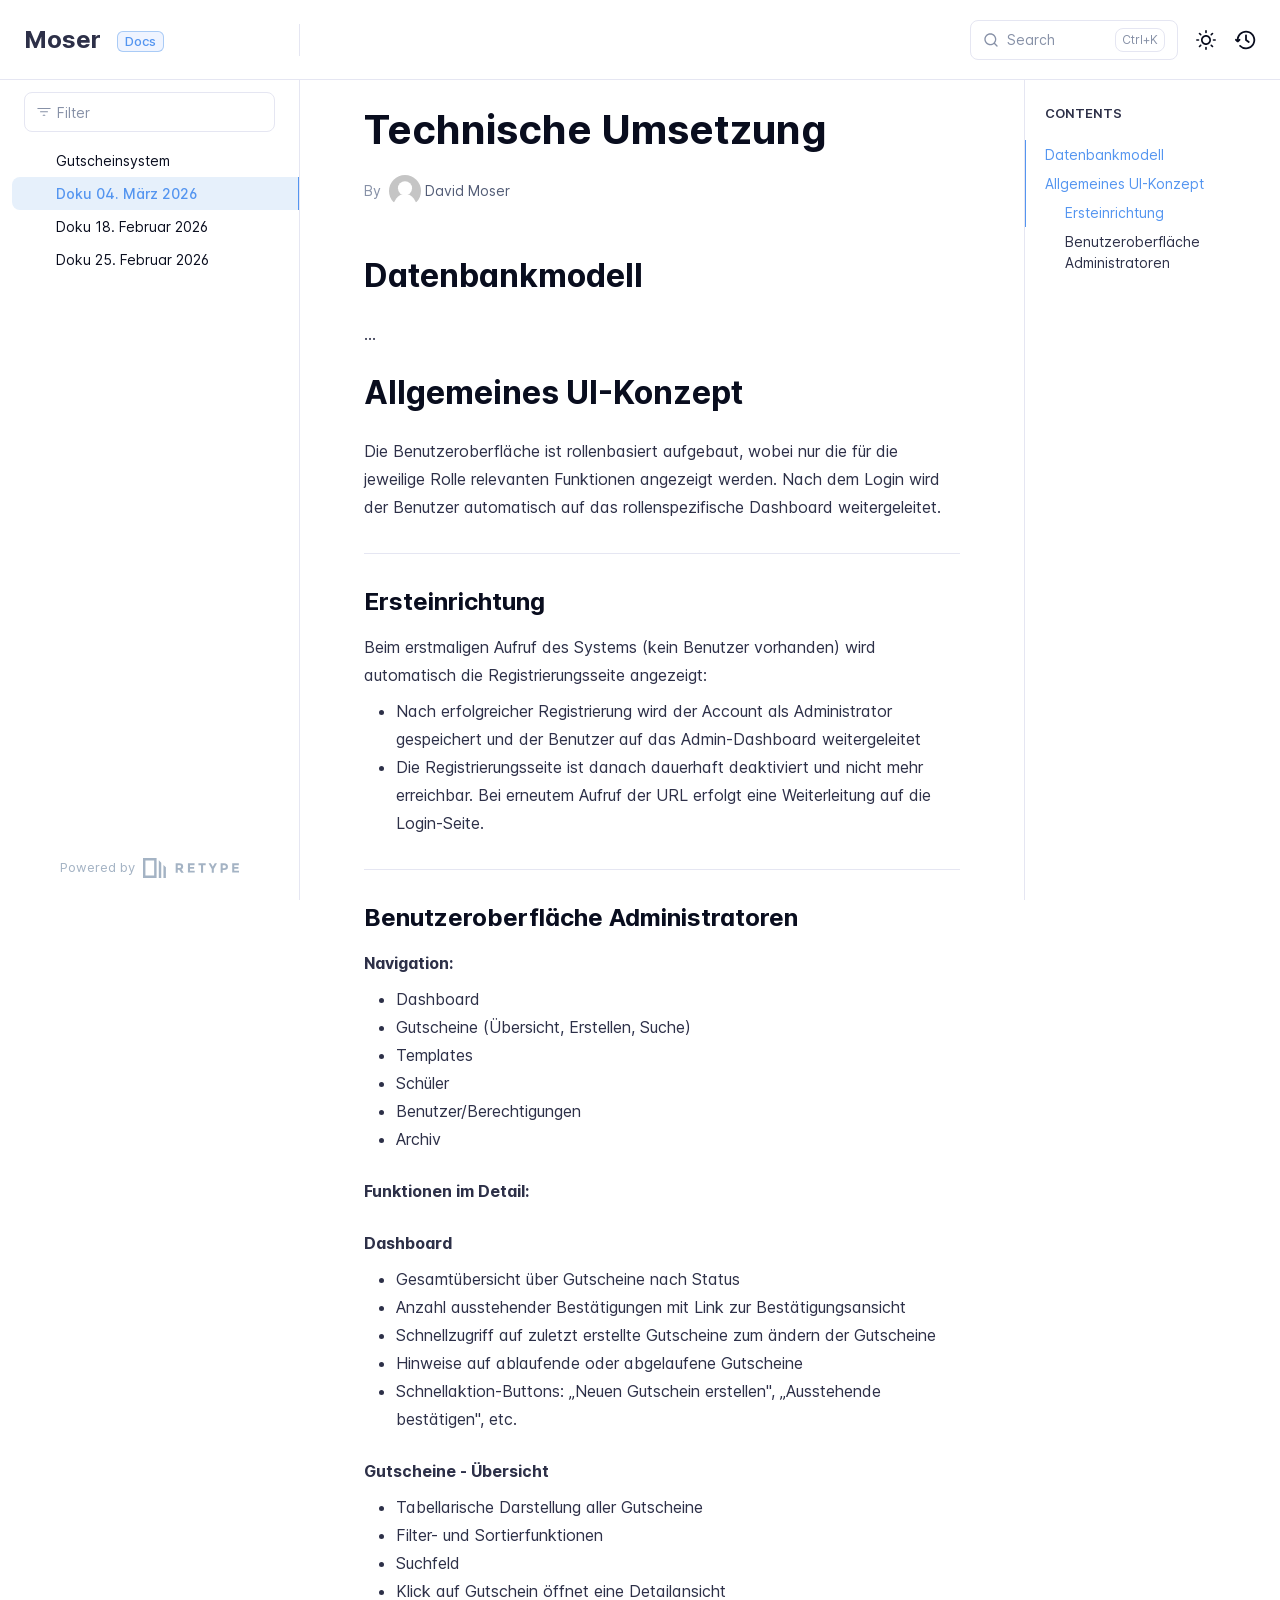
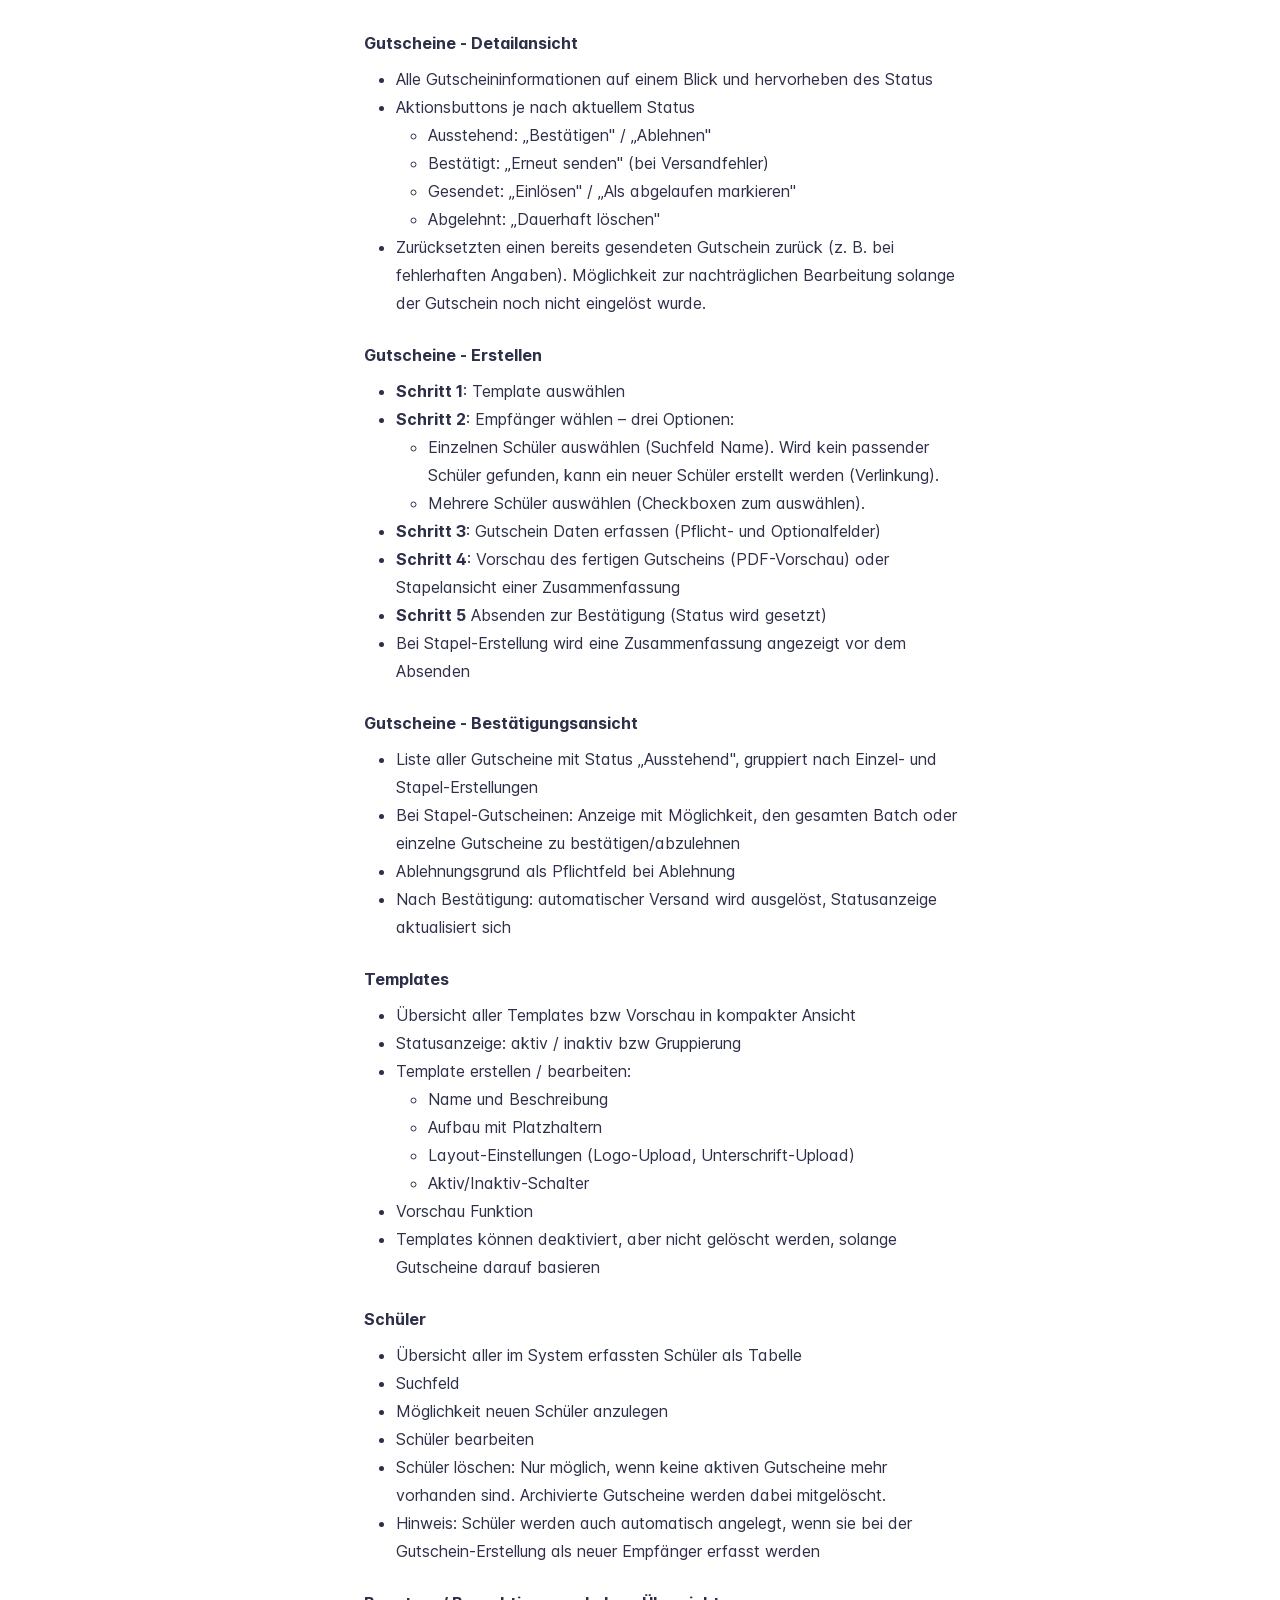
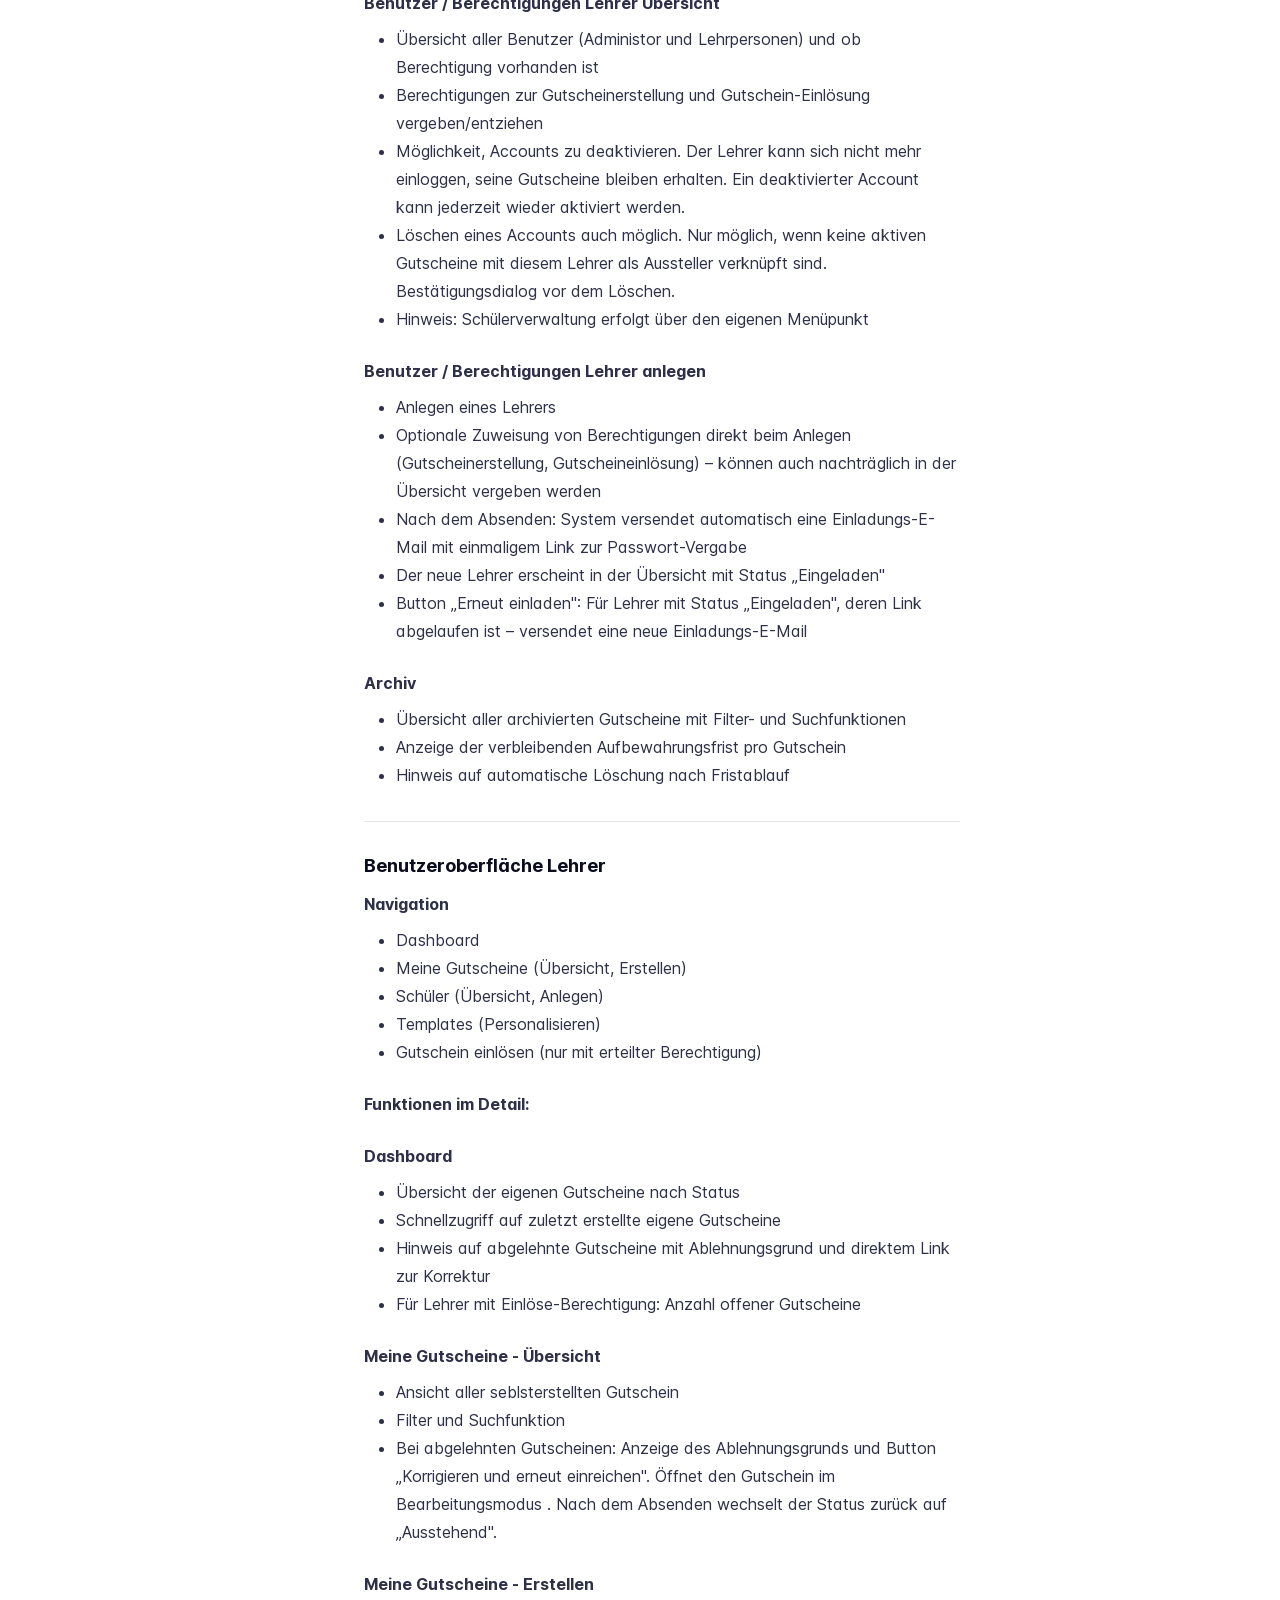
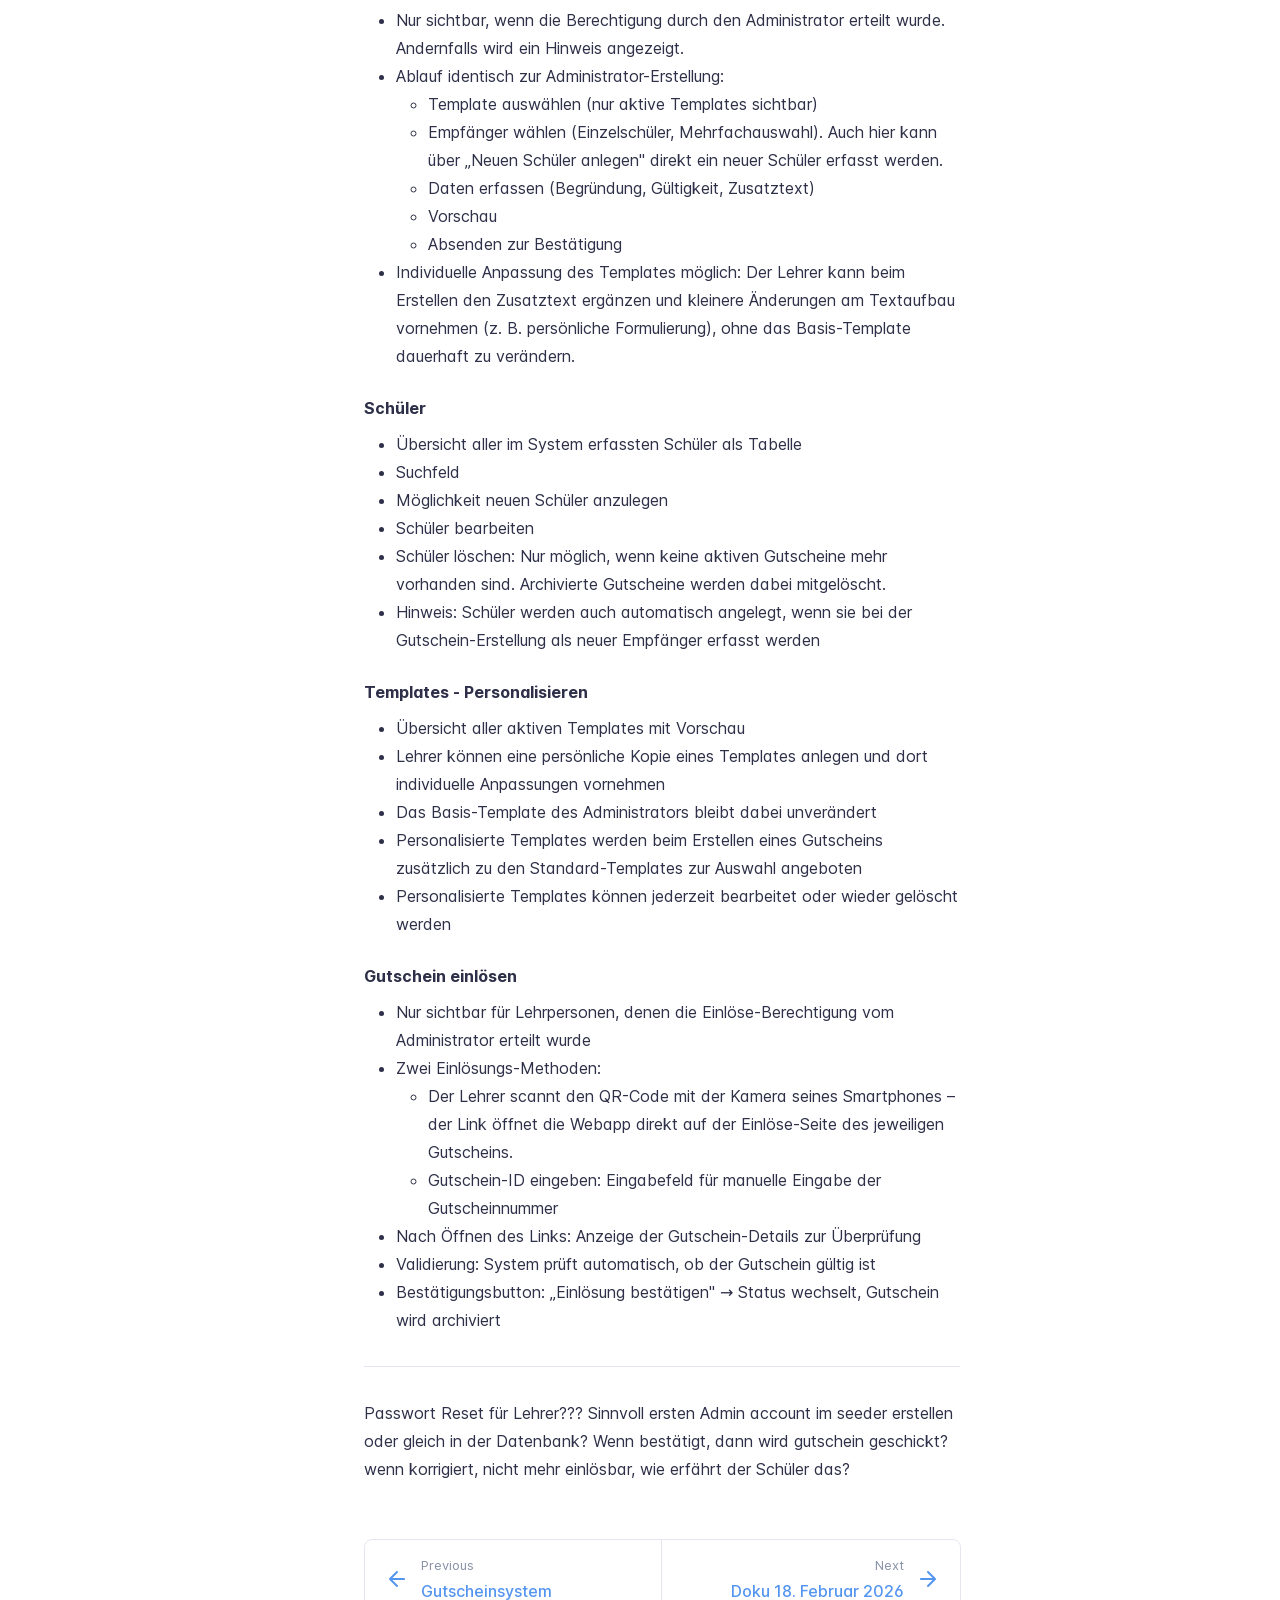
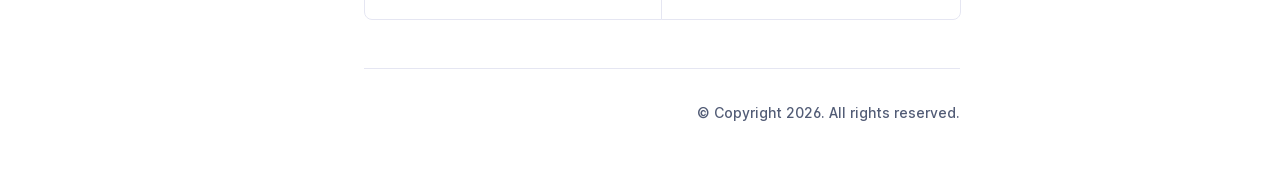
==== 2026-04-03/index.html @ d01f5009 "Refreshes Retype-generated documentation. Process triggered by damoser1." ====
<!DOCTYPE html>
<html lang="en" class="h-full">
<head>
    <meta charset="UTF-8">
    <meta name="viewport" content="width=device-width,initial-scale=1">
    <meta name="color-scheme" content="light dark">
    <meta name="turbo-cache-control" content="no-cache" data-turbo-track="reload" data-track-token="4.1.0.825937751761">

    <!-- See retype.com -->
    <meta name="generator" content="Retype 4.1.0">

    <!-- Primary Meta Tags -->
    <title>Technische Umsetzung</title>
    <meta name="title" content="Technische Umsetzung">
    <meta name="description" content="...">

    <!-- Canonical -->
    <link rel="canonical" href="/2026-04-03/">

    <!-- Open Graph -->
    <meta property="og:type" content="website">
    <meta property="og:url" content="/2026-04-03/">
    <meta property="og:title" content="Technische Umsetzung">
    <meta property="og:description" content="...">
    <meta property="og:site_name" content="Moser">
    <meta property="og:locale" content="en_US">

    <script data-cfasync="false">(function(){var cl=document.documentElement.classList,ls=localStorage.getItem("retype_scheme"),hd=cl.contains("dark"),hl=cl.contains("light"),wm=window.matchMedia&&window.matchMedia("(prefers-color-scheme: dark)").matches;if(ls==="dark"||(!ls&&wm&&!hd&&!hl)){cl.remove("light");cl.add("dark")}else if(ls==="light"||(!ls&&!wm&&!hd&&!hl)){cl.remove("dark");cl.add("light")}})();</script>

    <link href="../resources/css/retype.css?v=4.1.0.825937751761" rel="stylesheet">

    <script data-cfasync="false" src="../resources/js/config.js?v=4.1.0.825937751761" data-turbo-eval="false" defer></script>
    <script data-cfasync="false" src="../resources/js/retype.js?v=4.1.0" data-turbo-eval="false" defer></script>
    <script id="lunr-js" data-cfasync="false" src="../resources/js/lunr.js?v=4.1.0.825937751761" data-turbo-eval="false" defer></script>
</head>
<body>
    <div id="retype-app" class="relative text-base antialiased text-base-text bg-base-bg font-body">
    <div class="absolute bottom-0 left-0" style="top: 5rem; right: 50%"></div>

    <header id="retype-header" class="sticky top-0 z-30 flex w-full h-16 bg-header-bg border-b border-header-border md:h-20">
        <div class="container relative flex items-center justify-between pr-6 grow md:justify-start">
            <!-- Mobile menu button skeleton -->
            <button v-cloak class="skeleton retype-mobile-menu-button flex items-center justify-center shrink-0 overflow-hidden dark:text-white focus:outline-hidden rounded-full w-10 h-10 ml-3.5 md:hidden"><svg xmlns="http://www.w3.org/2000/svg" class="mb-px shrink-0" width="24" height="24" viewBox="0 0 24 24" role="presentation" style="margin-bottom: 0px;"><g fill="currentColor"><path d="M2 4h20v2H2zM2 11h20v2H2zM2 18h20v2H2z"></path></g></svg></button>
            <div v-cloak id="retype-sidebar-left-toggle-button"></div>
    
            <!-- Logo -->
            <div class="flex items-center justify-between h-full py-2 md:w-75">
                <div class="flex items-center px-2 md:px-6">
                    <a id="retype-branding-logo" href="../" class="flex items-center leading-snug text-2xl">
                        <span class="dark:text-white font-bold line-clamp-1 md:line-clamp-2">Moser</span>
                    </a><span id="retype-branding-label" class="inline-flex mt-1 px-2 py-1 ml-4 text-xs font-medium leading-none items-center rounded-md bg-branding-label-bg text-branding-label-text ring-1 ring-branding-label-border ring-inset md:inline-block">Docs</span>
                </div>
    
                <span class="hidden h-8 border-r md:inline-block border-base-border"></span>
            </div>
    
            <div class="flex justify-between md:grow">
                <!-- Top Nav -->
                <nav id="retype-header-nav" class="hidden md:flex">
                    <ul class="flex flex-col mb-4 md:pl-16 md:mb-0 md:flex-row md:items-center">
                        
                    </ul>
                </nav>
    
                <div v-cloak class="flex justify-end grow">
                    <div id="retype-mobile-search-button"></div>
                    <doc-search-desktop></doc-search-desktop>
    
                    <doc-theme-switch class="lg:ml-2"></doc-theme-switch>
                    <doc-history></doc-history>
                </div>
            </div>
        </div>
    </header>


    <div id="retype-container" class="container relative flex bg-white">
        <!-- Sidebar Skeleton -->
        <div v-cloak class="fixed flex flex-col shrink-0 duration-300 ease-in-out bg-sidebar-left-bg border-sidebar-left-border sidebar top-20 w-75 border-r h-screen md:sticky transition-transform skeleton">
        
            <div class="flex items-center h-16 px-6">
                <input id="retype-filter-input-mock" class="w-full h-10 pl-8 px-3 py-2 transition-colors duration-200 ease-linear bg-filter-bg border border-filter-border rounded-lg shadow-none md:text-sm hover:border-filter-border-hover focus:outline-hidden focus:border-filter-border-focus placeholder-filter-placeholder" type="text">
            </div>
        
            <div class="pl-6 mt-1 mb-4">
                <div class="w-32 h-3 mb-4 bg-skeleton-bg rounded-full loading"></div>
                <div class="w-48 h-3 mb-4 bg-skeleton-bg rounded-full loading"></div>
                <div class="w-40 h-3 mb-4 bg-skeleton-bg rounded-full loading"></div>
                <div class="w-32 h-3 mb-4 bg-skeleton-bg rounded-full loading"></div>
                <div class="w-48 h-3 mb-4 bg-skeleton-bg rounded-full loading"></div>
                <div class="w-40 h-3 mb-4 bg-skeleton-bg rounded-full loading"></div>
            </div>
        
            <div class="shrink-0 mt-auto bg-transparent dark:border-base-border">
                <a class="flex items-center justify-center flex-nowrap h-16 text-gray-350 dark:text-dark-400 hover:text-gray-600 dark:hover:text-dark-300 transition-colors duration-150 ease-in docs-powered-by" target="_blank" href="https://retype.com/" rel="noopener">
                    <span class="text-xs whitespace-nowrap">Powered by</span>
                    <svg xmlns="http://www.w3.org/2000/svg" class="ml-2" fill="currentColor" width="96" height="20" overflow="visible"><path d="M0 0v20h13.59V0H0zm11.15 17.54H2.44V2.46h8.71v15.08zM15.8 20h2.44V4.67L15.8 2.22zM20.45 6.89V20h2.44V9.34z"/><g><path d="M40.16 8.44c0 1.49-.59 2.45-1.75 2.88l2.34 3.32h-2.53l-2.04-2.96h-1.43v2.96h-2.06V5.36h3.5c1.43 0 2.46.24 3.07.73s.9 1.27.9 2.35zm-2.48 1.1c.26-.23.38-.59.38-1.09 0-.5-.13-.84-.4-1.03s-.73-.28-1.39-.28h-1.54v2.75h1.5c.72 0 1.2-.12 1.45-.35zM51.56 5.36V7.2h-4.59v1.91h4.13v1.76h-4.13v1.92h4.74v1.83h-6.79V5.36h6.64zM60.09 7.15v7.48h-2.06V7.15h-2.61V5.36h7.28v1.79h-2.61zM70.81 14.64h-2.06v-3.66l-3.19-5.61h2.23l1.99 3.45 1.99-3.45H74l-3.19 5.61v3.66zM83.99 6.19c.65.55.97 1.4.97 2.55s-.33 1.98-1 2.51-1.68.8-3.04.8h-1.23v2.59h-2.06V5.36h3.26c1.42 0 2.45.28 3.1.83zm-1.51 3.65c.25-.28.37-.69.37-1.22s-.16-.92-.48-1.14c-.32-.23-.82-.34-1.5-.34H79.7v3.12h1.38c.68 0 1.15-.14 1.4-.42zM95.85 5.36V7.2h-4.59v1.91h4.13v1.76h-4.13v1.92H96v1.83h-6.79V5.36h6.64z"/></g></svg>
                </a>
            </div>
        </div>
        
        <!-- Sidebar component -->
        <doc-sidebar v-cloak>
            <template #sidebar-footer>
                <div class="shrink-0 mt-auto border-t md:bg-transparent md:border-none dark:border-base-border">
        
                    <a class="flex items-center justify-center flex-nowrap h-16 text-gray-350 dark:text-dark-400 hover:text-gray-600 dark:hover:text-dark-300 transition-colors duration-150 ease-in docs-powered-by" target="_blank" href="https://retype.com/" rel="noopener">
                        <span class="text-xs whitespace-nowrap">Powered by</span>
                        <svg xmlns="http://www.w3.org/2000/svg" class="ml-2" fill="currentColor" width="96" height="20" overflow="visible"><path d="M0 0v20h13.59V0H0zm11.15 17.54H2.44V2.46h8.71v15.08zM15.8 20h2.44V4.67L15.8 2.22zM20.45 6.89V20h2.44V9.34z"/><g><path d="M40.16 8.44c0 1.49-.59 2.45-1.75 2.88l2.34 3.32h-2.53l-2.04-2.96h-1.43v2.96h-2.06V5.36h3.5c1.43 0 2.46.24 3.07.73s.9 1.27.9 2.35zm-2.48 1.1c.26-.23.38-.59.38-1.09 0-.5-.13-.84-.4-1.03s-.73-.28-1.39-.28h-1.54v2.75h1.5c.72 0 1.2-.12 1.45-.35zM51.56 5.36V7.2h-4.59v1.91h4.13v1.76h-4.13v1.92h4.74v1.83h-6.79V5.36h6.64zM60.09 7.15v7.48h-2.06V7.15h-2.61V5.36h7.28v1.79h-2.61zM70.81 14.64h-2.06v-3.66l-3.19-5.61h2.23l1.99 3.45 1.99-3.45H74l-3.19 5.61v3.66zM83.99 6.19c.65.55.97 1.4.97 2.55s-.33 1.98-1 2.51-1.68.8-3.04.8h-1.23v2.59h-2.06V5.36h3.26c1.42 0 2.45.28 3.1.83zm-1.51 3.65c.25-.28.37-.69.37-1.22s-.16-.92-.48-1.14c-.32-.23-.82-.34-1.5-.34H79.7v3.12h1.38c.68 0 1.15-.14 1.4-.42zM95.85 5.36V7.2h-4.59v1.91h4.13v1.76h-4.13v1.92H96v1.83h-6.79V5.36h6.64z"/></g></svg>
                    </a>
                </div>
            </template>
        </doc-sidebar>

        <div class="grow min-w-0 bg-body-bg">
            <!-- Render "toolbar" template here on api pages --><!-- Render page content -->
<div class="flex">
    <div id="retype-main" class="min-w-0 p-4 grow md:px-16">
        <main class="relative pb-12 lg:pt-2">
            <div class="retype-markdown" id="retype-content">
                <!-- Rendered if sidebar right is enabled -->
                <div id="retype-sidebar-right-toggle"></div>
                <!-- Page content  -->
<doc-anchor-target id="technische-umsetzung" class="break-words">
    <h1>
        <doc-anchor-trigger class="header-anchor-trigger" to="#technische-umsetzung">#</doc-anchor-trigger>
        <span>Technische Umsetzung</span>
    </h1>
</doc-anchor-target>
<div class="-mt-3 mb-12 flex flex-wrap text-sm text-gray-400 dark:text-dark-350 items-center">
    <div class="flex items-center">
        <div>By</div>
        <div class="ml-2 flex items-center">
          <div class="shrink-0 w-8 h-8 overflow-hidden rounded-full">
            <svg width="2rem" height="2rem" xmlns="http://www.w3.org/2000/svg" fill="white"><g><rect width="2rem" height="1.7rem" fill="#c5c5c5"/><circle r="0.44rem" cy="0.83rem" cx="1rem"/><ellipse ry="0.96rem" rx="0.77rem" cy="2.15rem" cx="1rem"/></g></svg>
          </div>
          <div class="ml-1 whitespace-nowrap text-gray-500 dark:text-dark-350">David Moser</div>
        </div>
    </div>
</div>

<doc-anchor-target id="datenbankmodell">
    <h2>
        <doc-anchor-trigger class="header-anchor-trigger" to="#datenbankmodell">#</doc-anchor-trigger>
        <span>Datenbankmodell</span>
    </h2>
</doc-anchor-target>
<p>...</p>
<doc-anchor-target id="allgemeines-ui-konzept">
    <h2>
        <doc-anchor-trigger class="header-anchor-trigger" to="#allgemeines-ui-konzept">#</doc-anchor-trigger>
        <span>Allgemeines UI-Konzept</span>
    </h2>
</doc-anchor-target>
<p>Die Benutzeroberfläche ist rollenbasiert aufgebaut, wobei nur die für die jeweilige Rolle relevanten Funktionen angezeigt werden.
Nach dem Login wird der Benutzer automatisch auf das rollenspezifische Dashboard weitergeleitet.</p>
<hr>
<doc-anchor-target id="ersteinrichtung">
    <h3>
        <doc-anchor-trigger class="header-anchor-trigger" to="#ersteinrichtung">#</doc-anchor-trigger>
        <span>Ersteinrichtung</span>
    </h3>
</doc-anchor-target>
<p>Beim erstmaligen Aufruf des Systems (kein Benutzer vorhanden) wird automatisch die Registrierungsseite angezeigt:</p>
<ul>
<li>Nach erfolgreicher Registrierung wird der Account als Administrator gespeichert und der Benutzer auf das Admin-Dashboard weitergeleitet</li>
<li>Die Registrierungsseite ist danach dauerhaft deaktiviert und nicht mehr erreichbar. Bei erneutem Aufruf der URL erfolgt eine Weiterleitung auf die Login-Seite.</li>
</ul>
<hr>
<doc-anchor-target id="benutzeroberfläche-administratoren">
    <h3>
        <doc-anchor-trigger class="header-anchor-trigger" to="#benutzeroberfläche-administratoren">#</doc-anchor-trigger>
        <span>Benutzeroberfläche Administratoren</span>
    </h3>
</doc-anchor-target>
<p><strong>Navigation:</strong></p>
<ul>
<li>Dashboard</li>
<li>Gutscheine (Übersicht, Erstellen, Suche)</li>
<li>Templates</li>
<li>Schüler</li>
<li>Benutzer/Berechtigungen</li>
<li>Archiv</li>
</ul>
<p><strong>Funktionen im Detail:</strong></p>
<p><strong>Dashboard</strong></p>
<ul>
<li>Gesamtübersicht über Gutscheine nach Status</li>
<li>Anzahl ausstehender Bestätigungen mit Link zur Bestätigungsansicht</li>
<li>Schnellzugriff auf zuletzt erstellte Gutscheine zum ändern der Gutscheine</li>
<li>Hinweise auf ablaufende oder abgelaufene Gutscheine</li>
<li>Schnellaktion-Buttons: „Neuen Gutschein erstellen&quot;, „Ausstehende bestätigen&quot;, etc.</li>
</ul>
<p><strong>Gutscheine - Übersicht</strong></p>
<ul>
<li>Tabellarische Darstellung aller Gutscheine</li>
<li>Filter- und Sortierfunktionen</li>
<li>Suchfeld</li>
<li>Klick auf Gutschein öffnet eine Detailansicht</li>
</ul>
<p><strong>Gutscheine - Detailansicht</strong></p>
<ul>
<li>Alle Gutscheininformationen auf einem Blick und hervorheben des Status</li>
<li>Aktionsbuttons je nach aktuellem Status
<ul>
<li>Ausstehend: „Bestätigen&quot; / „Ablehnen&quot;</li>
<li>Bestätigt: „Erneut senden&quot; (bei Versandfehler)</li>
<li>Gesendet: „Einlösen&quot; / „Als abgelaufen markieren&quot;</li>
<li>Abgelehnt: „Dauerhaft löschen&quot;</li>
</ul>
</li>
<li>Zurücksetzten einen bereits gesendeten Gutschein zurück (z. B. bei fehlerhaften Angaben). Möglichkeit zur nachträglichen Bearbeitung solange der Gutschein noch nicht  eingelöst wurde.</li>
</ul>
<p><strong>Gutscheine - Erstellen</strong></p>
<ul>
<li><strong>Schritt 1</strong>: Template auswählen</li>
<li><strong>Schritt 2</strong>: Empfänger wählen – drei Optionen:
<ul>
<li>Einzelnen Schüler auswählen (Suchfeld Name). Wird kein passender Schüler gefunden, kann ein neuer Schüler erstellt werden (Verlinkung).</li>
<li>Mehrere Schüler auswählen (Checkboxen zum auswählen).</li>
</ul>
</li>
<li><strong>Schritt 3</strong>: Gutschein Daten erfassen (Pflicht- und Optionalfelder)</li>
<li><strong>Schritt 4</strong>: Vorschau des fertigen Gutscheins (PDF-Vorschau) oder Stapelansicht einer Zusammenfassung</li>
<li><strong>Schritt 5</strong> Absenden zur Bestätigung (Status wird gesetzt)</li>
<li>Bei Stapel-Erstellung wird eine Zusammenfassung angezeigt vor dem Absenden</li>
</ul>
<p><strong>Gutscheine - Bestätigungsansicht</strong></p>
<ul>
<li>Liste aller Gutscheine mit Status „Ausstehend&quot;, gruppiert nach Einzel- und Stapel-Erstellungen</li>
<li>Bei Stapel-Gutscheinen: Anzeige mit Möglichkeit, den gesamten Batch oder einzelne Gutscheine zu bestätigen/abzulehnen</li>
<li>Ablehnungsgrund als Pflichtfeld bei Ablehnung</li>
<li>Nach Bestätigung: automatischer Versand wird ausgelöst, Statusanzeige aktualisiert sich</li>
</ul>
<p><strong>Templates</strong></p>
<ul>
<li>Übersicht aller Templates bzw Vorschau in kompakter Ansicht</li>
<li>Statusanzeige: aktiv / inaktiv bzw Gruppierung</li>
<li>Template erstellen / bearbeiten:
<ul>
<li>Name und Beschreibung</li>
<li>Aufbau mit Platzhaltern</li>
<li>Layout-Einstellungen (Logo-Upload, Unterschrift-Upload)</li>
<li>Aktiv/Inaktiv-Schalter</li>
</ul>
</li>
<li>Vorschau Funktion</li>
<li>Templates können deaktiviert, aber nicht gelöscht werden, solange Gutscheine darauf basieren</li>
</ul>
<p><strong>Schüler</strong></p>
<ul>
<li>Übersicht aller im System erfassten Schüler als Tabelle</li>
<li>Suchfeld</li>
<li>Möglichkeit neuen Schüler anzulegen</li>
<li>Schüler bearbeiten</li>
<li>Schüler löschen: Nur möglich, wenn keine aktiven Gutscheine mehr vorhanden sind. Archivierte Gutscheine werden dabei mitgelöscht.</li>
<li>Hinweis: Schüler werden auch automatisch angelegt, wenn sie bei der Gutschein-Erstellung als neuer Empfänger erfasst werden</li>
</ul>
<p><strong>Benutzer / Berechtigungen Lehrer Übersicht</strong></p>
<ul>
<li>Übersicht aller Benutzer (Administor und Lehrpersonen) und ob Berechtigung vorhanden ist</li>
<li>Berechtigungen zur Gutscheinerstellung und Gutschein-Einlösung vergeben/entziehen</li>
<li>Möglichkeit, Accounts zu deaktivieren. Der Lehrer kann sich nicht mehr einloggen, seine Gutscheine bleiben erhalten. Ein deaktivierter Account kann jederzeit wieder aktiviert werden.</li>
<li>Löschen eines Accounts auch möglich. Nur möglich, wenn keine aktiven Gutscheine mit diesem Lehrer als Aussteller verknüpft sind. Bestätigungsdialog vor dem Löschen.</li>
<li>Hinweis: Schülerverwaltung erfolgt über den eigenen Menüpunkt</li>
</ul>
<p><strong>Benutzer / Berechtigungen Lehrer anlegen</strong></p>
<ul>
<li>Anlegen eines Lehrers</li>
<li>Optionale Zuweisung von Berechtigungen direkt beim Anlegen (Gutscheinerstellung, Gutscheineinlösung) – können auch nachträglich in der Übersicht vergeben werden</li>
<li>Nach dem Absenden: System versendet automatisch eine Einladungs-E-Mail mit einmaligem Link zur Passwort-Vergabe</li>
<li>Der neue Lehrer erscheint in der Übersicht mit Status „Eingeladen&quot;</li>
<li>Button „Erneut einladen&quot;: Für Lehrer mit Status „Eingeladen&quot;, deren Link abgelaufen ist – versendet eine neue Einladungs-E-Mail</li>
</ul>
<p><strong>Archiv</strong></p>
<ul>
<li>Übersicht aller archivierten Gutscheine mit Filter- und Suchfunktionen</li>
<li>Anzeige der verbleibenden Aufbewahrungsfrist pro Gutschein</li>
<li>Hinweis auf automatische Löschung nach Fristablauf</li>
</ul>
<hr>
<doc-anchor-target id="benutzeroberfläche-lehrer">
    <h4>
        <doc-anchor-trigger class="header-anchor-trigger" to="#benutzeroberfläche-lehrer">#</doc-anchor-trigger>
        <span>Benutzeroberfläche Lehrer</span>
    </h4>
</doc-anchor-target>
<p><strong>Navigation</strong></p>
<ul>
<li>Dashboard</li>
<li>Meine Gutscheine (Übersicht, Erstellen)</li>
<li>Schüler (Übersicht, Anlegen)</li>
<li>Templates (Personalisieren)</li>
<li>Gutschein einlösen (nur mit erteilter Berechtigung)</li>
</ul>
<p><strong>Funktionen im Detail:</strong></p>
<p><strong>Dashboard</strong></p>
<ul>
<li>Übersicht der eigenen Gutscheine nach Status</li>
<li>Schnellzugriff auf zuletzt erstellte eigene Gutscheine</li>
<li>Hinweis auf abgelehnte Gutscheine mit Ablehnungsgrund und direktem Link zur Korrektur</li>
<li>Für Lehrer mit Einlöse-Berechtigung: Anzahl offener Gutscheine</li>
</ul>
<p><strong>Meine Gutscheine - Übersicht</strong></p>
<ul>
<li>Ansicht aller seblsterstellten Gutschein</li>
<li>Filter und Suchfunktion</li>
<li>Bei abgelehnten Gutscheinen: Anzeige des Ablehnungsgrunds und Button „Korrigieren und erneut einreichen&quot;. Öffnet den Gutschein im Bearbeitungsmodus . Nach dem Absenden wechselt der Status zurück auf „Ausstehend&quot;.</li>
</ul>
<p><strong>Meine Gutscheine - Erstellen</strong></p>
<ul>
<li>Nur sichtbar, wenn die Berechtigung durch den Administrator erteilt wurde. Andernfalls wird ein Hinweis angezeigt.</li>
<li>Ablauf identisch zur Administrator-Erstellung:
<ul>
<li>Template auswählen (nur aktive Templates sichtbar)</li>
<li>Empfänger wählen (Einzelschüler, Mehrfachauswahl). Auch hier kann über „Neuen Schüler anlegen&quot; direkt ein neuer Schüler erfasst werden.</li>
<li>Daten erfassen (Begründung, Gültigkeit, Zusatztext)</li>
<li>Vorschau</li>
<li>Absenden zur Bestätigung</li>
</ul>
</li>
<li>Individuelle Anpassung des Templates möglich: Der Lehrer kann beim Erstellen den Zusatztext ergänzen und kleinere Änderungen am Textaufbau vornehmen (z. B. persönliche Formulierung), ohne das Basis-Template dauerhaft zu verändern.</li>
</ul>
<p><strong>Schüler</strong></p>
<ul>
<li>Übersicht aller im System erfassten Schüler als Tabelle</li>
<li>Suchfeld</li>
<li>Möglichkeit neuen Schüler anzulegen</li>
<li>Schüler bearbeiten</li>
<li>Schüler löschen: Nur möglich, wenn keine aktiven Gutscheine mehr vorhanden sind. Archivierte Gutscheine werden dabei mitgelöscht.</li>
<li>Hinweis: Schüler werden auch automatisch angelegt, wenn sie bei der Gutschein-Erstellung als neuer Empfänger erfasst werden</li>
</ul>
<p><strong>Templates - Personalisieren</strong></p>
<ul>
<li>Übersicht aller aktiven Templates mit Vorschau</li>
<li>Lehrer können eine persönliche Kopie eines Templates anlegen und dort individuelle Anpassungen vornehmen</li>
<li>Das Basis-Template des Administrators bleibt dabei unverändert</li>
<li>Personalisierte Templates werden beim Erstellen eines Gutscheins zusätzlich zu den Standard-Templates zur Auswahl angeboten</li>
<li>Personalisierte Templates können jederzeit bearbeitet oder wieder gelöscht werden</li>
</ul>
<p><strong>Gutschein einlösen</strong></p>
<ul>
<li>Nur sichtbar für Lehrpersonen, denen die Einlöse-Berechtigung vom Administrator erteilt wurde</li>
<li>Zwei Einlösungs-Methoden:
<ul>
<li>Der Lehrer scannt den QR-Code mit der Kamera seines Smartphones – der Link öffnet die Webapp direkt auf der Einlöse-Seite des jeweiligen Gutscheins.</li>
<li>Gutschein-ID eingeben: Eingabefeld für manuelle Eingabe der Gutscheinnummer</li>
</ul>
</li>
<li>Nach Öffnen des Links: Anzeige der Gutschein-Details zur Überprüfung</li>
<li>Validierung: System prüft automatisch, ob der Gutschein gültig ist</li>
<li>Bestätigungsbutton: „Einlösung bestätigen&quot; → Status wechselt, Gutschein wird archiviert</li>
</ul>
<hr>
<p>Passwort Reset für Lehrer???
Sinnvoll ersten Admin account im seeder erstellen oder gleich in der Datenbank?
Wenn bestätigt, dann wird gutschein geschickt? wenn korrigiert, nicht mehr einlösbar, wie erfährt der Schüler das?</p>

                
                <!-- Required only on API pages -->
                <doc-toolbar-member-filter-no-results></doc-toolbar-member-filter-no-results>
            </div>
            <footer id="retype-content-footer" class="clear-both">
            
                <nav id="retype-nextprev" class="print:hidden flex mt-14">
                    <div class="w-1/2">
                        <a class="px-5 py-4 h-full flex items-center break-normal font-medium text-body-link border border-base-border hover:border-base-border-hover rounded-l-lg transition-colors duration-150 relative hover:z-5" href="../">
                            <svg xmlns="http://www.w3.org/2000/svg" class="mr-3" width="24" height="24" viewBox="0 0 24 24" fill="currentColor" overflow="visible"><path d="M19 11H7.41l5.29-5.29a.996.996 0 10-1.41-1.41l-7 7a1 1 0 000 1.42l7 7a1.024 1.024 0 001.42-.01.996.996 0 000-1.41L7.41 13H19c.55 0 1-.45 1-1s-.45-1-1-1z" /><path fill="none" d="M0 0h24v24H0z" /></svg>
                            <span>
                                <span class="block text-xs font-normal text-base-text-muted">Previous</span>
                                <span class="block mt-1">Gutscheinsystem</span>
                            </span>
                        </a>
                    </div>
            
                    <div class="w-1/2">
                        <a class="px-5 py-4 -mx-px h-full flex items-center justify-end break-normal font-medium text-body-link border border-base-border hover:border-base-border-hover rounded-r-lg transition-colors duration-150 relative hover:z-5" href="../2026-18-02/">
                            <span>
                                <span class="block text-xs font-normal text-right text-base-text-muted">Next</span>
                                <span class="block mt-1">Doku 18. Februar 2026</span>
                            </span>
                            <svg xmlns="http://www.w3.org/2000/svg" class="ml-3" width="24" height="24" viewBox="0 0 24 24" fill="currentColor" overflow="visible"><path d="M19.92 12.38a1 1 0 00-.22-1.09l-7-7a.996.996 0 10-1.41 1.41l5.3 5.3H5c-.55 0-1 .45-1 1s.45 1 1 1h11.59l-5.29 5.29a.996.996 0 000 1.41c.19.2.44.3.7.3s.51-.1.71-.29l7-7c.09-.09.16-.21.21-.33z" /><path fill="none" d="M0 0h24v24H0z" /></svg>
                        </a>
                    </div>
                </nav>
            </footer>
        </main>

        <div id="retype-page-footer" class="print:border-none border-t border-base-border pt-6 mb-8">
            <footer class="flex flex-wrap items-center justify-between print:justify-center">
                <div id="retype-footer-links" class="print:hidden">
                    <ul class="flex flex-wrap items-center text-sm">
                    </ul>
                </div>
                <div id="retype-copyright" class="print:justify-center py-2 text-footer-text font-footer-link text-sm leading-relaxed"><p>© Copyright 2026. All rights reserved.</p></div>
            </footer>
        </div>
    </div>

    <!-- Rendered if sidebar right is enabled -->
    <!-- Sidebar right skeleton-->
    <div v-cloak class="fixed top-0 bottom-0 right-0 translate-x-full bg-sidebar-right-bg border-sidebar-right-border lg:sticky lg:border-l lg:shrink-0 lg:pt-6 lg:translate-x-0 sm:w-1/2 lg:w-64 lg:z-0 md:w-104 sidebar-right skeleton">
        <div class="pl-5">
            <div class="w-32 h-3 mb-4 bg-skeleton-bg rounded-full loading"></div>
            <div class="w-48 h-3 mb-4 bg-skeleton-bg rounded-full loading"></div>
            <div class="w-40 h-3 mb-4 bg-skeleton-bg rounded-full loading"></div>
        </div>
    </div>

    <!-- User should be able to hide sidebar right -->
    <doc-sidebar-right v-cloak></doc-sidebar-right>
</div>

        </div>
    </div>

    <doc-search-mobile></doc-search-mobile>
    <doc-back-to-top></doc-back-to-top>
</div>


    <div id="retype-overlay-target"></div>

    <script data-cfasync="false">window.__DOCS__ = { "title": "Doku 04. März 2026", level: 1, icon: "file", hasPrism: false, hasMermaid: false, hasMath: false, tocDepth: 23 }</script>
</body>
</html>
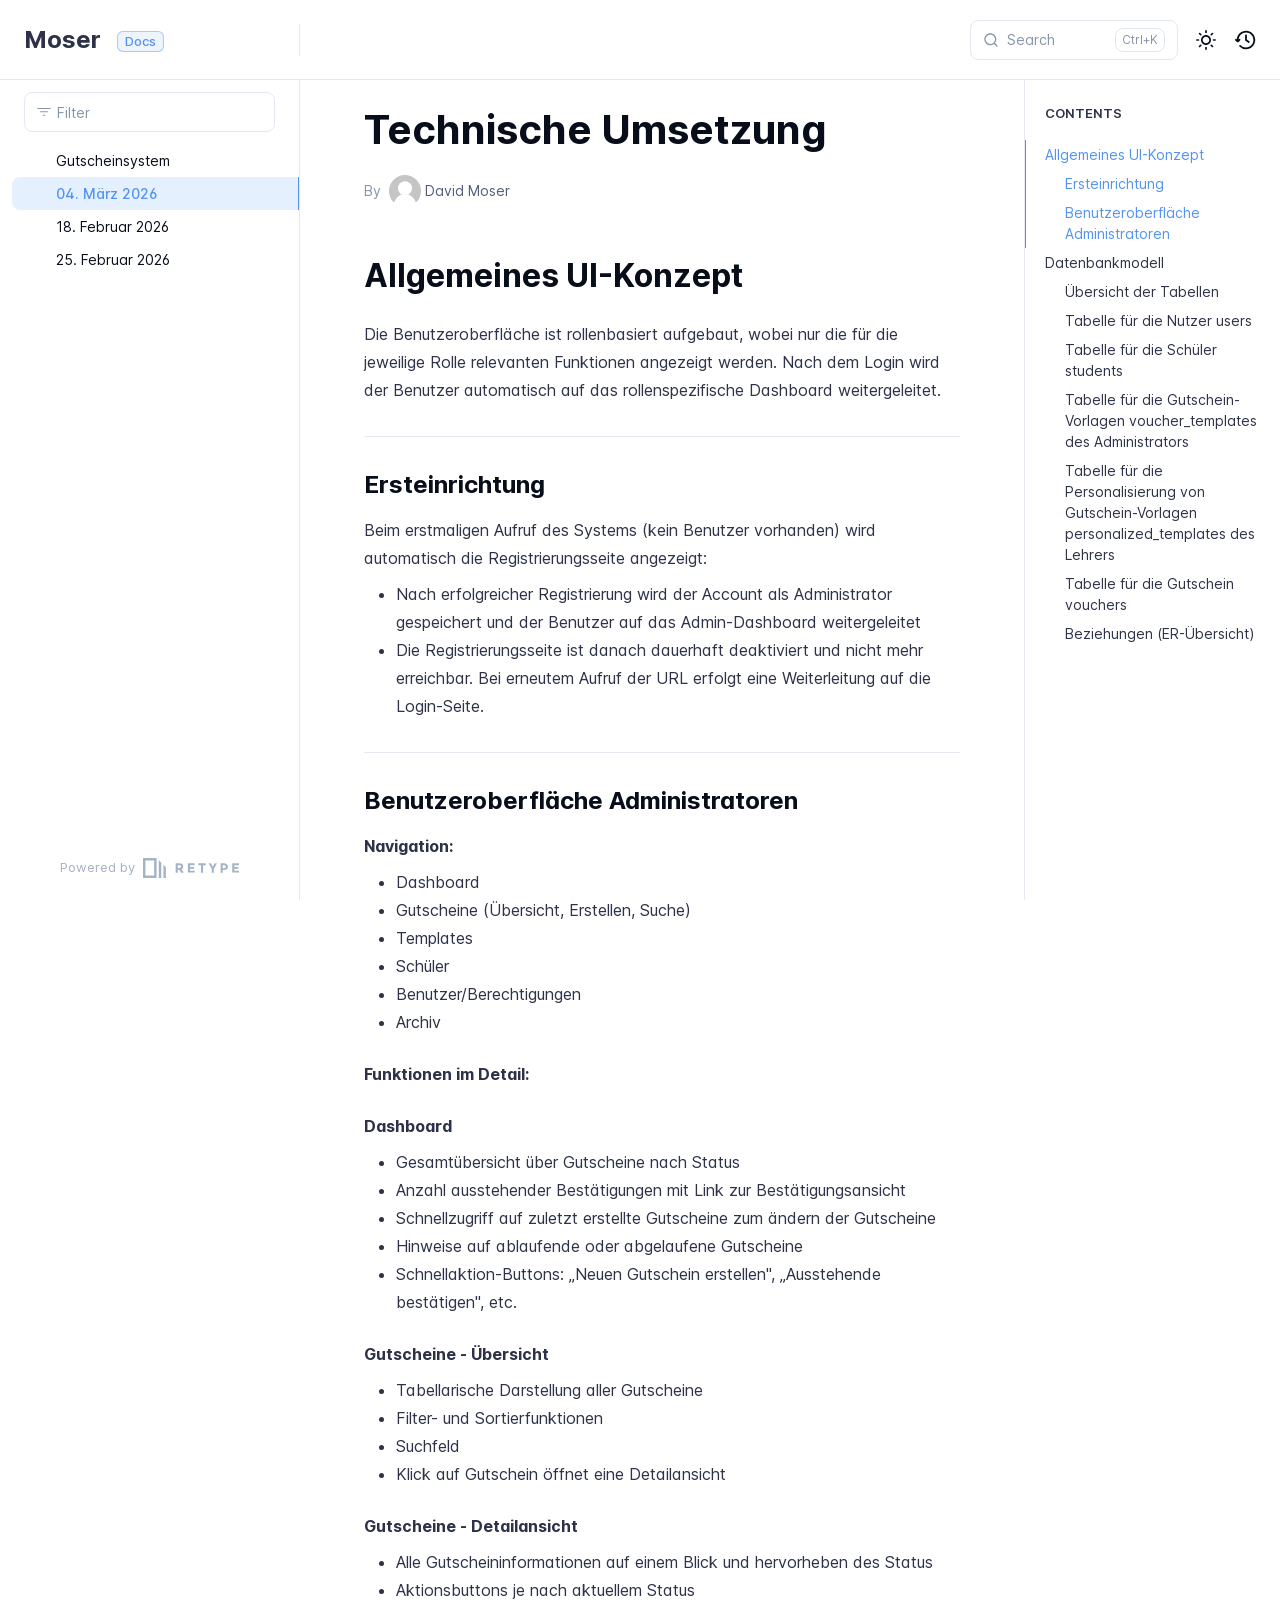
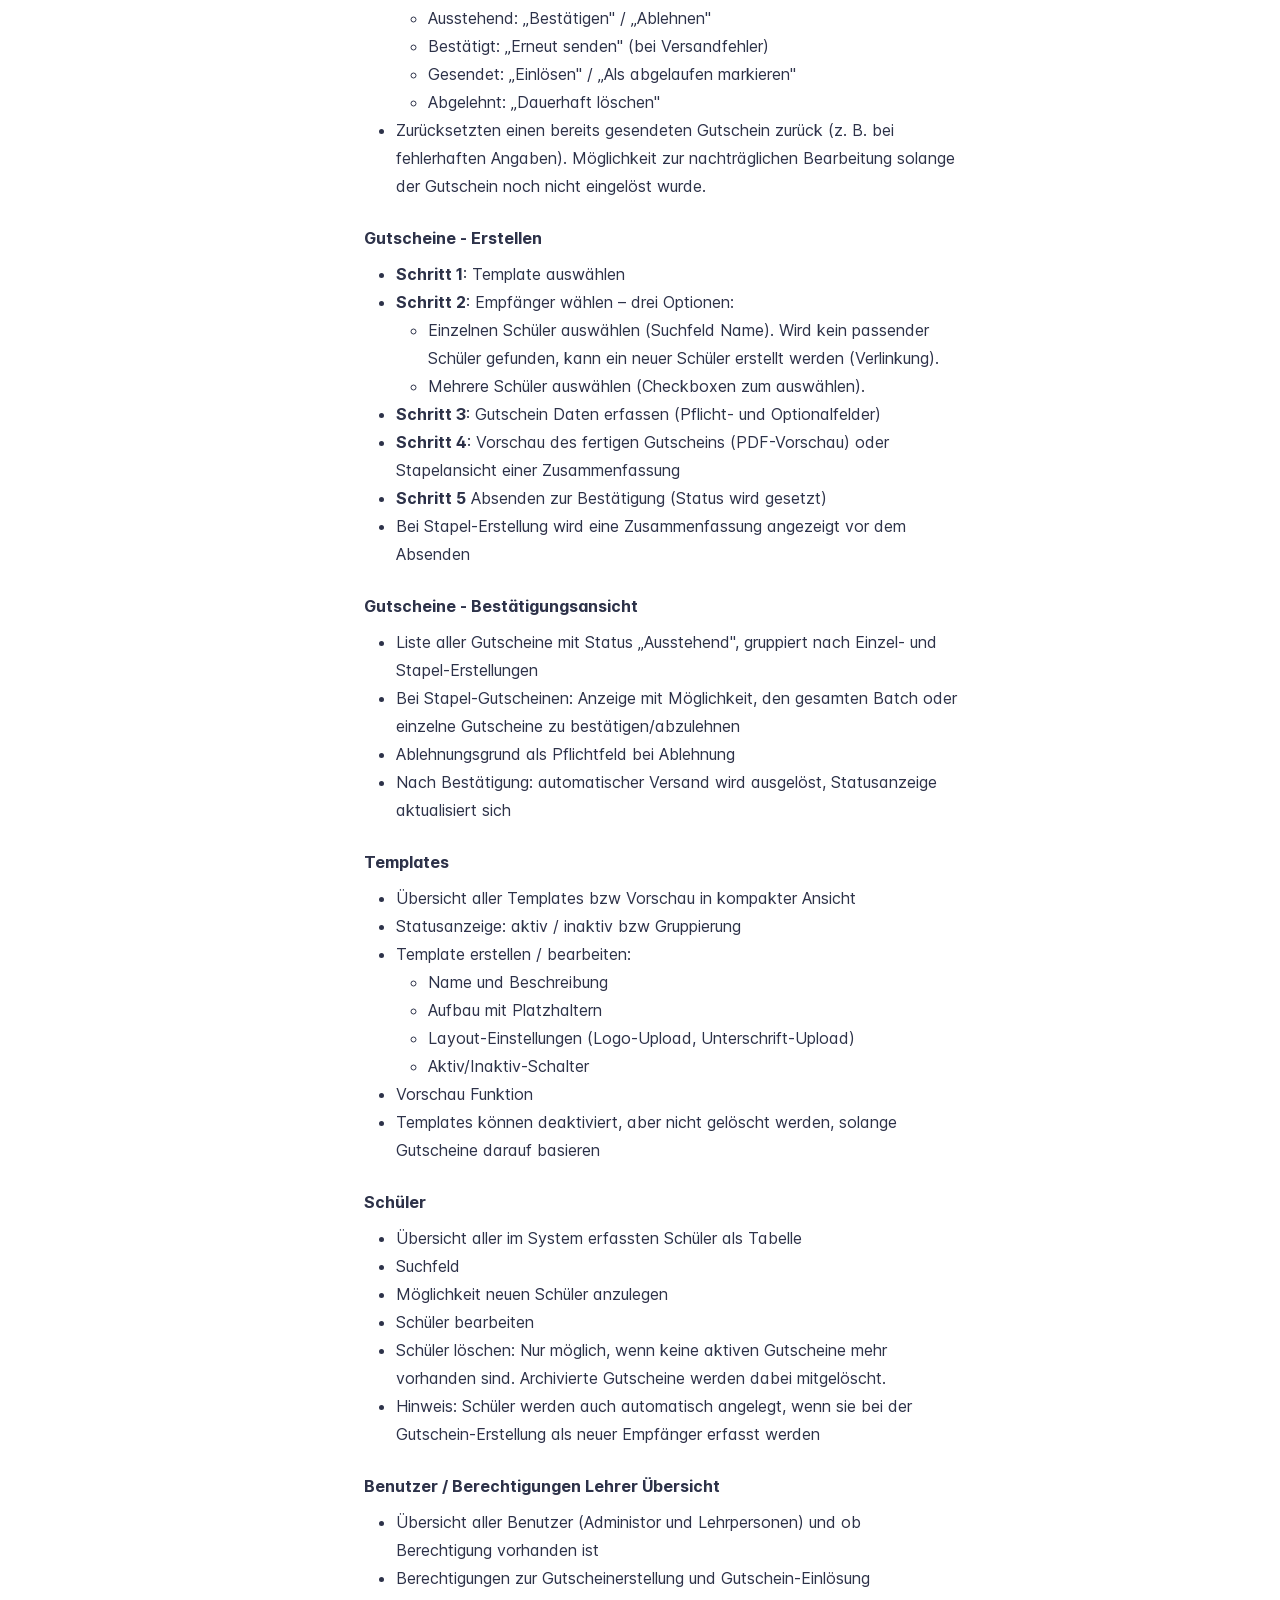
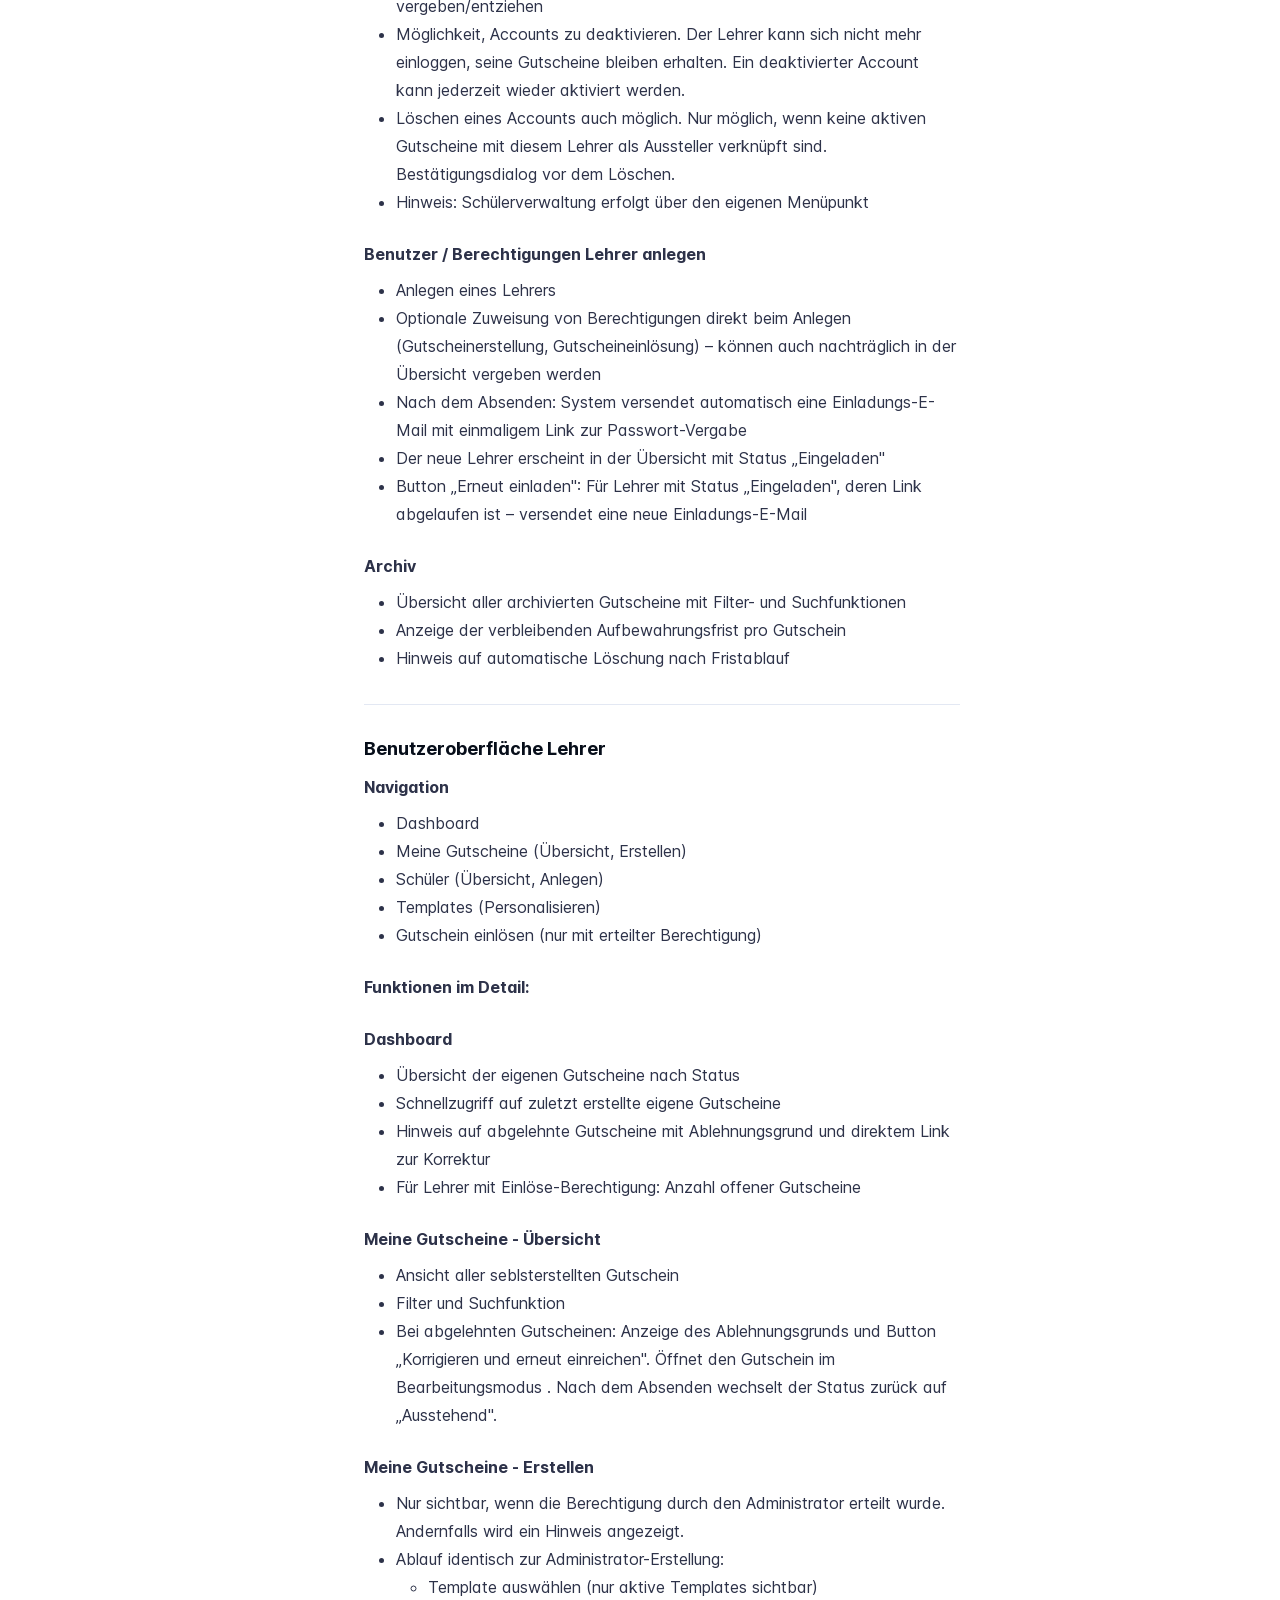
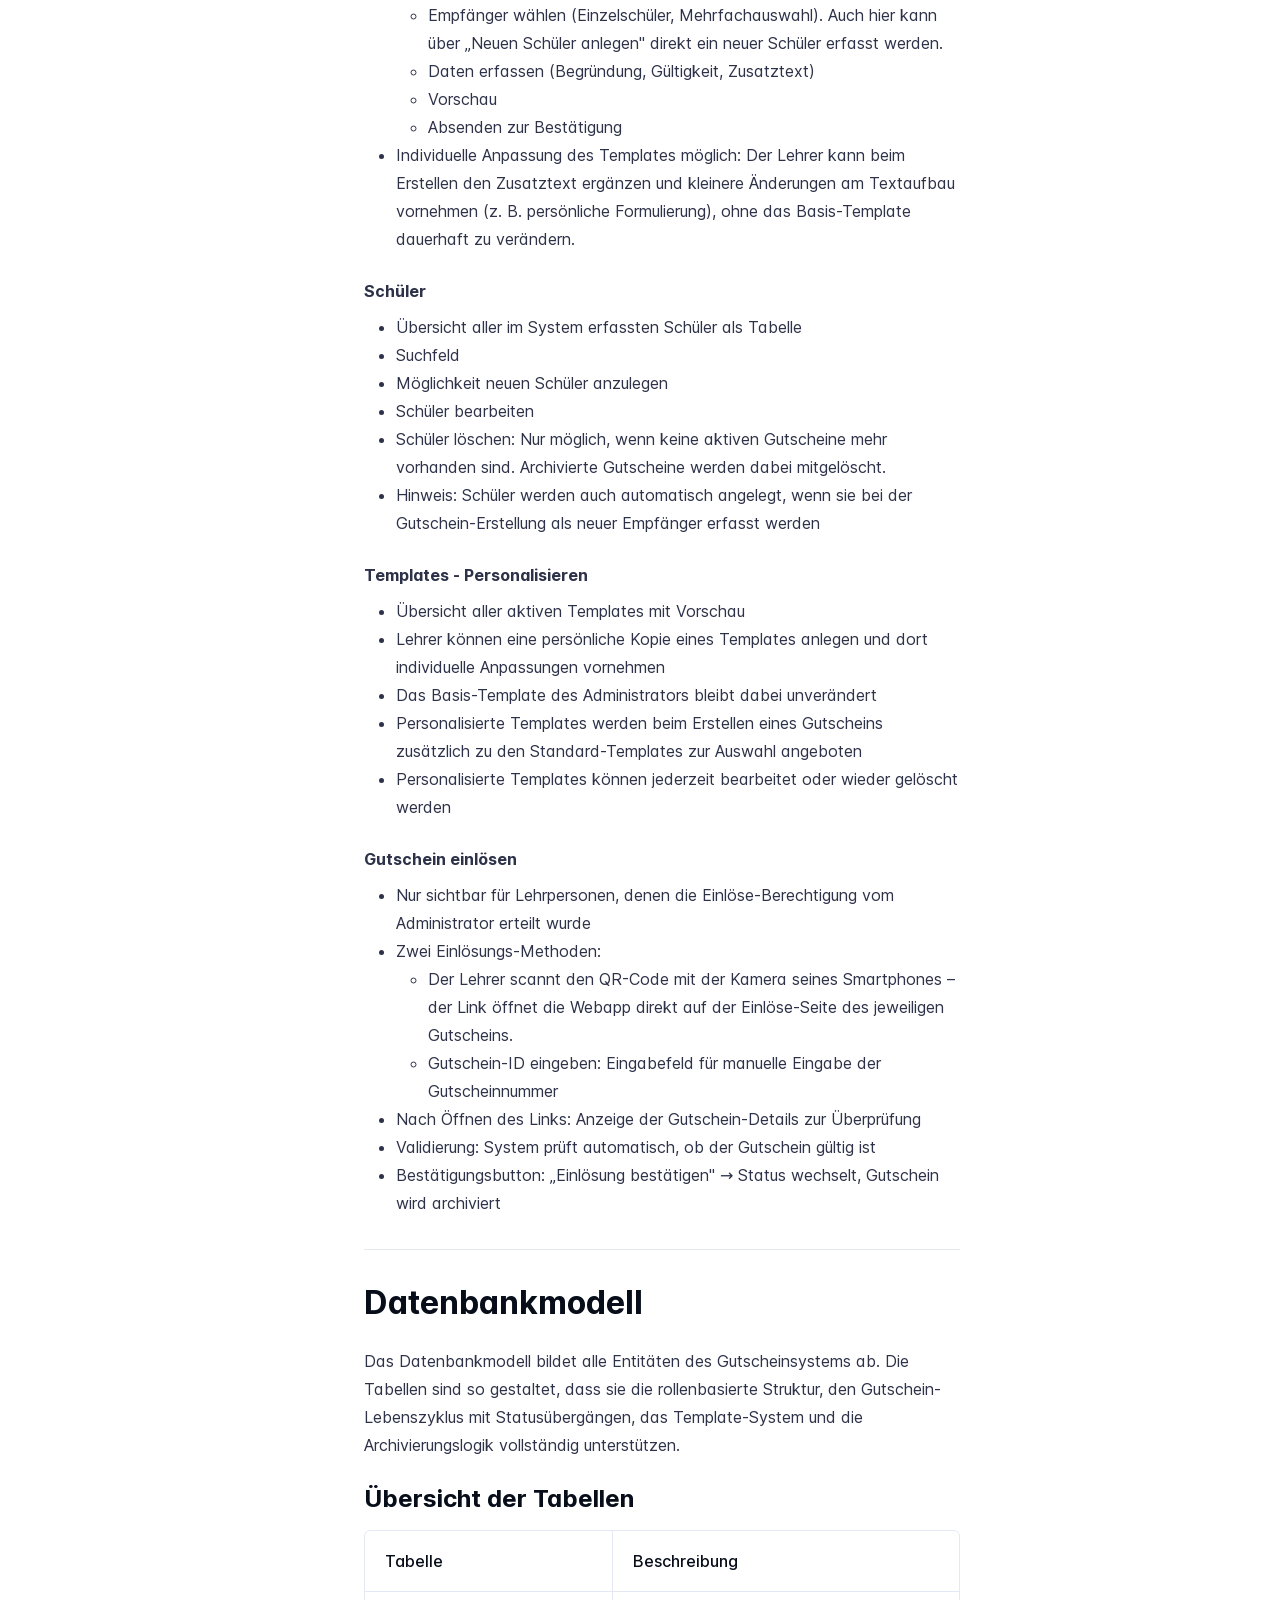
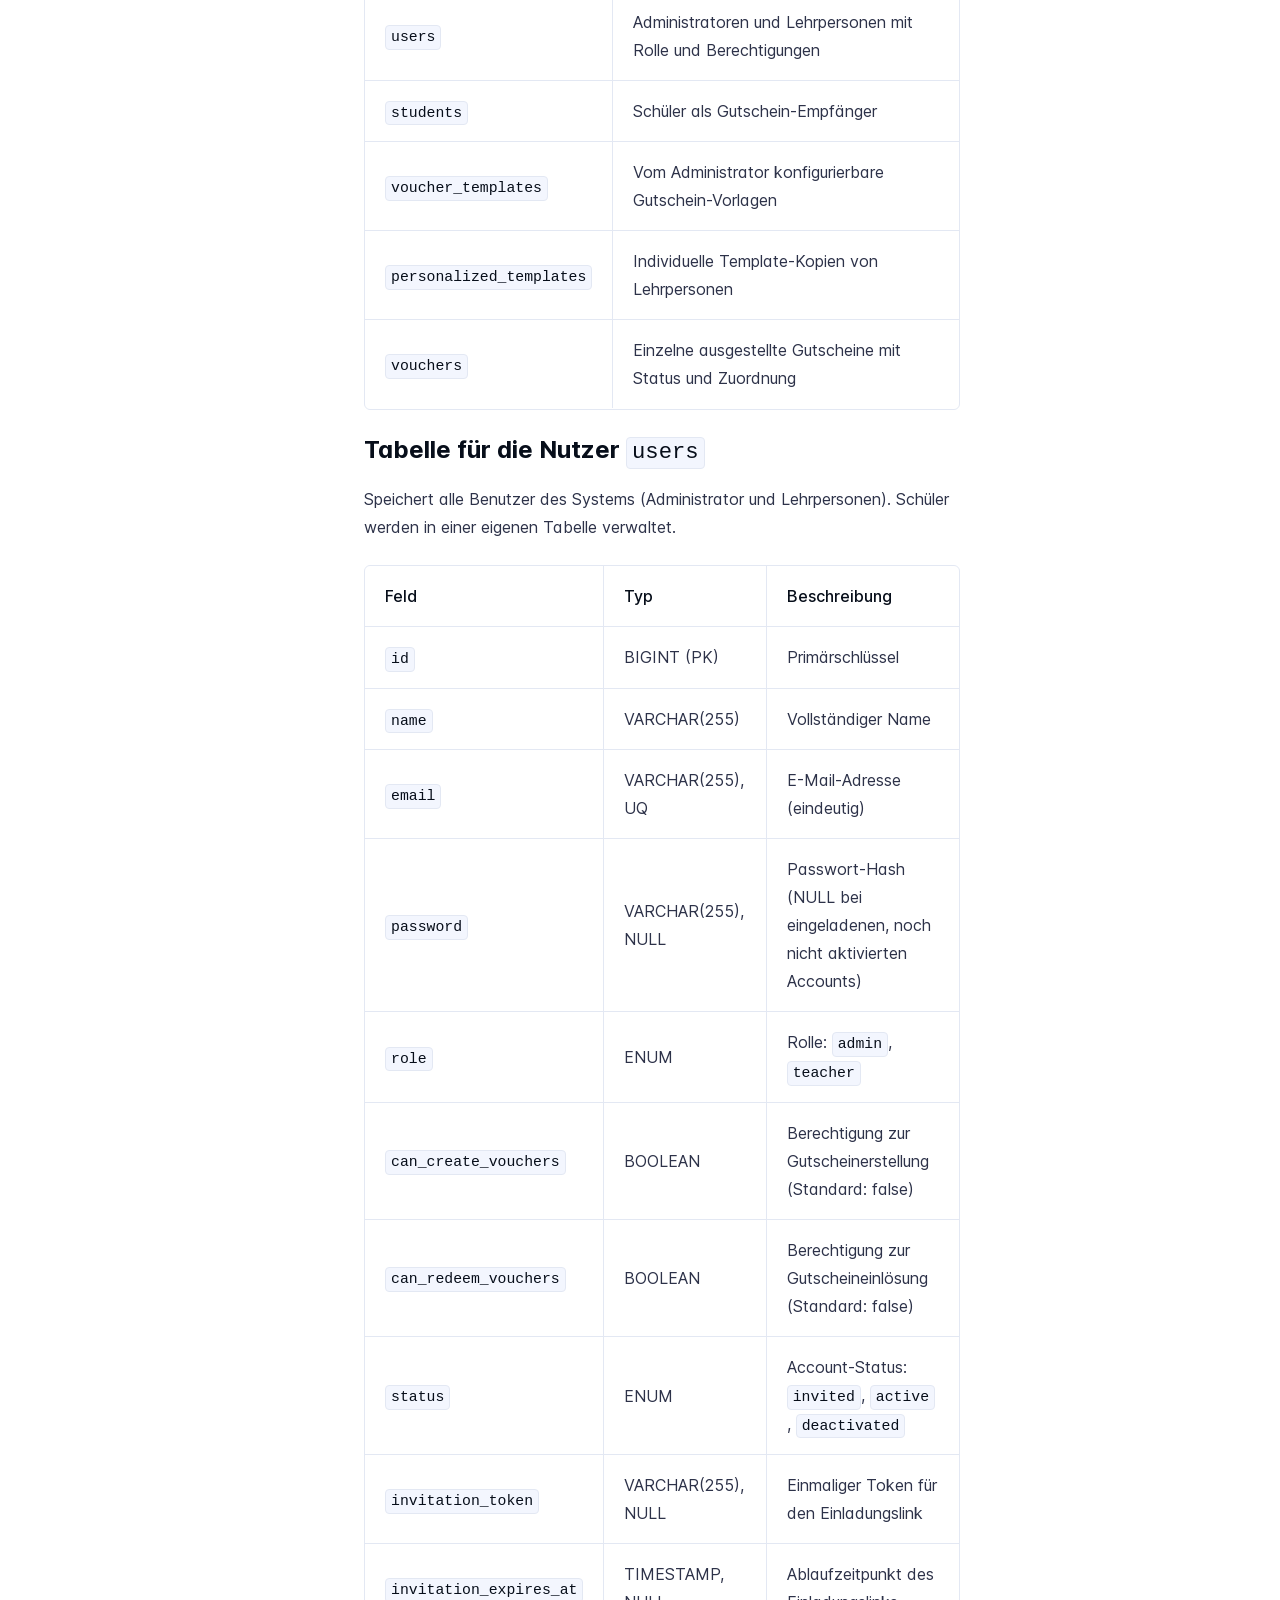
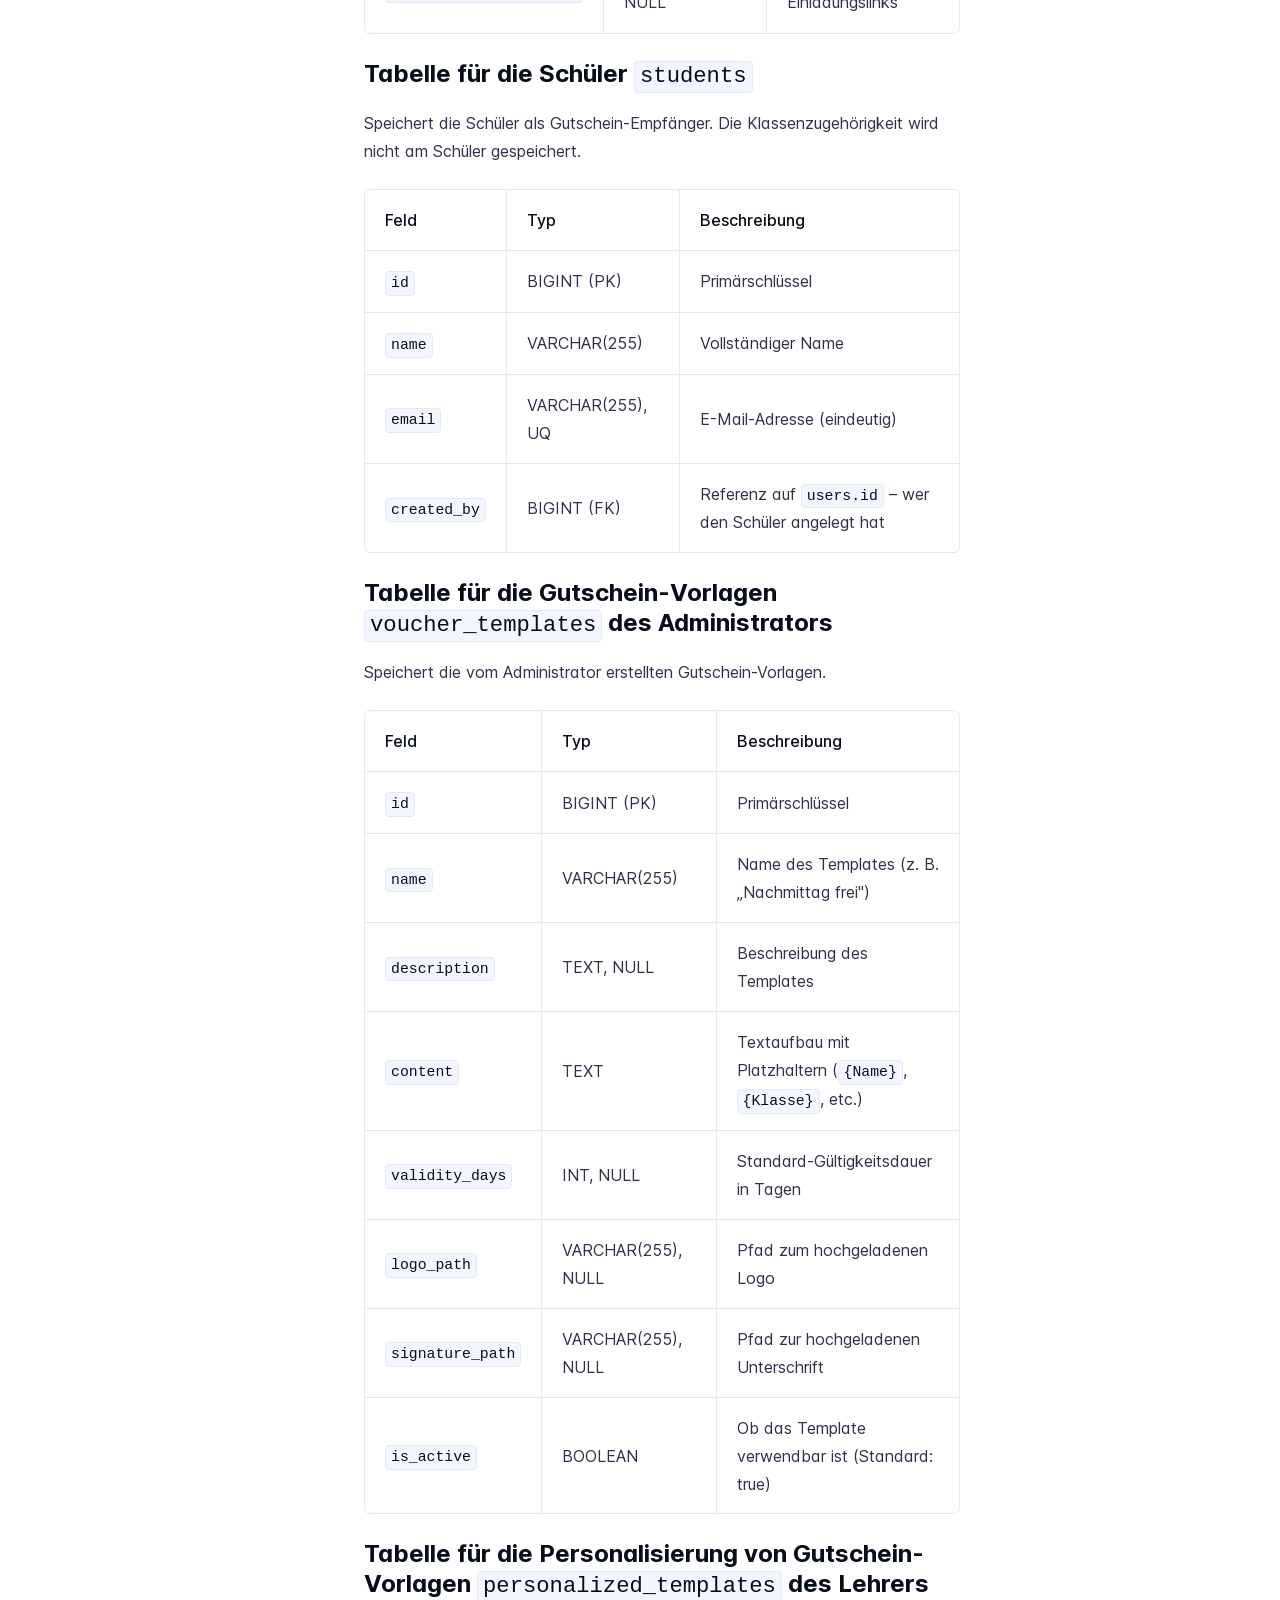
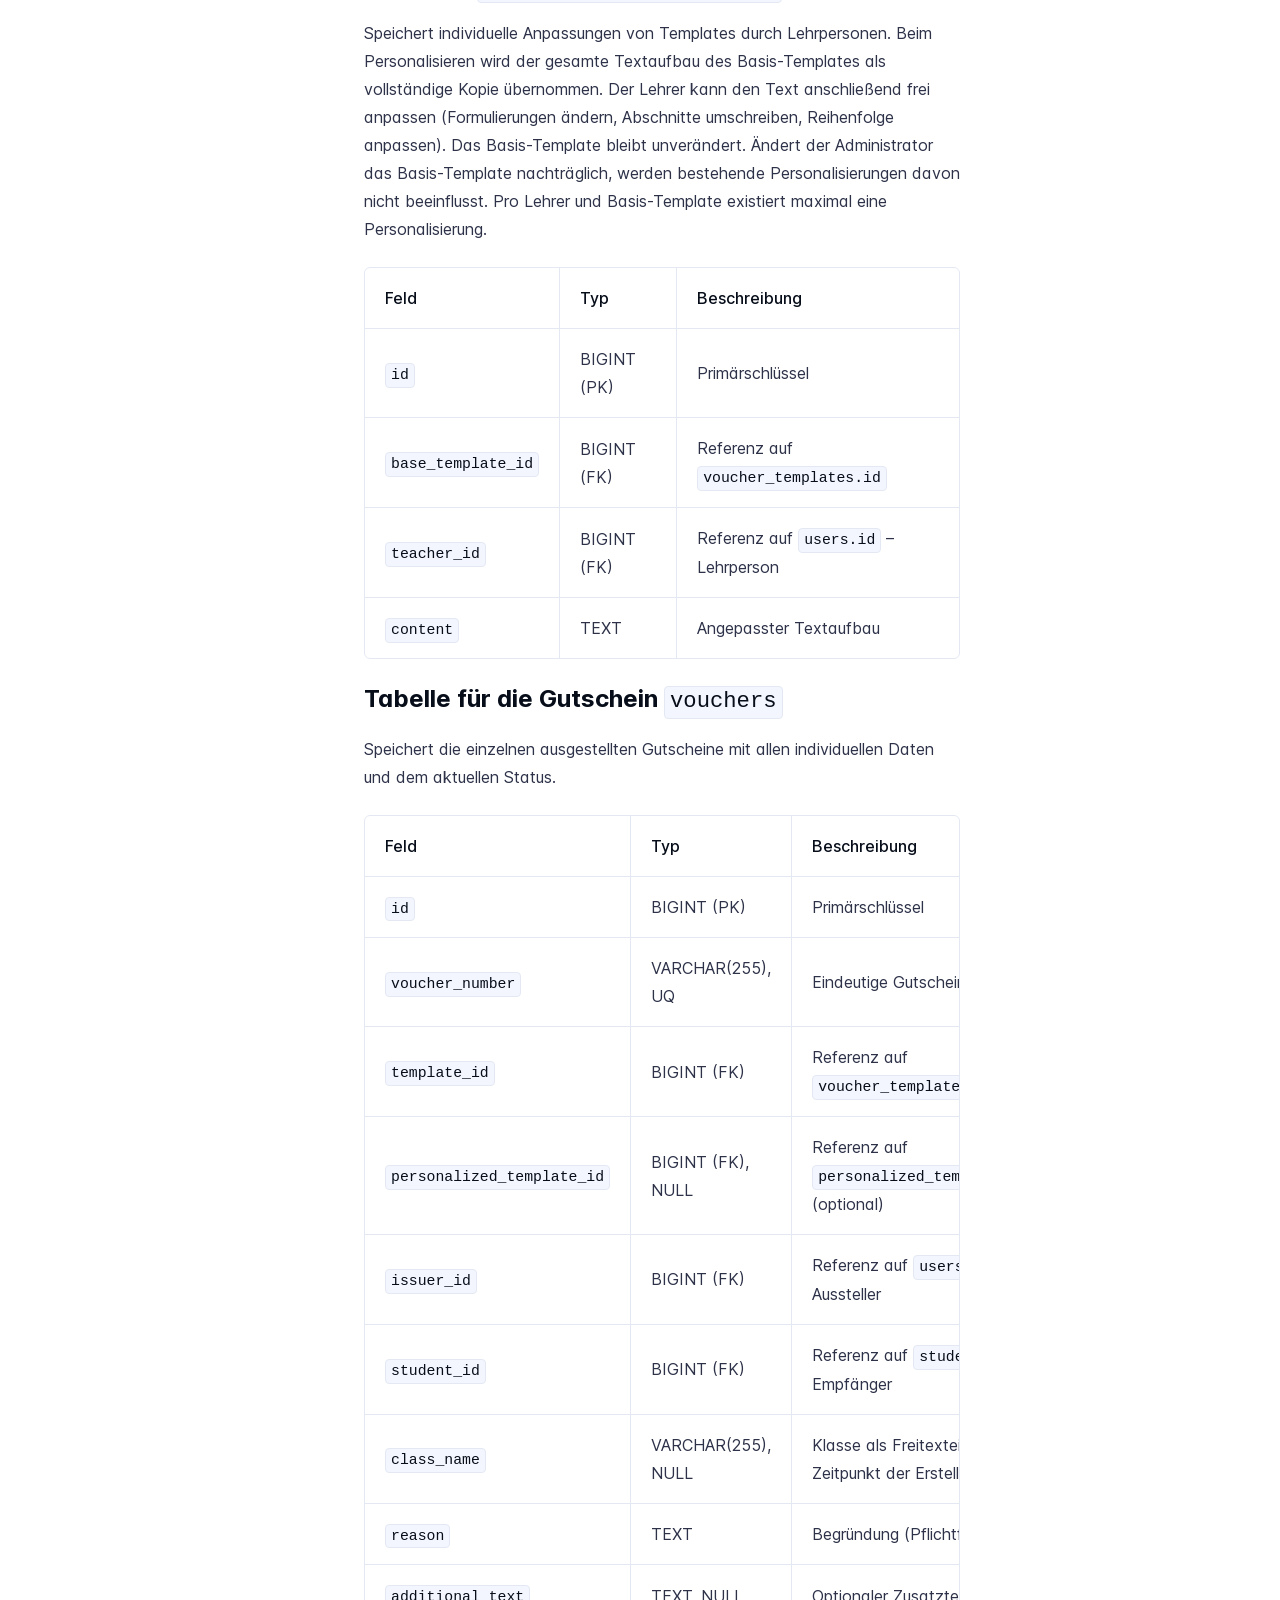
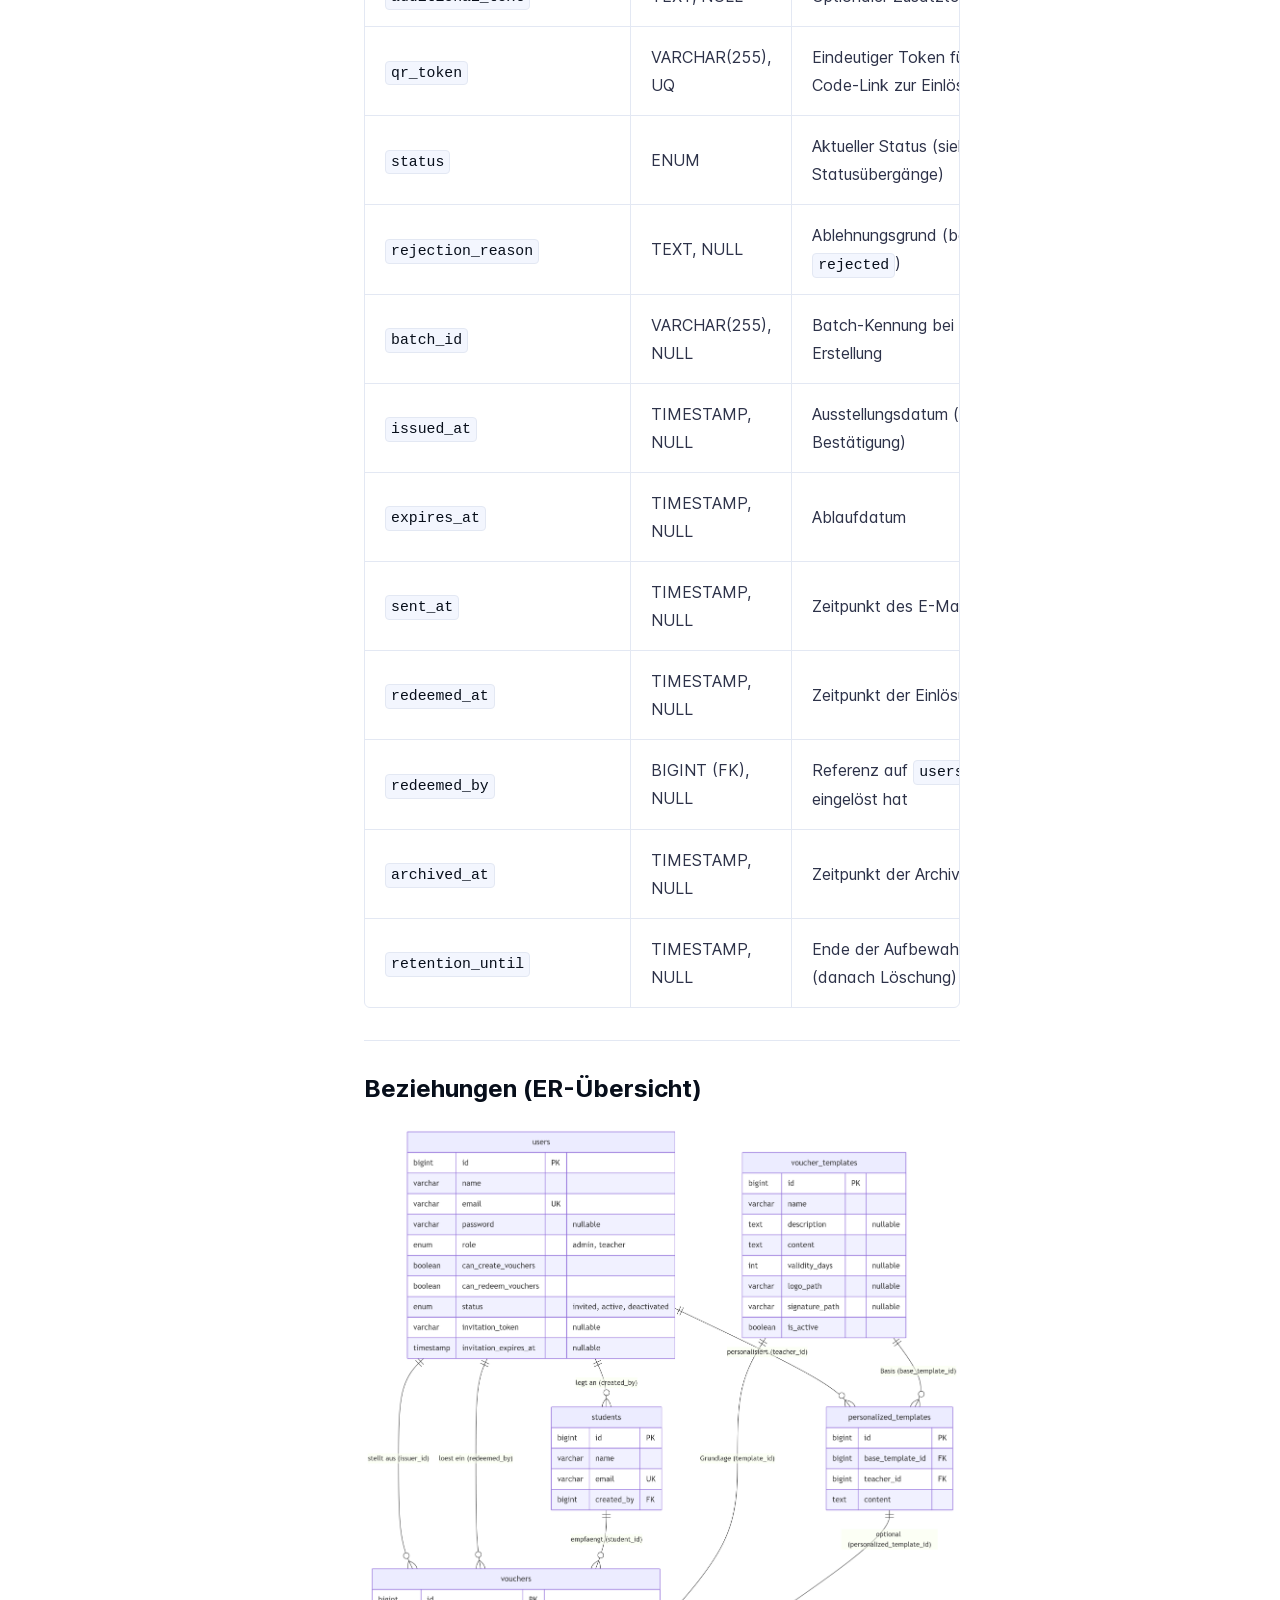
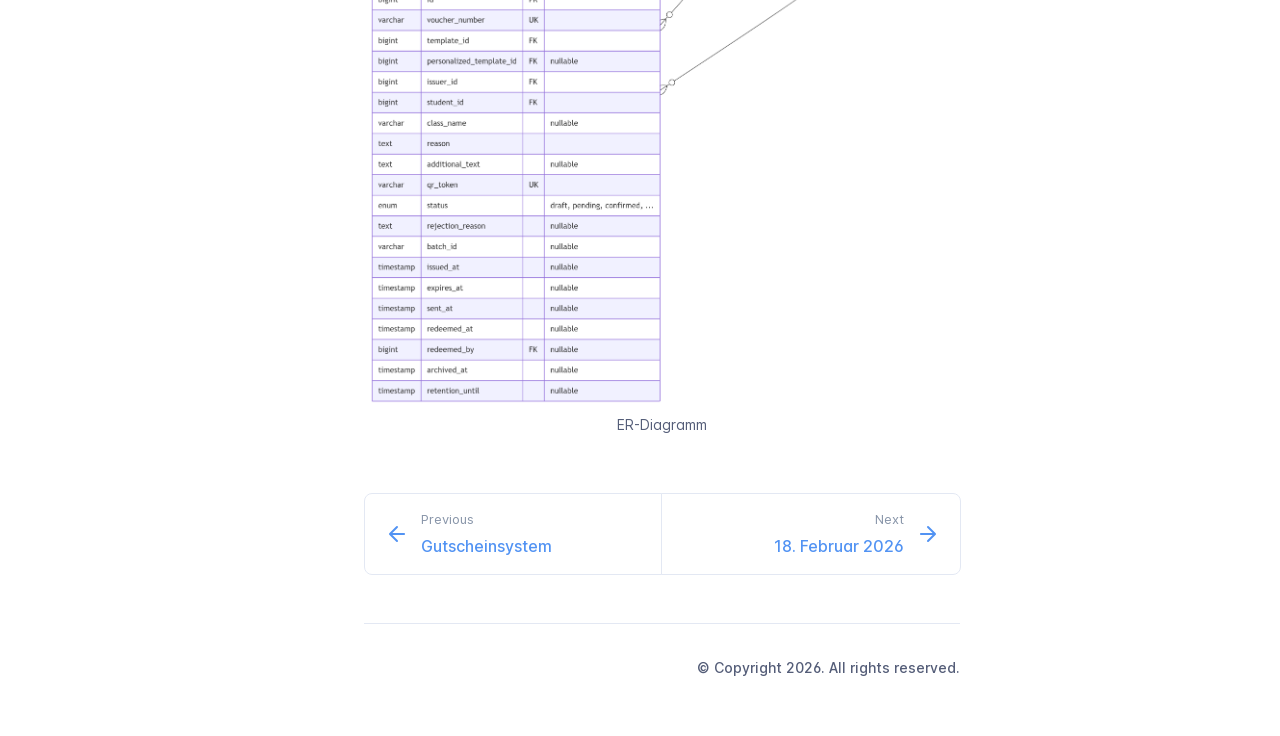
==== commit c77825d6: "Refreshes Retype-generated documentation. Process triggered by damoser1." ====
--- a/2026-04-03/index.html
+++ b/2026-04-03/index.html
@@ -4,7 +4,7 @@
     <meta charset="UTF-8">
     <meta name="viewport" content="width=device-width,initial-scale=1">
     <meta name="color-scheme" content="light dark">
-    <meta name="turbo-cache-control" content="no-cache" data-turbo-track="reload" data-track-token="4.1.0.825937751761">
+    <meta name="turbo-cache-control" content="no-cache" data-turbo-track="reload" data-track-token="4.1.0.825940249966">
 
     <!-- See retype.com -->
     <meta name="generator" content="Retype 4.1.0">
@@ -12,7 +12,7 @@
     <!-- Primary Meta Tags -->
     <title>Technische Umsetzung</title>
     <meta name="title" content="Technische Umsetzung">
-    <meta name="description" content="...">
+    <meta name="description" content="Die Benutzeroberfläche ist rollenbasiert aufgebaut, wobei nur die für die jeweilige Rolle relevanten Funktionen angezeigt werden. Nach dem Login wird der">
 
     <!-- Canonical -->
     <link rel="canonical" href="/2026-04-03/">
@@ -21,17 +21,21 @@
     <meta property="og:type" content="website">
     <meta property="og:url" content="/2026-04-03/">
     <meta property="og:title" content="Technische Umsetzung">
-    <meta property="og:description" content="...">
+    <meta property="og:description" content="Die Benutzeroberfläche ist rollenbasiert aufgebaut, wobei nur die für die jeweilige Rolle relevanten Funktionen angezeigt werden. Nach dem Login wird der">
+    <meta property="og:image" content="/assets/mermiad_gutscheinverwaltung.png">
+    <meta property="og:image:width" content="1200">
+    <meta property="og:image:height" content="630">
+    <meta property="og:image:alt" content="Technische Umsetzung">
     <meta property="og:site_name" content="Moser">
     <meta property="og:locale" content="en_US">
 
     <script data-cfasync="false">(function(){var cl=document.documentElement.classList,ls=localStorage.getItem("retype_scheme"),hd=cl.contains("dark"),hl=cl.contains("light"),wm=window.matchMedia&&window.matchMedia("(prefers-color-scheme: dark)").matches;if(ls==="dark"||(!ls&&wm&&!hd&&!hl)){cl.remove("light");cl.add("dark")}else if(ls==="light"||(!ls&&!wm&&!hd&&!hl)){cl.remove("dark");cl.add("light")}})();</script>
 
-    <link href="../resources/css/retype.css?v=4.1.0.825937751761" rel="stylesheet">
-
-    <script data-cfasync="false" src="../resources/js/config.js?v=4.1.0.825937751761" data-turbo-eval="false" defer></script>
+    <link href="../resources/css/retype.css?v=4.1.0.825940249966" rel="stylesheet">
+
+    <script data-cfasync="false" src="../resources/js/config.js?v=4.1.0.825940249966" data-turbo-eval="false" defer></script>
     <script data-cfasync="false" src="../resources/js/retype.js?v=4.1.0" data-turbo-eval="false" defer></script>
-    <script id="lunr-js" data-cfasync="false" src="../resources/js/lunr.js?v=4.1.0.825937751761" data-turbo-eval="false" defer></script>
+    <script id="lunr-js" data-cfasync="false" src="../resources/js/lunr.js?v=4.1.0.825940249966" data-turbo-eval="false" defer></script>
 </head>
 <body>
     <div id="retype-app" class="relative text-base antialiased text-base-text bg-base-bg font-body">
@@ -139,13 +143,6 @@
     </div>
 </div>
 
-<doc-anchor-target id="datenbankmodell">
-    <h2>
-        <doc-anchor-trigger class="header-anchor-trigger" to="#datenbankmodell">#</doc-anchor-trigger>
-        <span>Datenbankmodell</span>
-    </h2>
-</doc-anchor-target>
-<p>...</p>
 <doc-anchor-target id="allgemeines-ui-konzept">
     <h2>
         <doc-anchor-trigger class="header-anchor-trigger" to="#allgemeines-ui-konzept">#</doc-anchor-trigger>
@@ -352,9 +349,393 @@
 <li>Bestätigungsbutton: „Einlösung bestätigen&quot; → Status wechselt, Gutschein wird archiviert</li>
 </ul>
 <hr>
-<p>Passwort Reset für Lehrer???
-Sinnvoll ersten Admin account im seeder erstellen oder gleich in der Datenbank?
-Wenn bestätigt, dann wird gutschein geschickt? wenn korrigiert, nicht mehr einlösbar, wie erfährt der Schüler das?</p>
+<doc-anchor-target id="datenbankmodell">
+    <h2>
+        <doc-anchor-trigger class="header-anchor-trigger" to="#datenbankmodell">#</doc-anchor-trigger>
+        <span>Datenbankmodell</span>
+    </h2>
+</doc-anchor-target>
+<p>Das Datenbankmodell bildet alle Entitäten des Gutscheinsystems ab. Die Tabellen sind so gestaltet, dass sie die rollenbasierte Struktur, den Gutschein-Lebenszyklus mit Statusübergängen, das Template-System und die Archivierungslogik vollständig unterstützen.</p>
+<doc-anchor-target id="übersicht-der-tabellen">
+    <h3>
+        <doc-anchor-trigger class="header-anchor-trigger" to="#übersicht-der-tabellen">#</doc-anchor-trigger>
+        <span>Übersicht der Tabellen</span>
+    </h3>
+</doc-anchor-target>
+<div class="table-wrapper scrollbar overflow-hidden">
+<table class="comfortable">
+<thead>
+<tr>
+<th>Tabelle</th>
+<th>Beschreibung</th>
+</tr>
+</thead>
+<tbody>
+<tr>
+<td><code translate="no" v-pre>users</code></td>
+<td>Administratoren und Lehrpersonen mit Rolle und Berechtigungen</td>
+</tr>
+<tr>
+<td><code translate="no" v-pre>students</code></td>
+<td>Schüler als Gutschein-Empfänger</td>
+</tr>
+<tr>
+<td><code translate="no" v-pre>voucher_templates</code></td>
+<td>Vom Administrator konfigurierbare Gutschein-Vorlagen</td>
+</tr>
+<tr>
+<td><code translate="no" v-pre>personalized_templates</code></td>
+<td>Individuelle Template-Kopien von Lehrpersonen</td>
+</tr>
+<tr>
+<td><code translate="no" v-pre>vouchers</code></td>
+<td>Einzelne ausgestellte Gutscheine mit Status und Zuordnung</td>
+</tr>
+</tbody>
+</table>
+</div>
+<doc-anchor-target id="tabelle-für-die-nutzer-users">
+    <h3>
+        <doc-anchor-trigger class="header-anchor-trigger" to="#tabelle-für-die-nutzer-users">#</doc-anchor-trigger>
+        <span>Tabelle für die Nutzer <code translate="no" v-pre>users</code></span>
+    </h3>
+</doc-anchor-target>
+<p>Speichert alle Benutzer des Systems (Administrator und Lehrpersonen). Schüler werden in einer eigenen Tabelle verwaltet.</p>
+<div class="table-wrapper scrollbar overflow-hidden">
+<table class="comfortable">
+<thead>
+<tr>
+<th>Feld</th>
+<th>Typ</th>
+<th>Beschreibung</th>
+</tr>
+</thead>
+<tbody>
+<tr>
+<td><code translate="no" v-pre>id</code></td>
+<td>BIGINT (PK)</td>
+<td>Primärschlüssel</td>
+</tr>
+<tr>
+<td><code translate="no" v-pre>name</code></td>
+<td>VARCHAR(255)</td>
+<td>Vollständiger Name</td>
+</tr>
+<tr>
+<td><code translate="no" v-pre>email</code></td>
+<td>VARCHAR(255), UQ</td>
+<td>E-Mail-Adresse (eindeutig)</td>
+</tr>
+<tr>
+<td><code translate="no" v-pre>password</code></td>
+<td>VARCHAR(255), NULL</td>
+<td>Passwort-Hash (NULL bei eingeladenen, noch nicht aktivierten Accounts)</td>
+</tr>
+<tr>
+<td><code translate="no" v-pre>role</code></td>
+<td>ENUM</td>
+<td>Rolle: <code translate="no" v-pre>admin</code>, <code translate="no" v-pre>teacher</code></td>
+</tr>
+<tr>
+<td><code translate="no" v-pre>can_create_vouchers</code></td>
+<td>BOOLEAN</td>
+<td>Berechtigung zur Gutscheinerstellung (Standard: false)</td>
+</tr>
+<tr>
+<td><code translate="no" v-pre>can_redeem_vouchers</code></td>
+<td>BOOLEAN</td>
+<td>Berechtigung zur Gutscheineinlösung (Standard: false)</td>
+</tr>
+<tr>
+<td><code translate="no" v-pre>status</code></td>
+<td>ENUM</td>
+<td>Account-Status: <code translate="no" v-pre>invited</code>, <code translate="no" v-pre>active</code>, <code translate="no" v-pre>deactivated</code></td>
+</tr>
+<tr>
+<td><code translate="no" v-pre>invitation_token</code></td>
+<td>VARCHAR(255), NULL</td>
+<td>Einmaliger Token für den Einladungslink</td>
+</tr>
+<tr>
+<td><code translate="no" v-pre>invitation_expires_at</code></td>
+<td>TIMESTAMP, NULL</td>
+<td>Ablaufzeitpunkt des Einladungslinks</td>
+</tr>
+</tbody>
+</table>
+</div>
+<doc-anchor-target id="tabelle-für-die-schüler-students">
+    <h3>
+        <doc-anchor-trigger class="header-anchor-trigger" to="#tabelle-für-die-schüler-students">#</doc-anchor-trigger>
+        <span>Tabelle für die Schüler <code translate="no" v-pre>students</code></span>
+    </h3>
+</doc-anchor-target>
+<p>Speichert die Schüler als Gutschein-Empfänger. Die Klassenzugehörigkeit wird nicht am Schüler gespeichert.</p>
+<div class="table-wrapper scrollbar overflow-hidden">
+<table class="comfortable">
+<thead>
+<tr>
+<th>Feld</th>
+<th>Typ</th>
+<th>Beschreibung</th>
+</tr>
+</thead>
+<tbody>
+<tr>
+<td><code translate="no" v-pre>id</code></td>
+<td>BIGINT (PK)</td>
+<td>Primärschlüssel</td>
+</tr>
+<tr>
+<td><code translate="no" v-pre>name</code></td>
+<td>VARCHAR(255)</td>
+<td>Vollständiger Name</td>
+</tr>
+<tr>
+<td><code translate="no" v-pre>email</code></td>
+<td>VARCHAR(255), UQ</td>
+<td>E-Mail-Adresse (eindeutig)</td>
+</tr>
+<tr>
+<td><code translate="no" v-pre>created_by</code></td>
+<td>BIGINT (FK)</td>
+<td>Referenz auf <code translate="no" v-pre>users.id</code> – wer den Schüler angelegt hat</td>
+</tr>
+</tbody>
+</table>
+</div>
+<doc-anchor-target id="tabelle-für-die-gutschein-vorlagen-voucher_templates-des-administrators">
+    <h3>
+        <doc-anchor-trigger class="header-anchor-trigger" to="#tabelle-für-die-gutschein-vorlagen-voucher_templates-des-administrators">#</doc-anchor-trigger>
+        <span>Tabelle für die Gutschein-Vorlagen <code translate="no" v-pre>voucher_templates</code> des Administrators</span>
+    </h3>
+</doc-anchor-target>
+<p>Speichert die vom Administrator erstellten Gutschein-Vorlagen.</p>
+<div class="table-wrapper scrollbar overflow-hidden">
+<table class="comfortable">
+<thead>
+<tr>
+<th>Feld</th>
+<th>Typ</th>
+<th>Beschreibung</th>
+</tr>
+</thead>
+<tbody>
+<tr>
+<td><code translate="no" v-pre>id</code></td>
+<td>BIGINT (PK)</td>
+<td>Primärschlüssel</td>
+</tr>
+<tr>
+<td><code translate="no" v-pre>name</code></td>
+<td>VARCHAR(255)</td>
+<td>Name des Templates (z. B. „Nachmittag frei&quot;)</td>
+</tr>
+<tr>
+<td><code translate="no" v-pre>description</code></td>
+<td>TEXT, NULL</td>
+<td>Beschreibung des Templates</td>
+</tr>
+<tr>
+<td><code translate="no" v-pre>content</code></td>
+<td>TEXT</td>
+<td>Textaufbau mit Platzhaltern (<code translate="no" v-pre>{Name}</code>, <code translate="no" v-pre>{Klasse}</code>, etc.)</td>
+</tr>
+<tr>
+<td><code translate="no" v-pre>validity_days</code></td>
+<td>INT, NULL</td>
+<td>Standard-Gültigkeitsdauer in Tagen</td>
+</tr>
+<tr>
+<td><code translate="no" v-pre>logo_path</code></td>
+<td>VARCHAR(255), NULL</td>
+<td>Pfad zum hochgeladenen Logo</td>
+</tr>
+<tr>
+<td><code translate="no" v-pre>signature_path</code></td>
+<td>VARCHAR(255), NULL</td>
+<td>Pfad zur hochgeladenen Unterschrift</td>
+</tr>
+<tr>
+<td><code translate="no" v-pre>is_active</code></td>
+<td>BOOLEAN</td>
+<td>Ob das Template verwendbar ist (Standard: true)</td>
+</tr>
+</tbody>
+</table>
+</div>
+<doc-anchor-target id="tabelle-für-die-personalisierung-von-gutschein-vorlagen-personalized_templates-des-lehrers">
+    <h3>
+        <doc-anchor-trigger class="header-anchor-trigger" to="#tabelle-für-die-personalisierung-von-gutschein-vorlagen-personalized_templates-des-lehrers">#</doc-anchor-trigger>
+        <span>Tabelle für die Personalisierung von Gutschein-Vorlagen <code translate="no" v-pre>personalized_templates</code> des Lehrers</span>
+    </h3>
+</doc-anchor-target>
+<p>Speichert individuelle Anpassungen von Templates durch Lehrpersonen. Beim Personalisieren wird der gesamte Textaufbau des Basis-Templates als vollständige Kopie übernommen. Der Lehrer kann den Text anschließend frei anpassen (Formulierungen ändern, Abschnitte umschreiben, Reihenfolge anpassen). Das Basis-Template bleibt unverändert. Ändert der Administrator das Basis-Template nachträglich, werden bestehende Personalisierungen davon nicht beeinflusst. Pro Lehrer und Basis-Template existiert maximal eine Personalisierung.</p>
+<div class="table-wrapper scrollbar overflow-hidden">
+<table class="comfortable">
+<thead>
+<tr>
+<th>Feld</th>
+<th>Typ</th>
+<th>Beschreibung</th>
+</tr>
+</thead>
+<tbody>
+<tr>
+<td><code translate="no" v-pre>id</code></td>
+<td>BIGINT (PK)</td>
+<td>Primärschlüssel</td>
+</tr>
+<tr>
+<td><code translate="no" v-pre>base_template_id</code></td>
+<td>BIGINT (FK)</td>
+<td>Referenz auf <code translate="no" v-pre>voucher_templates.id</code></td>
+</tr>
+<tr>
+<td><code translate="no" v-pre>teacher_id</code></td>
+<td>BIGINT (FK)</td>
+<td>Referenz auf <code translate="no" v-pre>users.id</code> – Lehrperson</td>
+</tr>
+<tr>
+<td><code translate="no" v-pre>content</code></td>
+<td>TEXT</td>
+<td>Angepasster Textaufbau</td>
+</tr>
+</tbody>
+</table>
+</div>
+<doc-anchor-target id="tabelle-für-die-gutschein-vouchers">
+    <h3>
+        <doc-anchor-trigger class="header-anchor-trigger" to="#tabelle-für-die-gutschein-vouchers">#</doc-anchor-trigger>
+        <span>Tabelle für die Gutschein <code translate="no" v-pre>vouchers</code></span>
+    </h3>
+</doc-anchor-target>
+<p>Speichert die einzelnen ausgestellten Gutscheine mit allen individuellen Daten und dem aktuellen Status.</p>
+<div class="table-wrapper scrollbar overflow-hidden">
+<table class="comfortable">
+<thead>
+<tr>
+<th>Feld</th>
+<th>Typ</th>
+<th>Beschreibung</th>
+</tr>
+</thead>
+<tbody>
+<tr>
+<td><code translate="no" v-pre>id</code></td>
+<td>BIGINT (PK)</td>
+<td>Primärschlüssel</td>
+</tr>
+<tr>
+<td><code translate="no" v-pre>voucher_number</code></td>
+<td>VARCHAR(255), UQ</td>
+<td>Eindeutige Gutscheinnummer</td>
+</tr>
+<tr>
+<td><code translate="no" v-pre>template_id</code></td>
+<td>BIGINT (FK)</td>
+<td>Referenz auf <code translate="no" v-pre>voucher_templates.id</code></td>
+</tr>
+<tr>
+<td><code translate="no" v-pre>personalized_template_id</code></td>
+<td>BIGINT (FK), NULL</td>
+<td>Referenz auf <code translate="no" v-pre>personalized_templates.id</code> (optional)</td>
+</tr>
+<tr>
+<td><code translate="no" v-pre>issuer_id</code></td>
+<td>BIGINT (FK)</td>
+<td>Referenz auf <code translate="no" v-pre>users.id</code> – Aussteller</td>
+</tr>
+<tr>
+<td><code translate="no" v-pre>student_id</code></td>
+<td>BIGINT (FK)</td>
+<td>Referenz auf <code translate="no" v-pre>students.id</code> – Empfänger</td>
+</tr>
+<tr>
+<td><code translate="no" v-pre>class_name</code></td>
+<td>VARCHAR(255), NULL</td>
+<td>Klasse als Freitexteingabe zum Zeitpunkt der Erstellung</td>
+</tr>
+<tr>
+<td><code translate="no" v-pre>reason</code></td>
+<td>TEXT</td>
+<td>Begründung (Pflichtfeld)</td>
+</tr>
+<tr>
+<td><code translate="no" v-pre>additional_text</code></td>
+<td>TEXT, NULL</td>
+<td>Optionaler Zusatztext</td>
+</tr>
+<tr>
+<td><code translate="no" v-pre>qr_token</code></td>
+<td>VARCHAR(255), UQ</td>
+<td>Eindeutiger Token für den QR-Code-Link zur Einlösung</td>
+</tr>
+<tr>
+<td><code translate="no" v-pre>status</code></td>
+<td>ENUM</td>
+<td>Aktueller Status (siehe Statusübergänge)</td>
+</tr>
+<tr>
+<td><code translate="no" v-pre>rejection_reason</code></td>
+<td>TEXT, NULL</td>
+<td>Ablehnungsgrund (bei Status <code translate="no" v-pre>rejected</code>)</td>
+</tr>
+<tr>
+<td><code translate="no" v-pre>batch_id</code></td>
+<td>VARCHAR(255), NULL</td>
+<td>Batch-Kennung bei Stapel-Erstellung</td>
+</tr>
+<tr>
+<td><code translate="no" v-pre>issued_at</code></td>
+<td>TIMESTAMP, NULL</td>
+<td>Ausstellungsdatum (nach Bestätigung)</td>
+</tr>
+<tr>
+<td><code translate="no" v-pre>expires_at</code></td>
+<td>TIMESTAMP, NULL</td>
+<td>Ablaufdatum</td>
+</tr>
+<tr>
+<td><code translate="no" v-pre>sent_at</code></td>
+<td>TIMESTAMP, NULL</td>
+<td>Zeitpunkt des E-Mail-Versands</td>
+</tr>
+<tr>
+<td><code translate="no" v-pre>redeemed_at</code></td>
+<td>TIMESTAMP, NULL</td>
+<td>Zeitpunkt der Einlösung</td>
+</tr>
+<tr>
+<td><code translate="no" v-pre>redeemed_by</code></td>
+<td>BIGINT (FK), NULL</td>
+<td>Referenz auf <code translate="no" v-pre>users.id</code> – wer eingelöst hat</td>
+</tr>
+<tr>
+<td><code translate="no" v-pre>archived_at</code></td>
+<td>TIMESTAMP, NULL</td>
+<td>Zeitpunkt der Archivierung</td>
+</tr>
+<tr>
+<td><code translate="no" v-pre>retention_until</code></td>
+<td>TIMESTAMP, NULL</td>
+<td>Ende der Aufbewahrungsfrist (danach Löschung)</td>
+</tr>
+</tbody>
+</table>
+</div>
+<hr>
+<doc-anchor-target id="beziehungen-er-übersicht">
+    <h3>
+        <doc-anchor-trigger class="header-anchor-trigger" to="#beziehungen-er-übersicht">#</doc-anchor-trigger>
+        <span>Beziehungen (ER-Übersicht)</span>
+    </h3>
+</doc-anchor-target>
+<p><figure class="content-center">
+    <img src="../assets/mermiad_gutscheinverwaltung.png" alt="ER-Diagramm" class="rounded-image-rounded border-image-border border-image-border-width" />
+    <figcaption class="caption">ER-Diagramm</figcaption>
+</figure>
+</p>
 
                 
                 <!-- Required only on API pages -->
@@ -377,7 +758,7 @@
                         <a class="px-5 py-4 -mx-px h-full flex items-center justify-end break-normal font-medium text-body-link border border-base-border hover:border-base-border-hover rounded-r-lg transition-colors duration-150 relative hover:z-5" href="../2026-18-02/">
                             <span>
                                 <span class="block text-xs font-normal text-right text-base-text-muted">Next</span>
-                                <span class="block mt-1">Doku 18. Februar 2026</span>
+                                <span class="block mt-1">18. Februar 2026</span>
                             </span>
                             <svg xmlns="http://www.w3.org/2000/svg" class="ml-3" width="24" height="24" viewBox="0 0 24 24" fill="currentColor" overflow="visible"><path d="M19.92 12.38a1 1 0 00-.22-1.09l-7-7a.996.996 0 10-1.41 1.41l5.3 5.3H5c-.55 0-1 .45-1 1s.45 1 1 1h11.59l-5.29 5.29a.996.996 0 000 1.41c.19.2.44.3.7.3s.51-.1.71-.29l7-7c.09-.09.16-.21.21-.33z" /><path fill="none" d="M0 0h24v24H0z" /></svg>
                         </a>
@@ -421,6 +802,6 @@
 
     <div id="retype-overlay-target"></div>
 
-    <script data-cfasync="false">window.__DOCS__ = { "title": "Doku 04. März 2026", level: 1, icon: "file", hasPrism: false, hasMermaid: false, hasMath: false, tocDepth: 23 }</script>
+    <script data-cfasync="false">window.__DOCS__ = { "title": "04. März 2026", level: 1, icon: "file", hasPrism: false, hasMermaid: false, hasMath: false, tocDepth: 23 }</script>
 </body>
 </html>
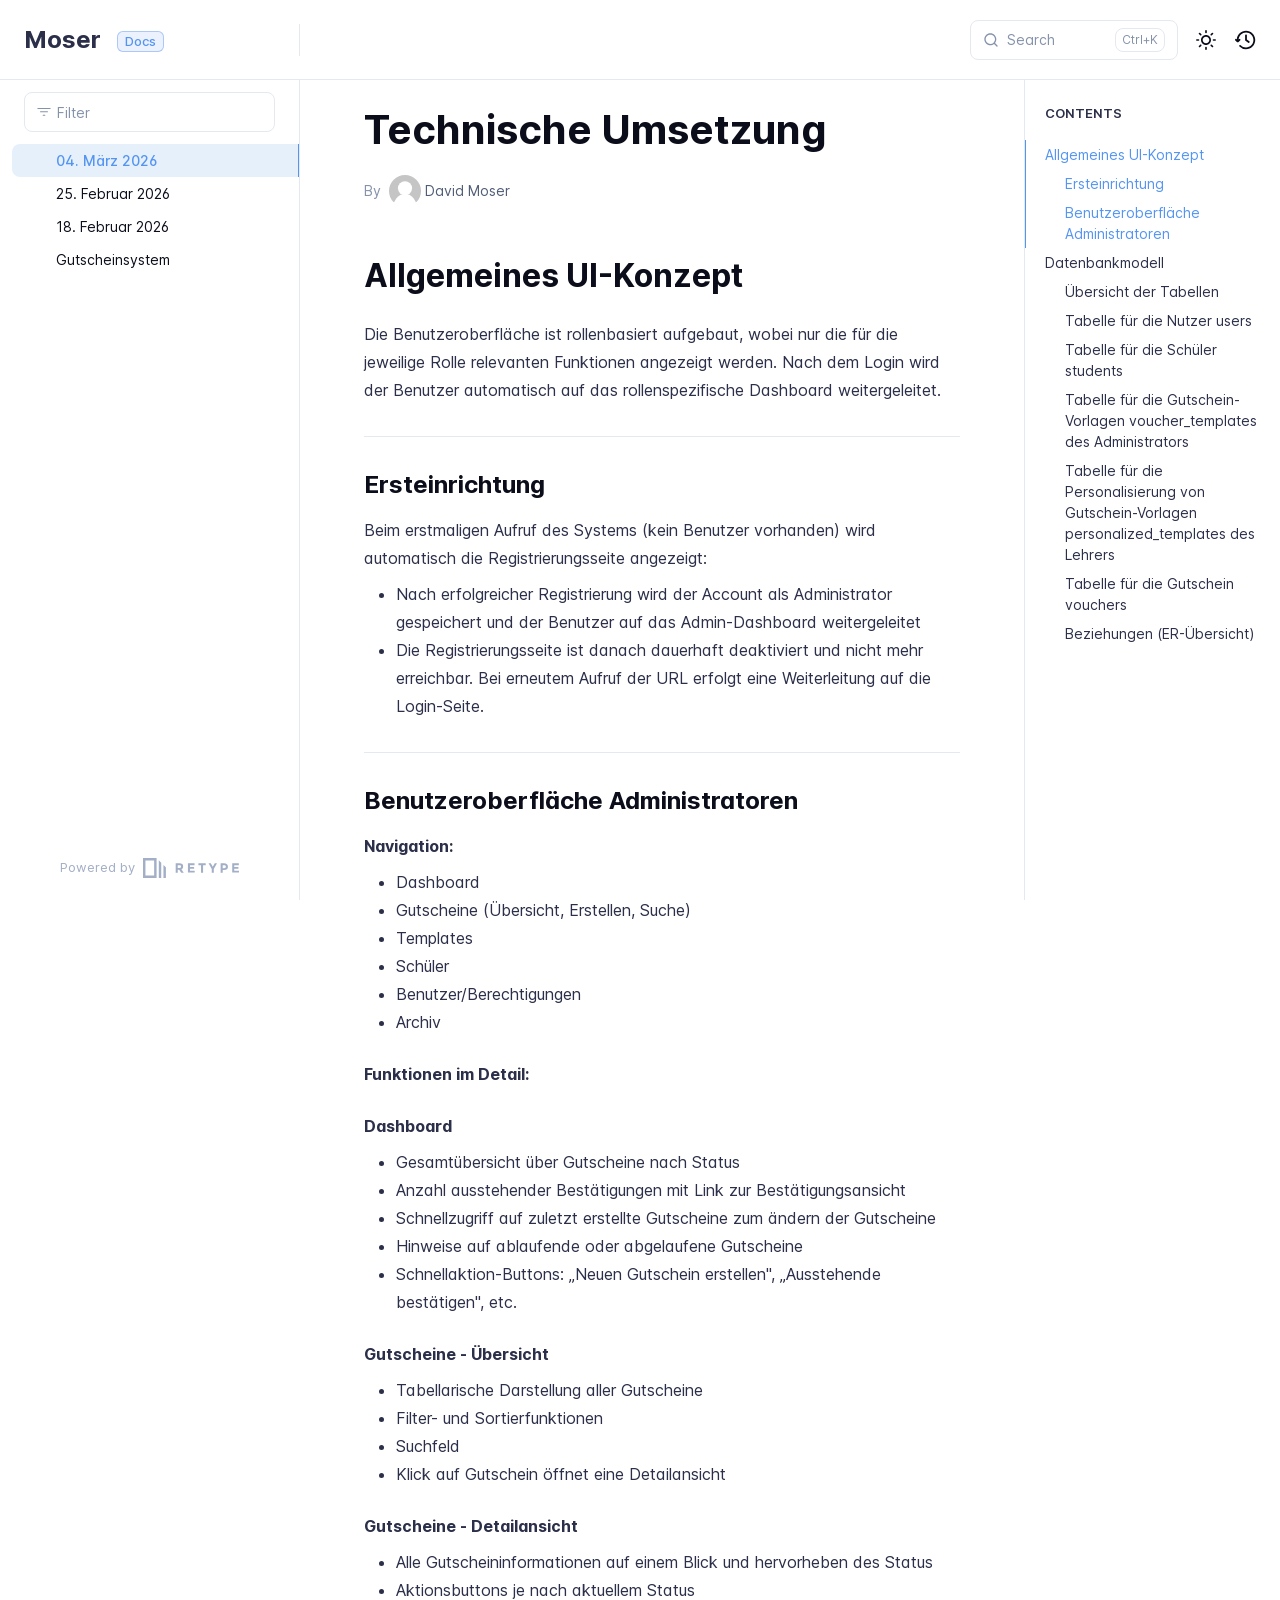
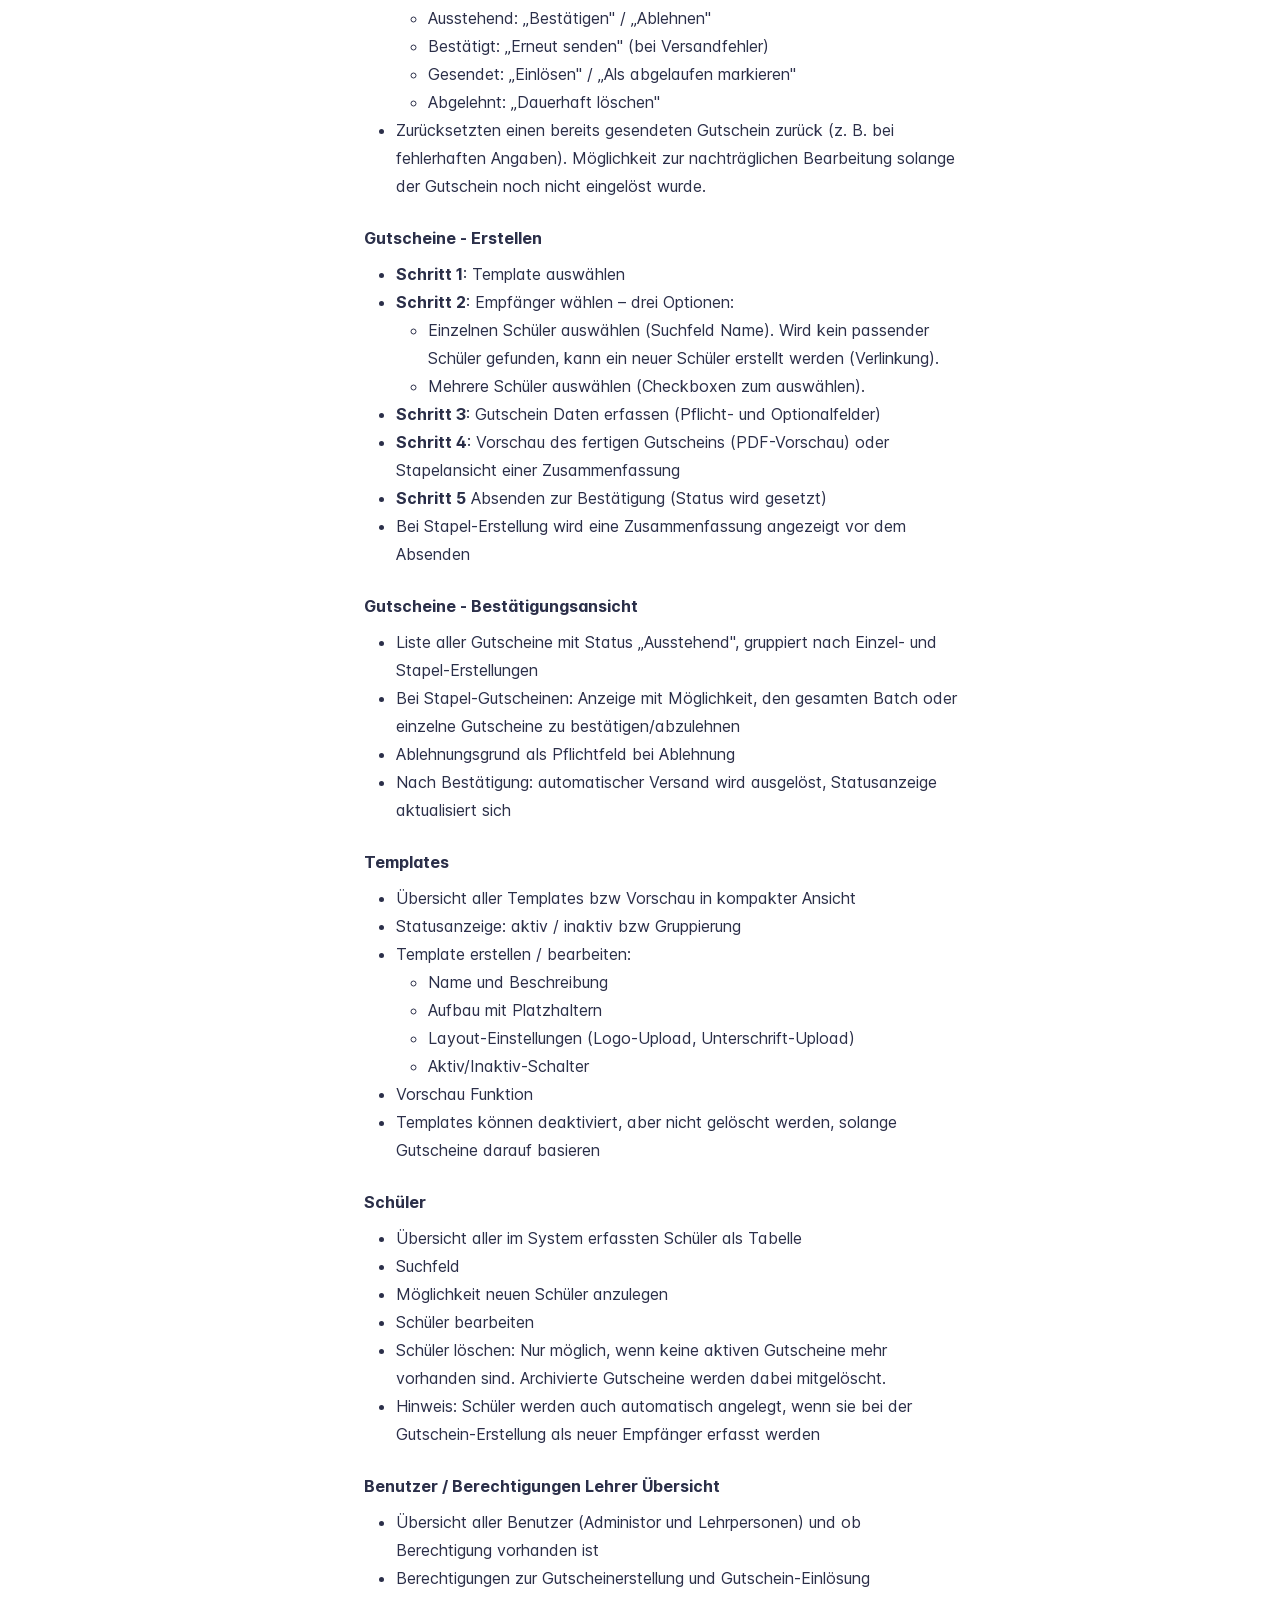
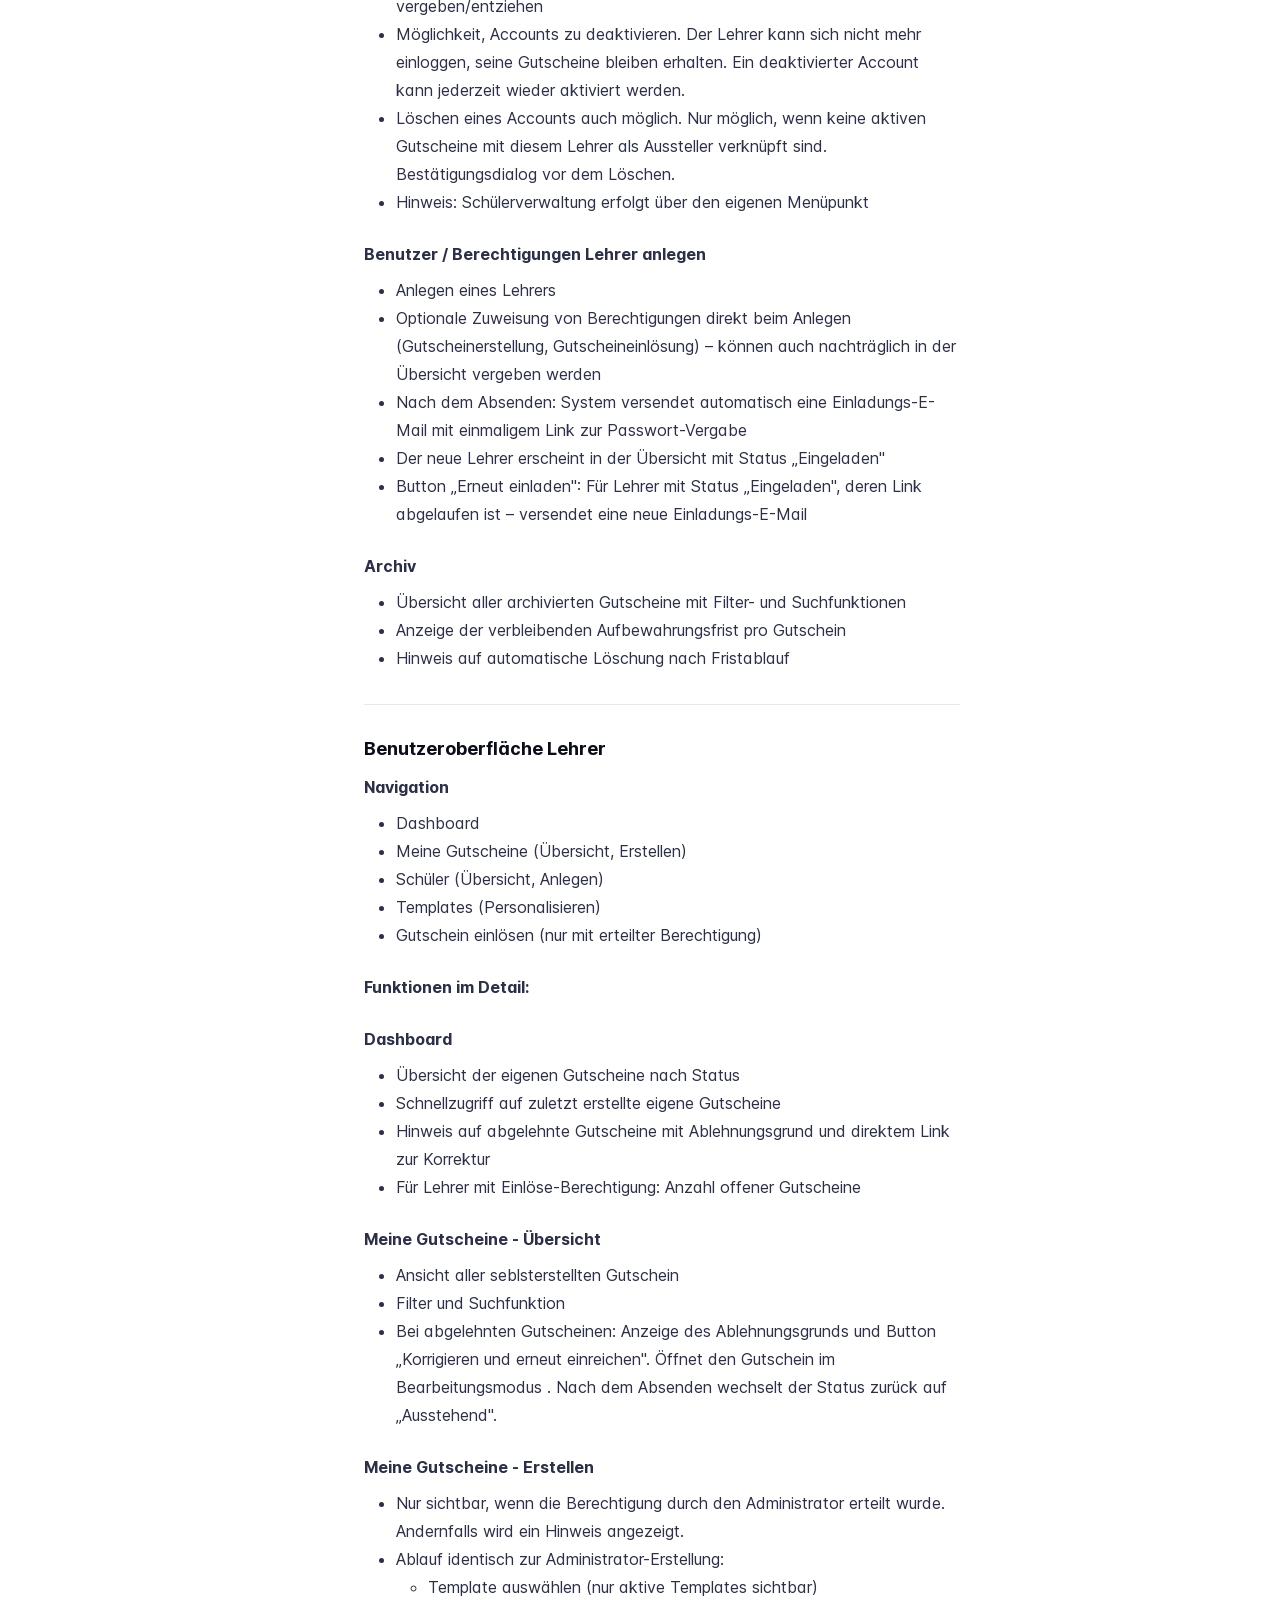
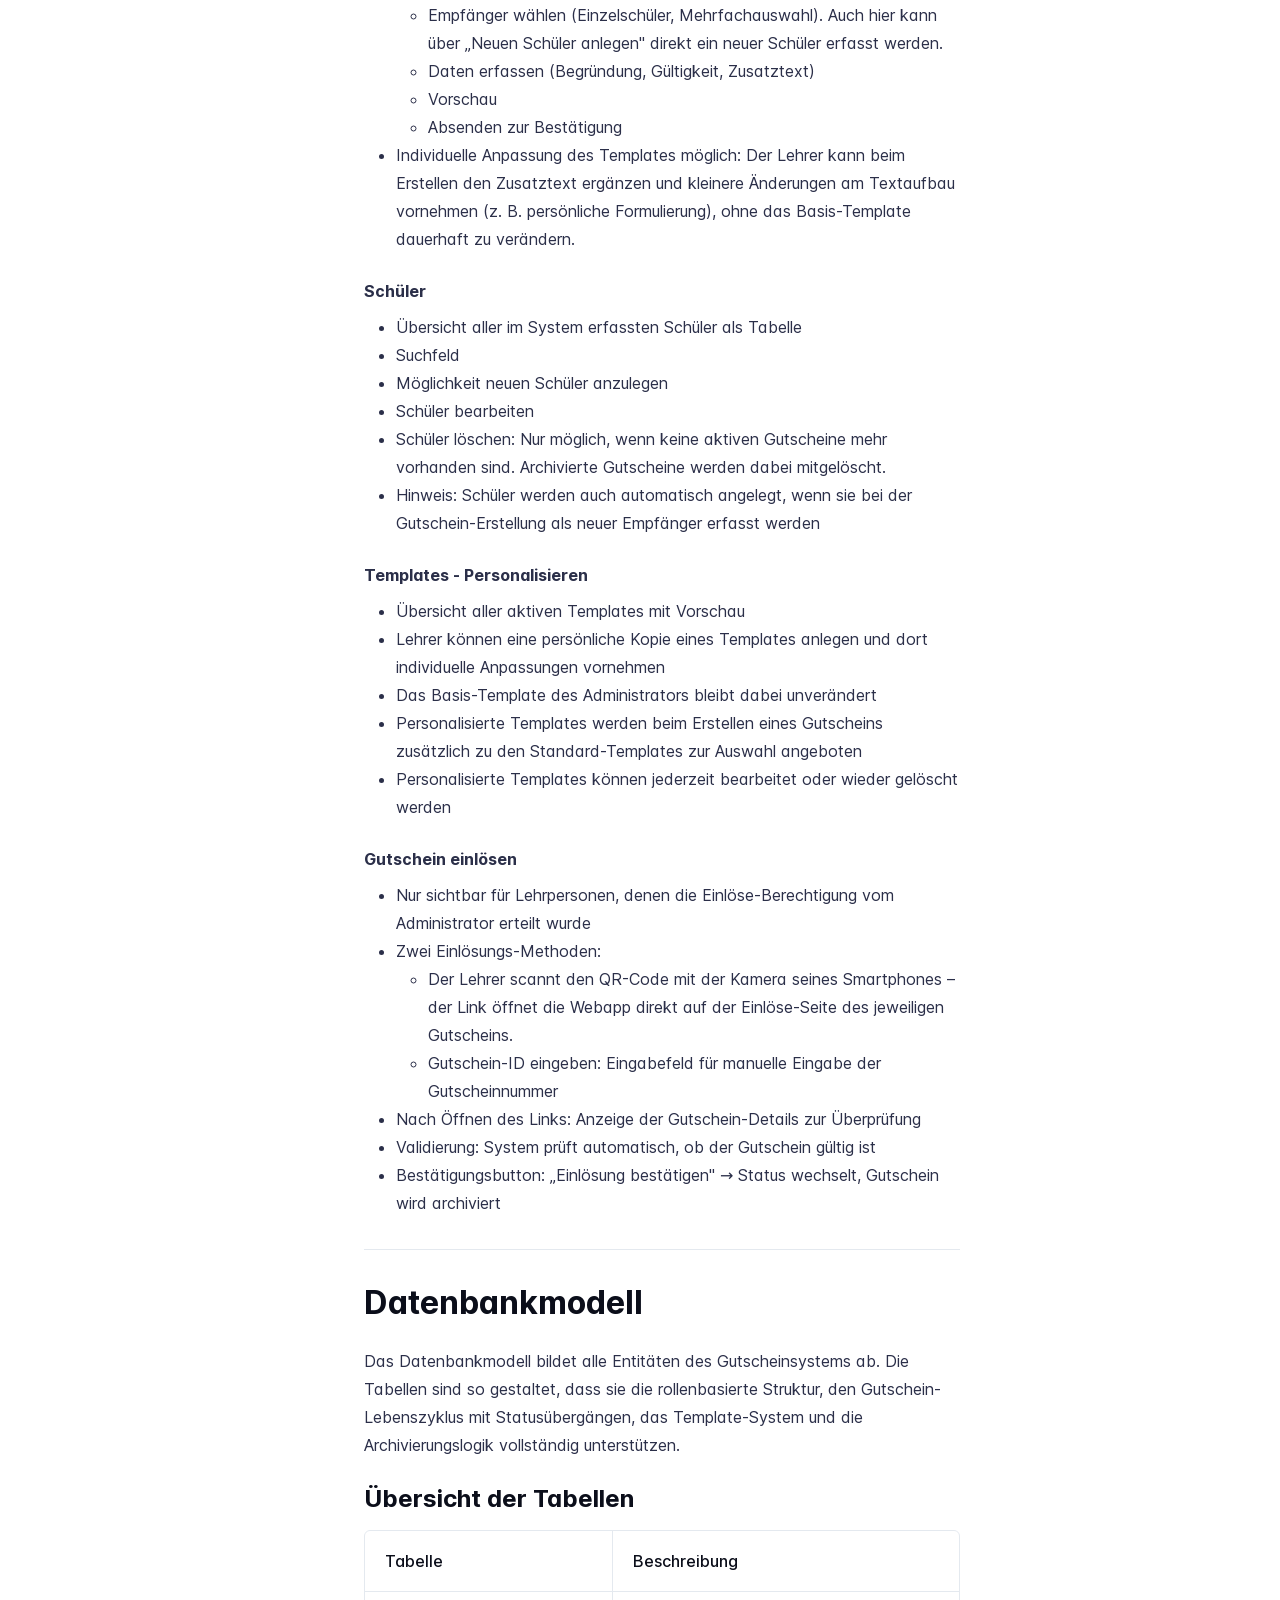
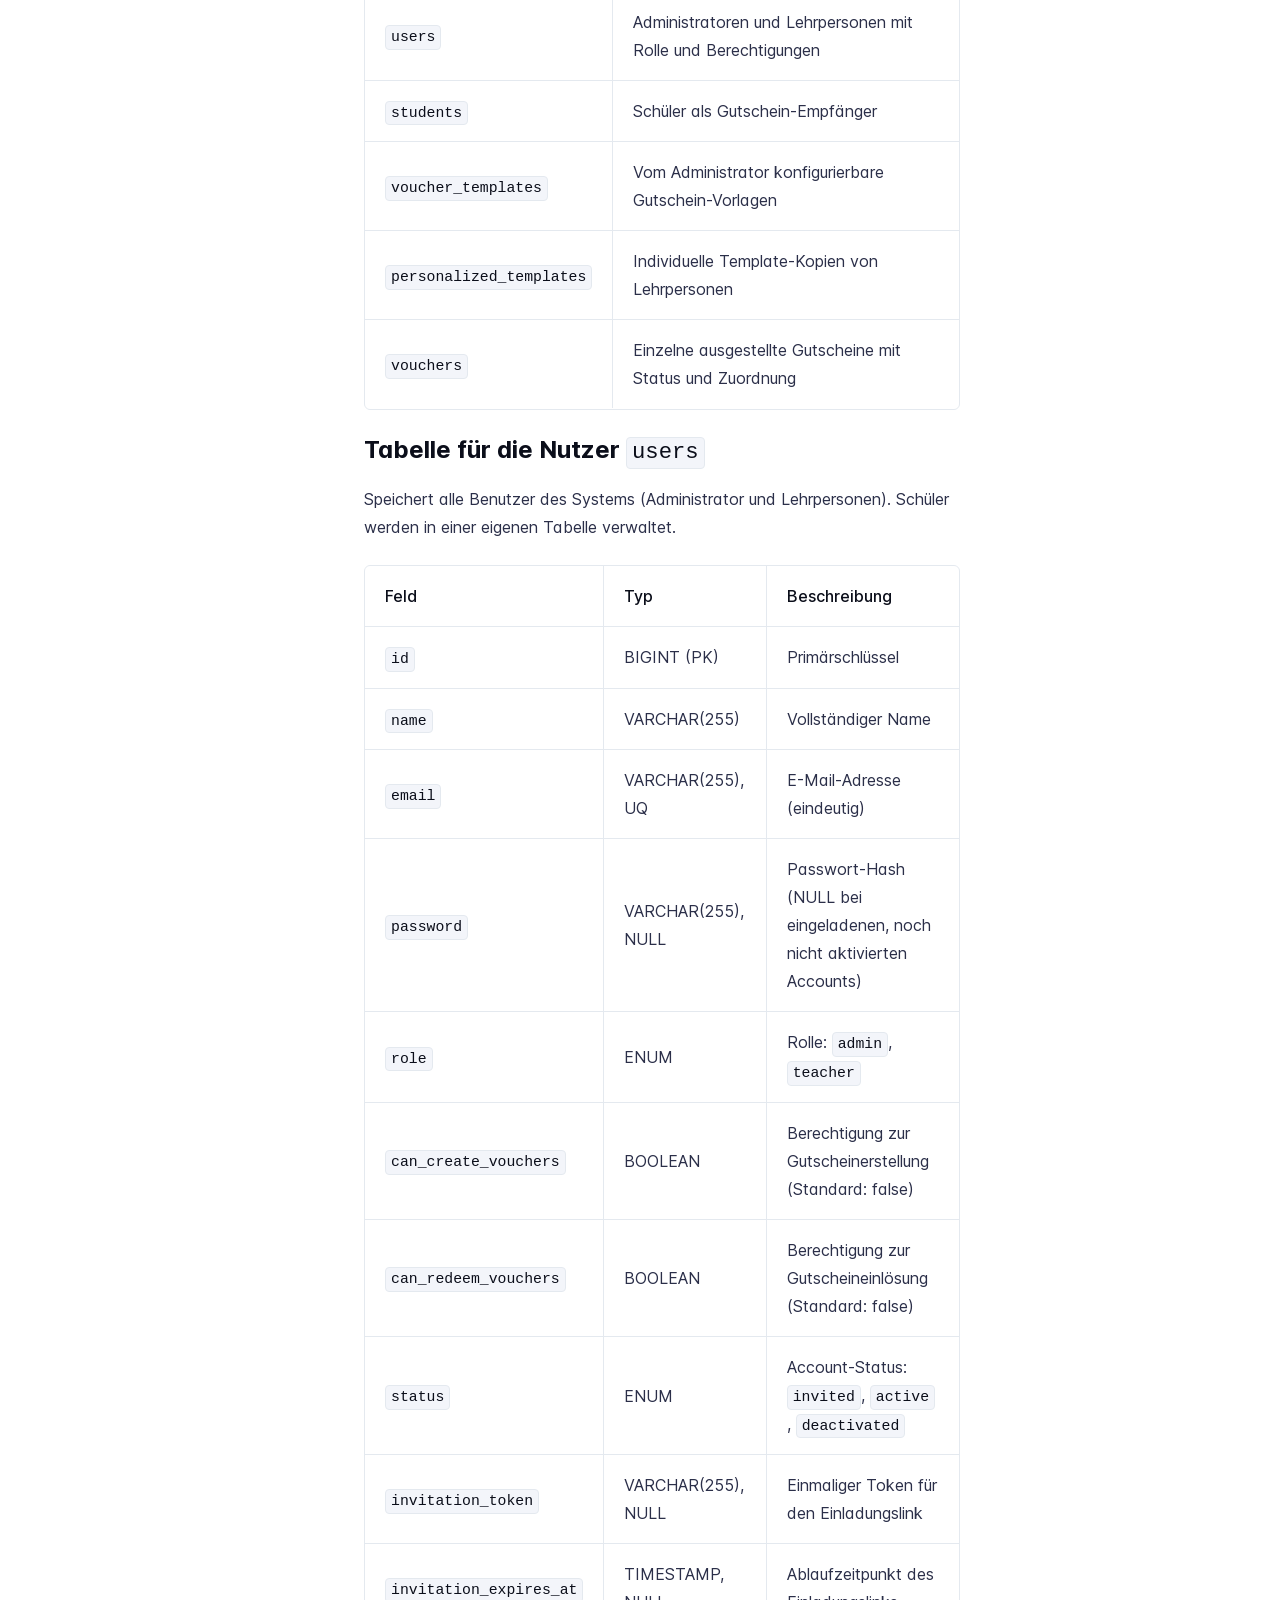
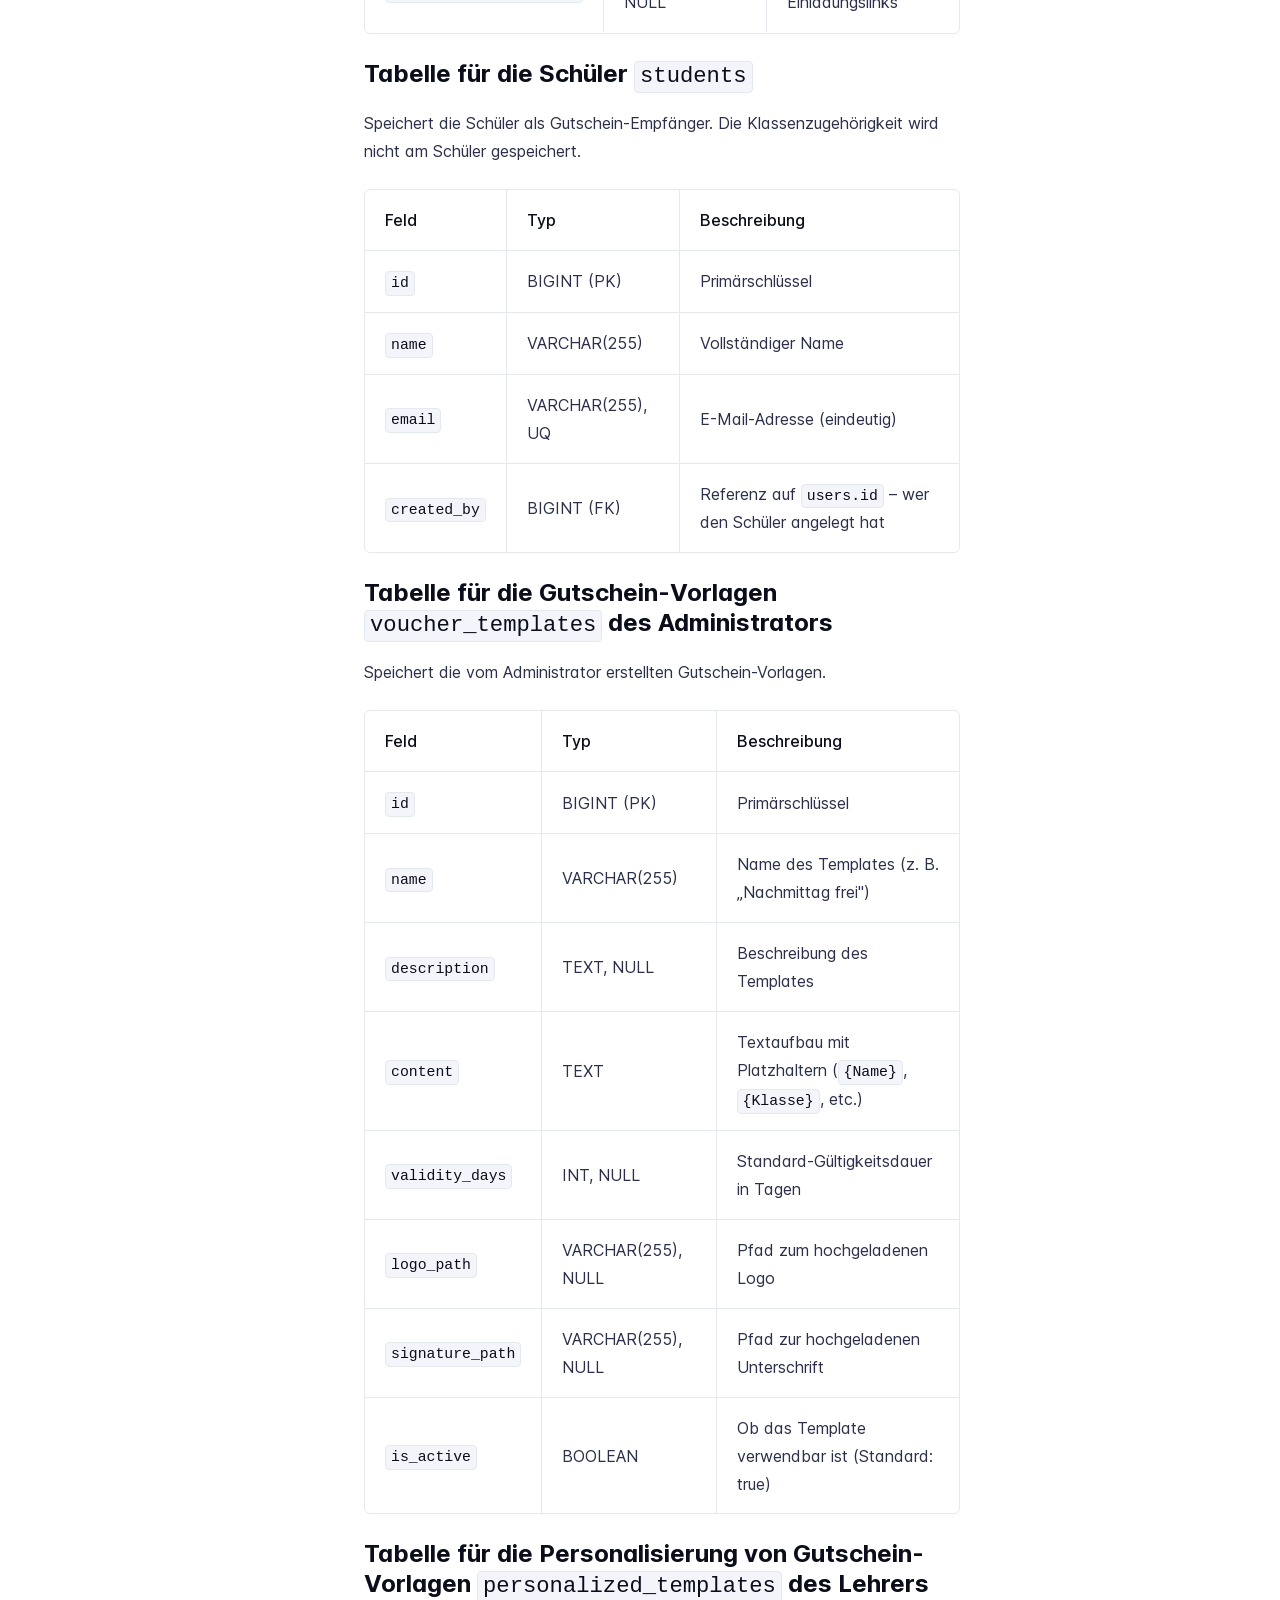
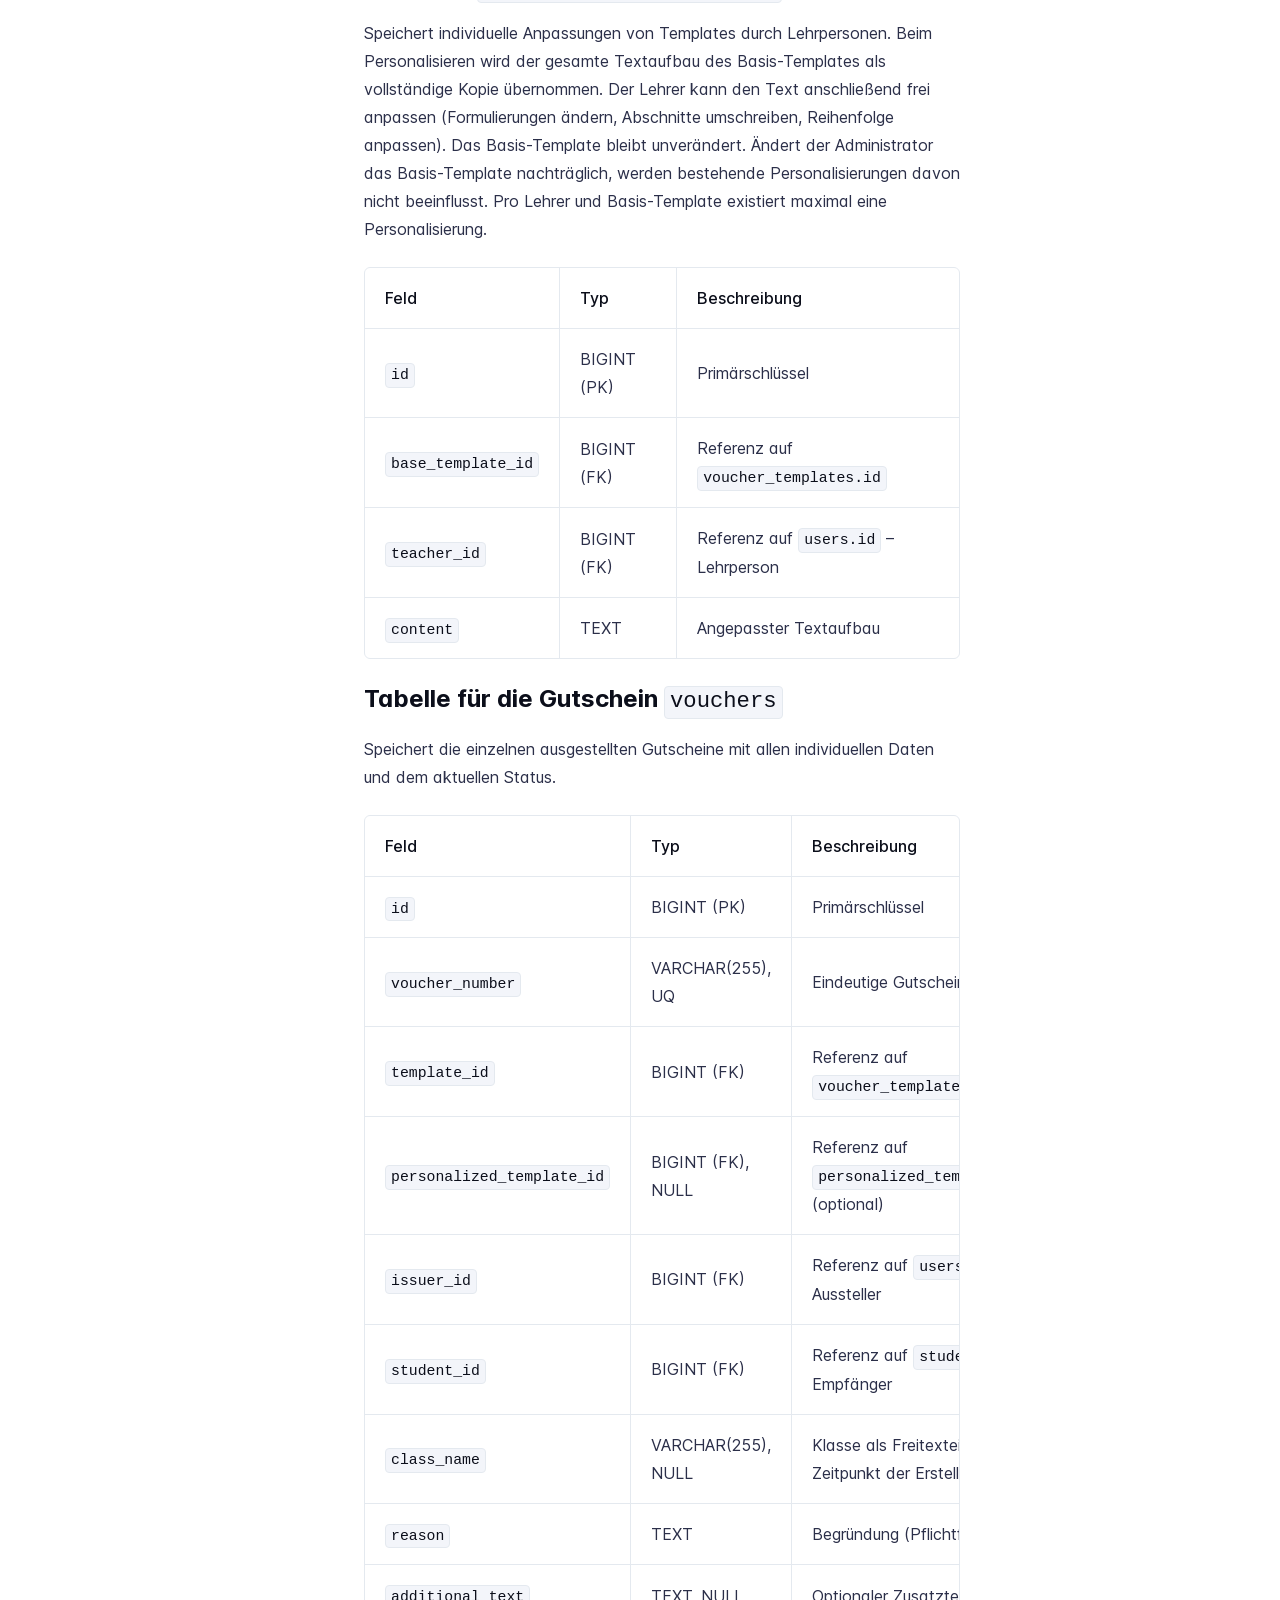
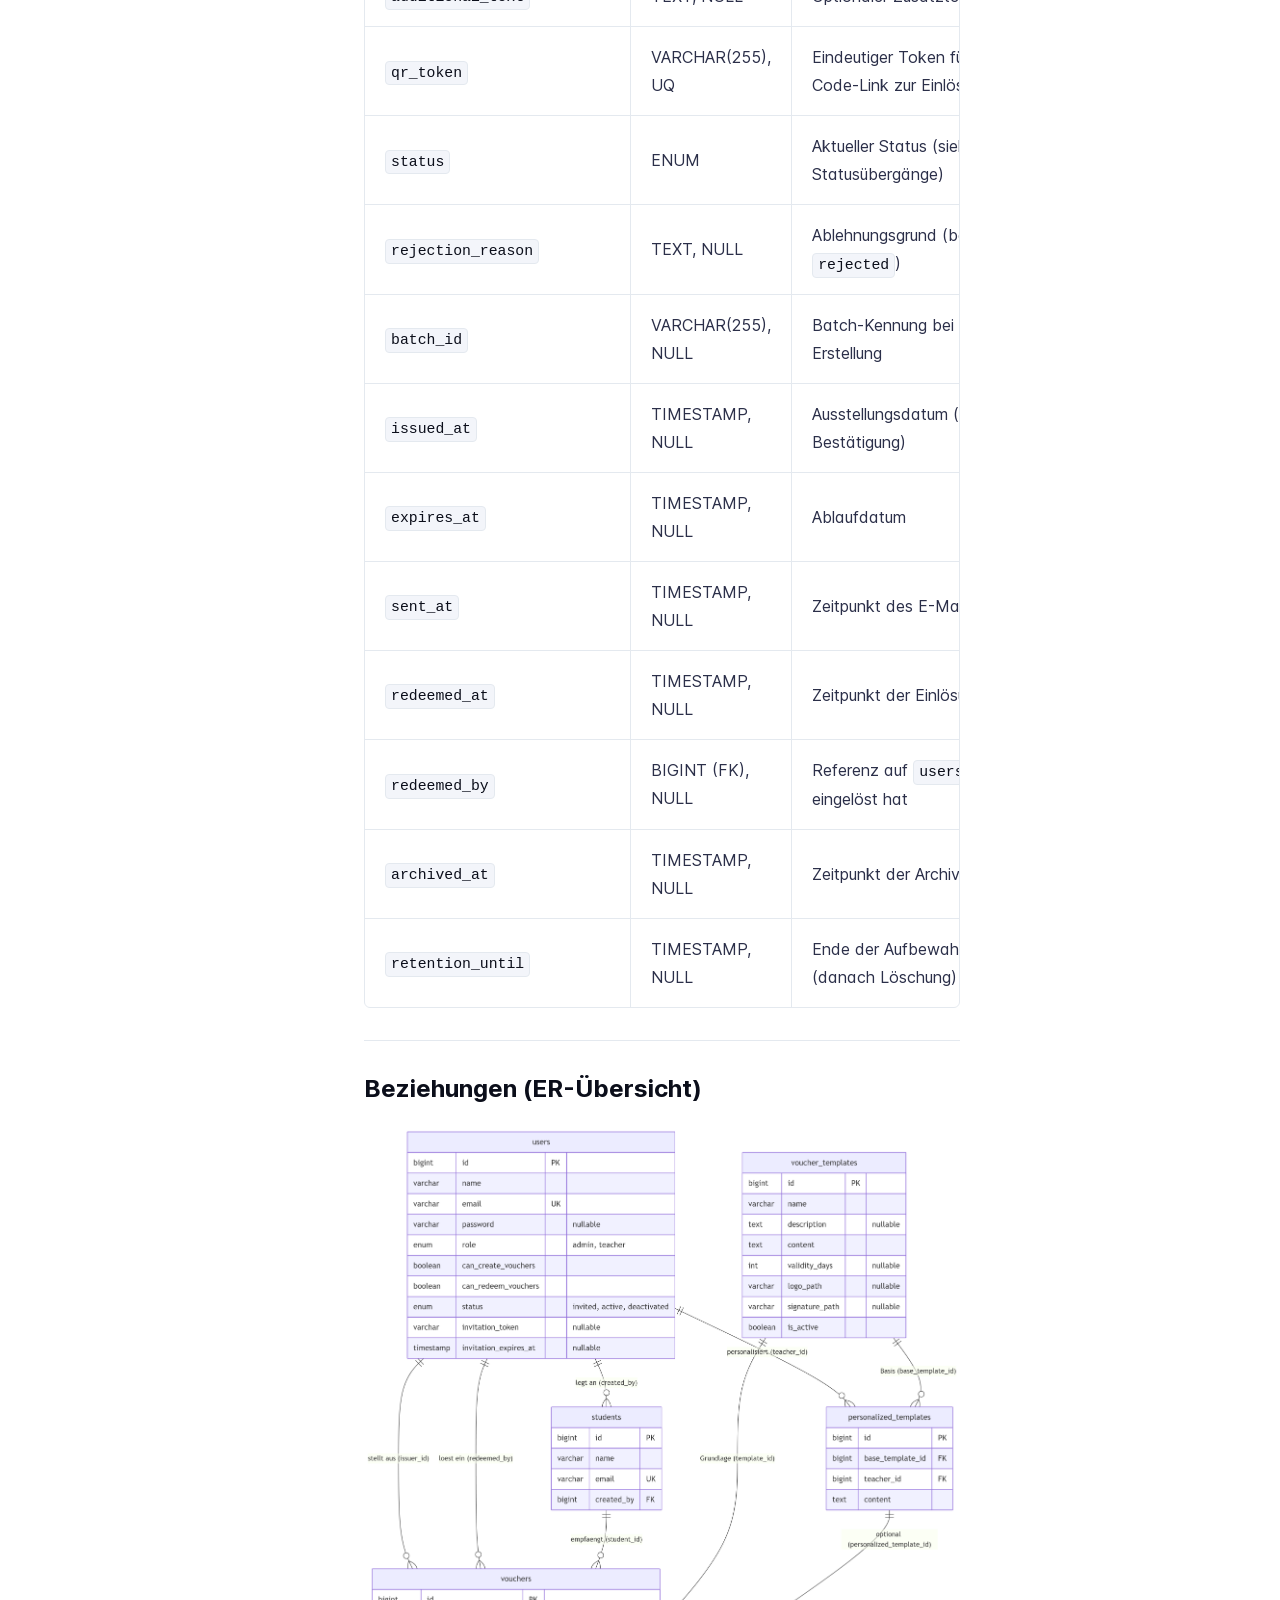
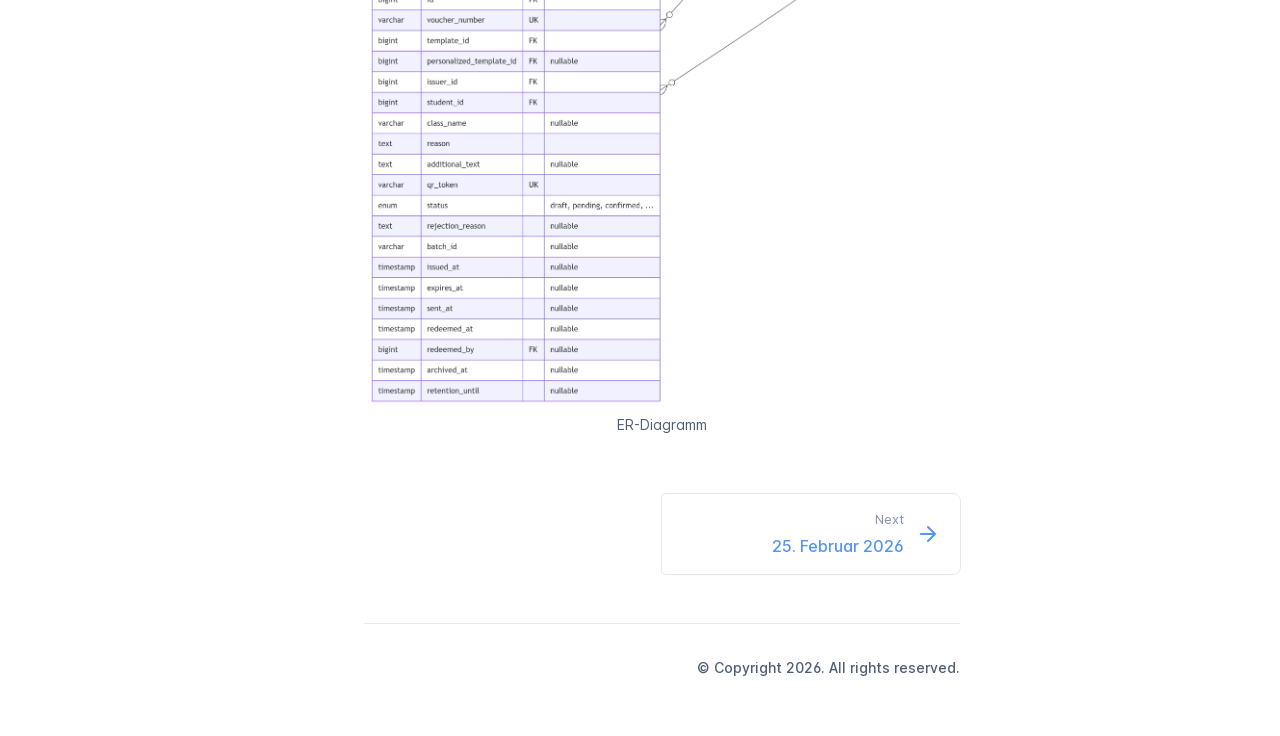
==== commit 49d56ed0: "Refreshes Retype-generated documentation. Process triggered by damoser1." ====
--- a/2026-04-03/index.html
+++ b/2026-04-03/index.html
@@ -4,7 +4,7 @@
     <meta charset="UTF-8">
     <meta name="viewport" content="width=device-width,initial-scale=1">
     <meta name="color-scheme" content="light dark">
-    <meta name="turbo-cache-control" content="no-cache" data-turbo-track="reload" data-track-token="4.1.0.825940249966">
+    <meta name="turbo-cache-control" content="no-cache" data-turbo-track="reload" data-track-token="4.1.0.825940559959">
 
     <!-- See retype.com -->
     <meta name="generator" content="Retype 4.1.0">
@@ -31,11 +31,11 @@
 
     <script data-cfasync="false">(function(){var cl=document.documentElement.classList,ls=localStorage.getItem("retype_scheme"),hd=cl.contains("dark"),hl=cl.contains("light"),wm=window.matchMedia&&window.matchMedia("(prefers-color-scheme: dark)").matches;if(ls==="dark"||(!ls&&wm&&!hd&&!hl)){cl.remove("light");cl.add("dark")}else if(ls==="light"||(!ls&&!wm&&!hd&&!hl)){cl.remove("dark");cl.add("light")}})();</script>
 
-    <link href="../resources/css/retype.css?v=4.1.0.825940249966" rel="stylesheet">
-
-    <script data-cfasync="false" src="../resources/js/config.js?v=4.1.0.825940249966" data-turbo-eval="false" defer></script>
+    <link href="../resources/css/retype.css?v=4.1.0.825940559959" rel="stylesheet">
+
+    <script data-cfasync="false" src="../resources/js/config.js?v=4.1.0.825940559959" data-turbo-eval="false" defer></script>
     <script data-cfasync="false" src="../resources/js/retype.js?v=4.1.0" data-turbo-eval="false" defer></script>
-    <script id="lunr-js" data-cfasync="false" src="../resources/js/lunr.js?v=4.1.0.825940249966" data-turbo-eval="false" defer></script>
+    <script id="lunr-js" data-cfasync="false" src="../resources/js/lunr.js?v=4.1.0.825940559959" data-turbo-eval="false" defer></script>
 </head>
 <body>
     <div id="retype-app" class="relative text-base antialiased text-base-text bg-base-bg font-body">
@@ -745,20 +745,13 @@
             
                 <nav id="retype-nextprev" class="print:hidden flex mt-14">
                     <div class="w-1/2">
-                        <a class="px-5 py-4 h-full flex items-center break-normal font-medium text-body-link border border-base-border hover:border-base-border-hover rounded-l-lg transition-colors duration-150 relative hover:z-5" href="../">
-                            <svg xmlns="http://www.w3.org/2000/svg" class="mr-3" width="24" height="24" viewBox="0 0 24 24" fill="currentColor" overflow="visible"><path d="M19 11H7.41l5.29-5.29a.996.996 0 10-1.41-1.41l-7 7a1 1 0 000 1.42l7 7a1.024 1.024 0 001.42-.01.996.996 0 000-1.41L7.41 13H19c.55 0 1-.45 1-1s-.45-1-1-1z" /><path fill="none" d="M0 0h24v24H0z" /></svg>
-                            <span>
-                                <span class="block text-xs font-normal text-base-text-muted">Previous</span>
-                                <span class="block mt-1">Gutscheinsystem</span>
-                            </span>
-                        </a>
                     </div>
             
                     <div class="w-1/2">
-                        <a class="px-5 py-4 -mx-px h-full flex items-center justify-end break-normal font-medium text-body-link border border-base-border hover:border-base-border-hover rounded-r-lg transition-colors duration-150 relative hover:z-5" href="../2026-18-02/">
+                        <a class="px-5 py-4 -mx-px h-full flex items-center justify-end break-normal font-medium text-body-link border border-base-border hover:border-base-border-hover rounded-l rounded-r-lg transition-colors duration-150 relative hover:z-5" href="../2026-25-02/">
                             <span>
                                 <span class="block text-xs font-normal text-right text-base-text-muted">Next</span>
-                                <span class="block mt-1">18. Februar 2026</span>
+                                <span class="block mt-1">25. Februar 2026</span>
                             </span>
                             <svg xmlns="http://www.w3.org/2000/svg" class="ml-3" width="24" height="24" viewBox="0 0 24 24" fill="currentColor" overflow="visible"><path d="M19.92 12.38a1 1 0 00-.22-1.09l-7-7a.996.996 0 10-1.41 1.41l5.3 5.3H5c-.55 0-1 .45-1 1s.45 1 1 1h11.59l-5.29 5.29a.996.996 0 000 1.41c.19.2.44.3.7.3s.51-.1.71-.29l7-7c.09-.09.16-.21.21-.33z" /><path fill="none" d="M0 0h24v24H0z" /></svg>
                         </a>
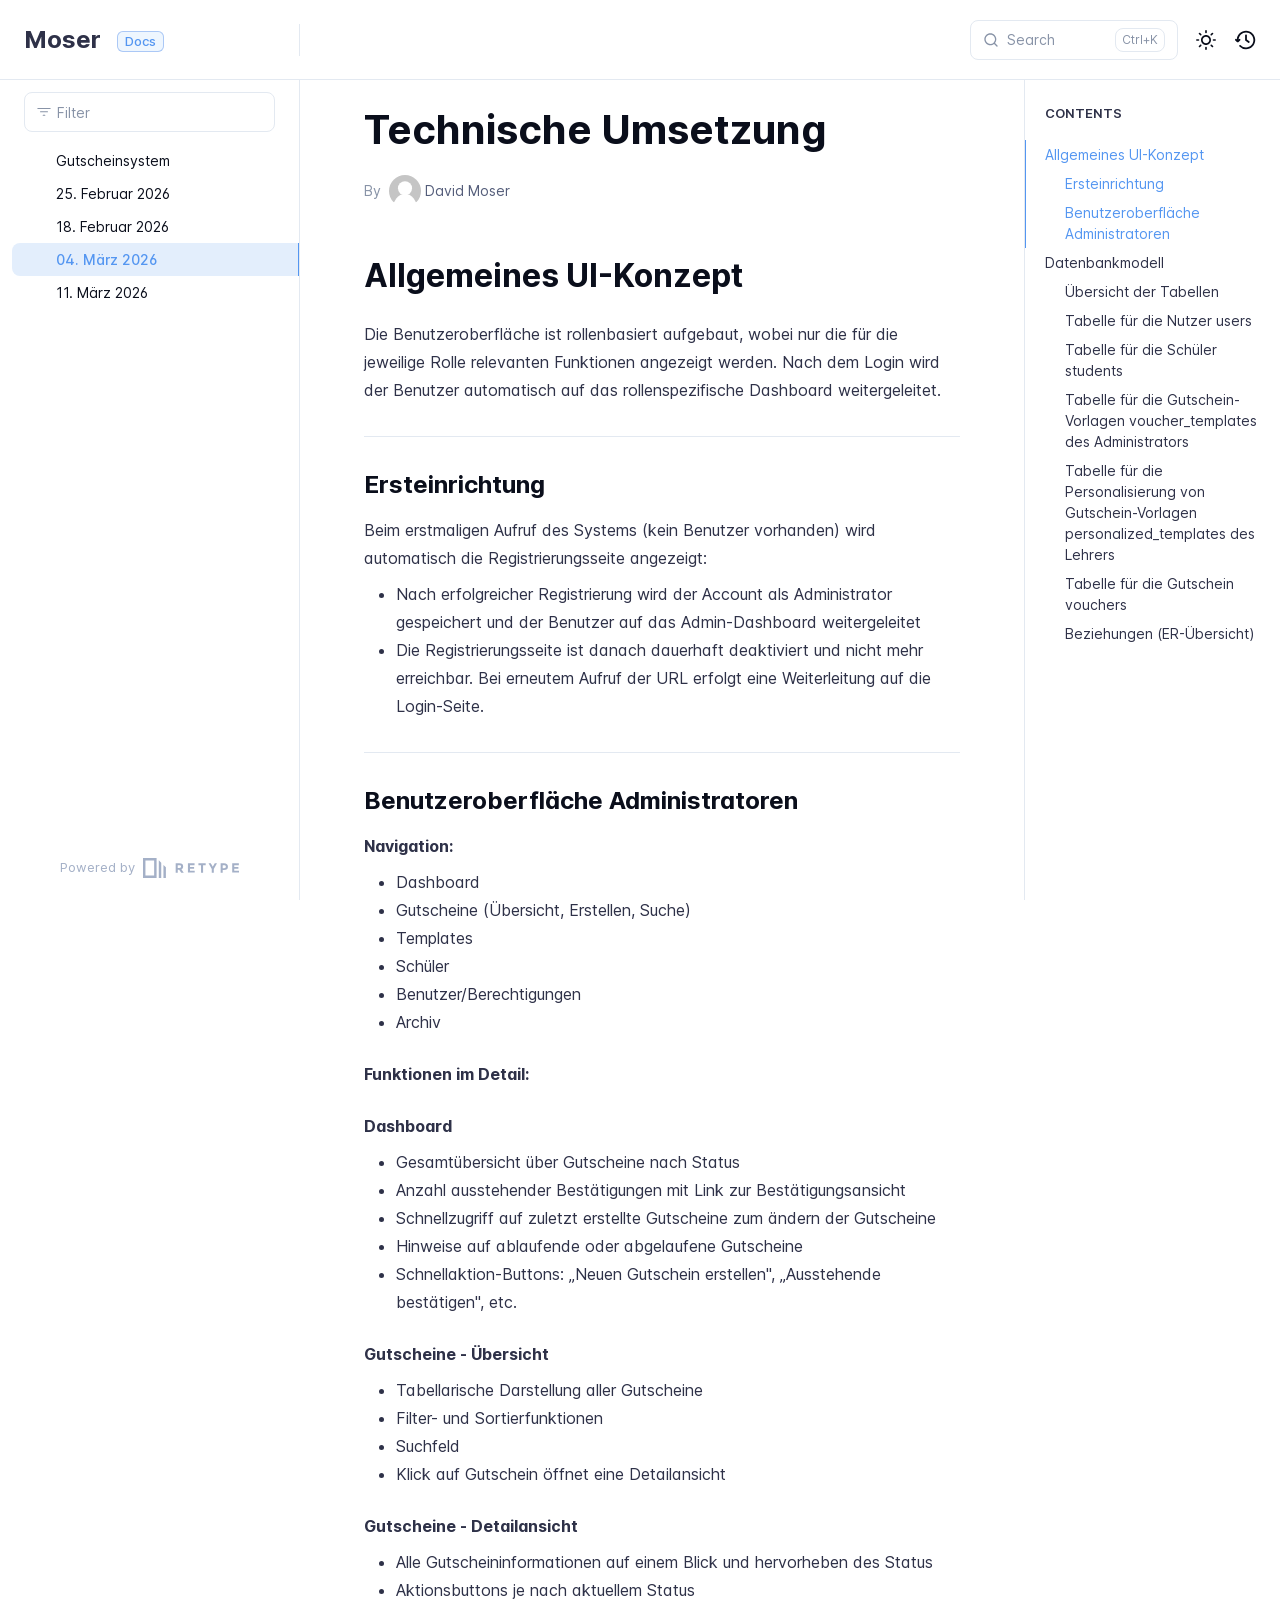
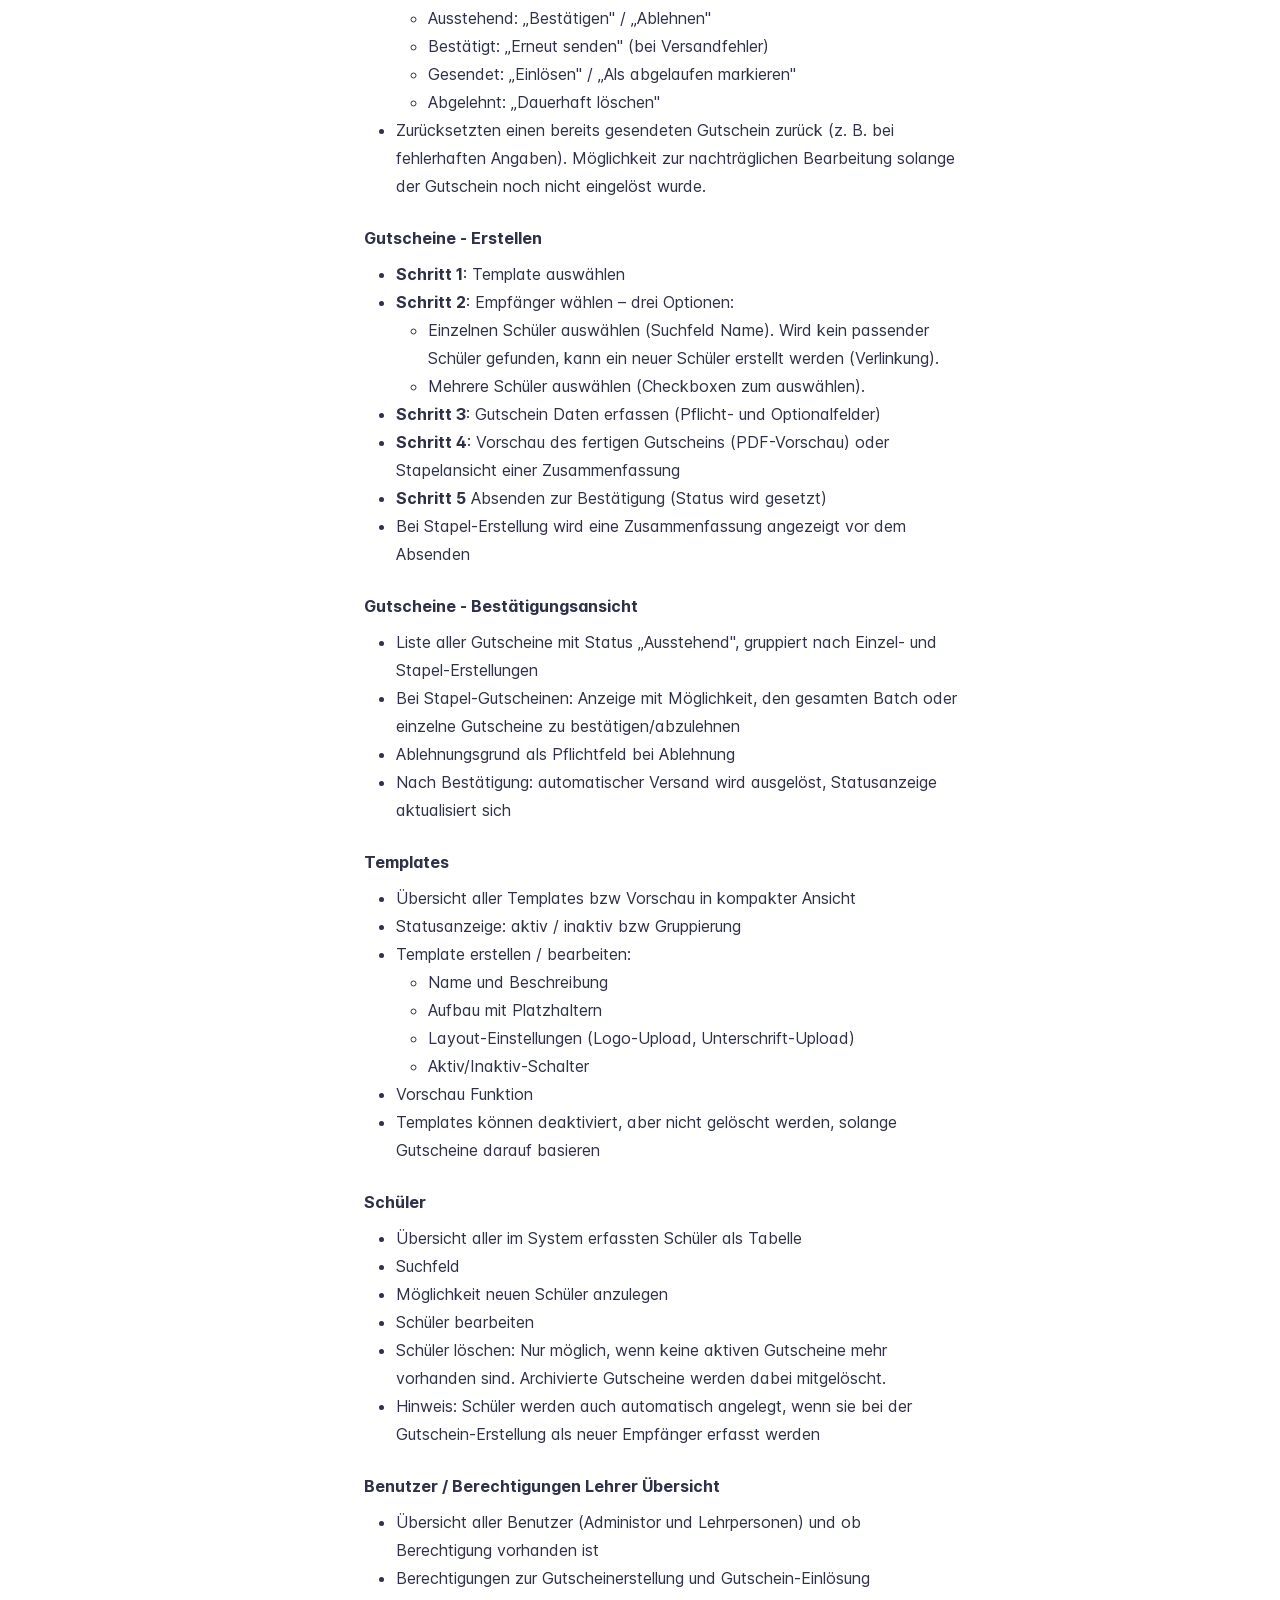
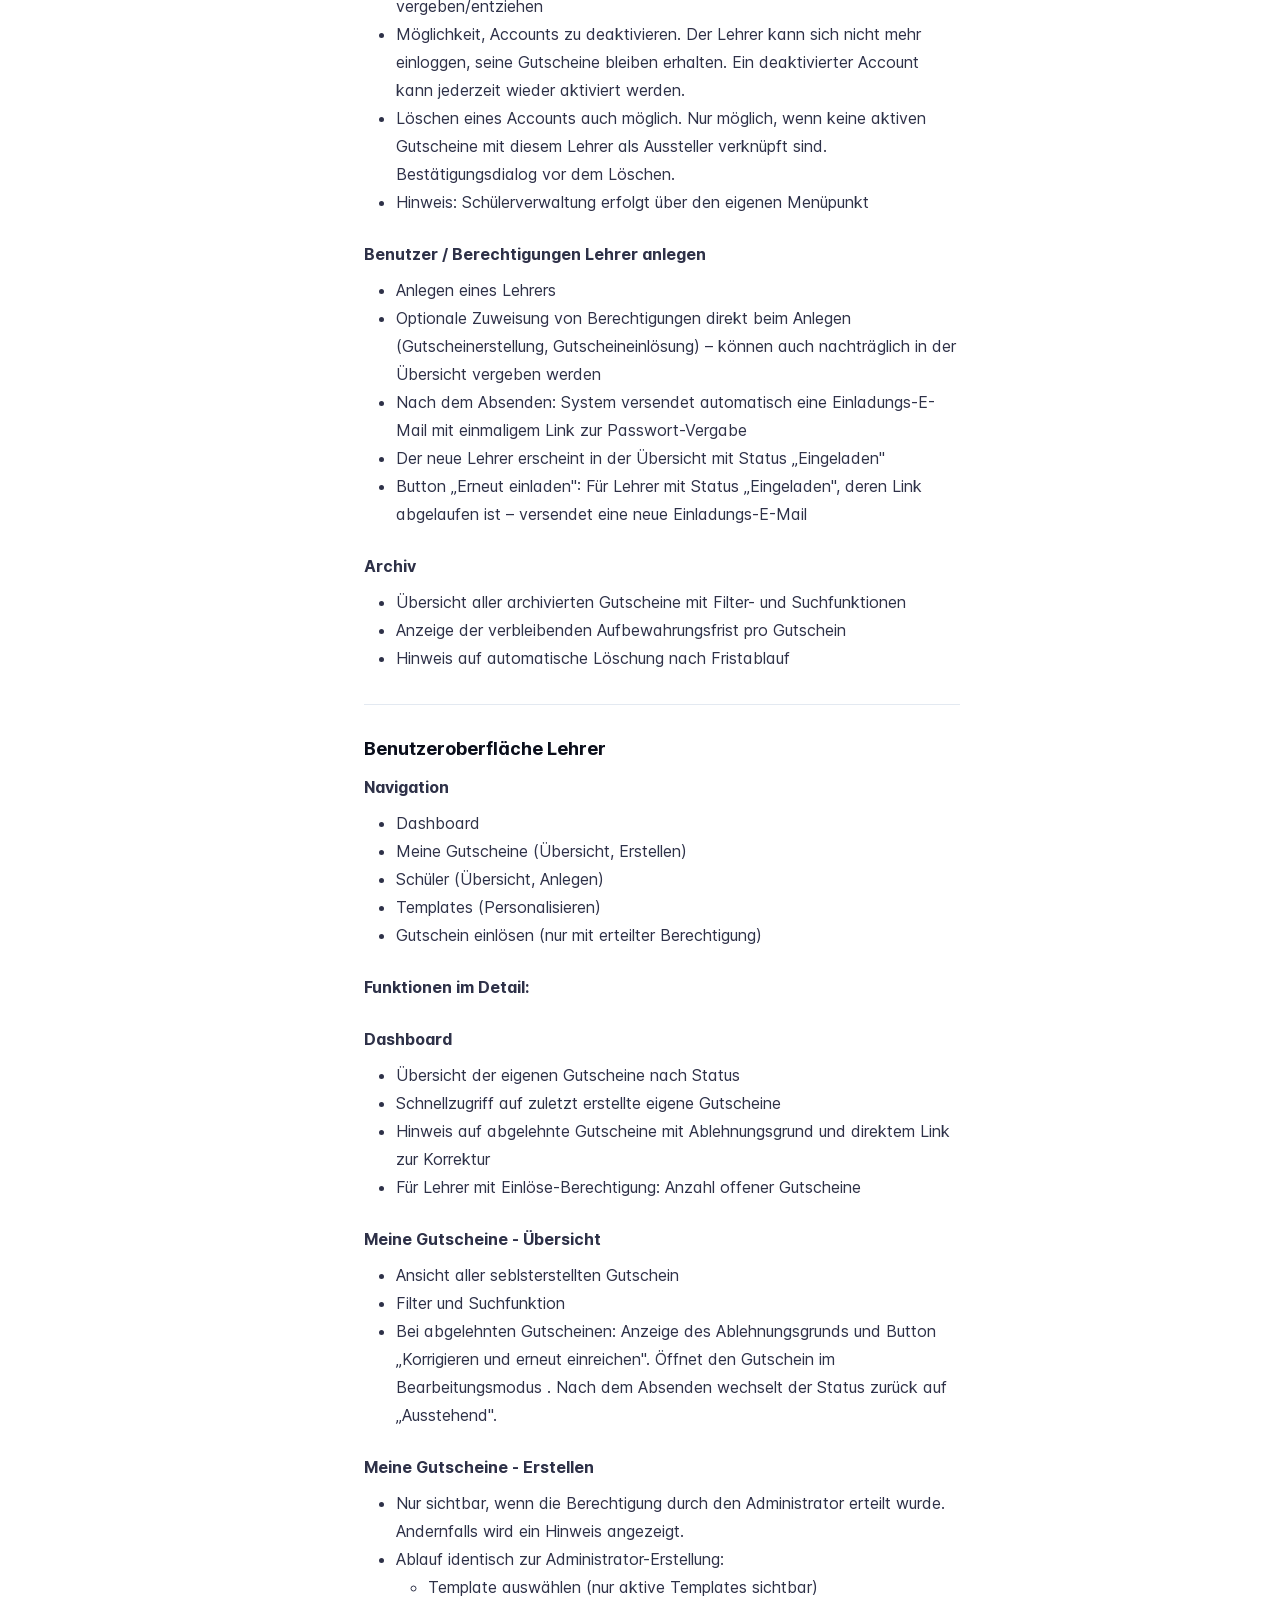
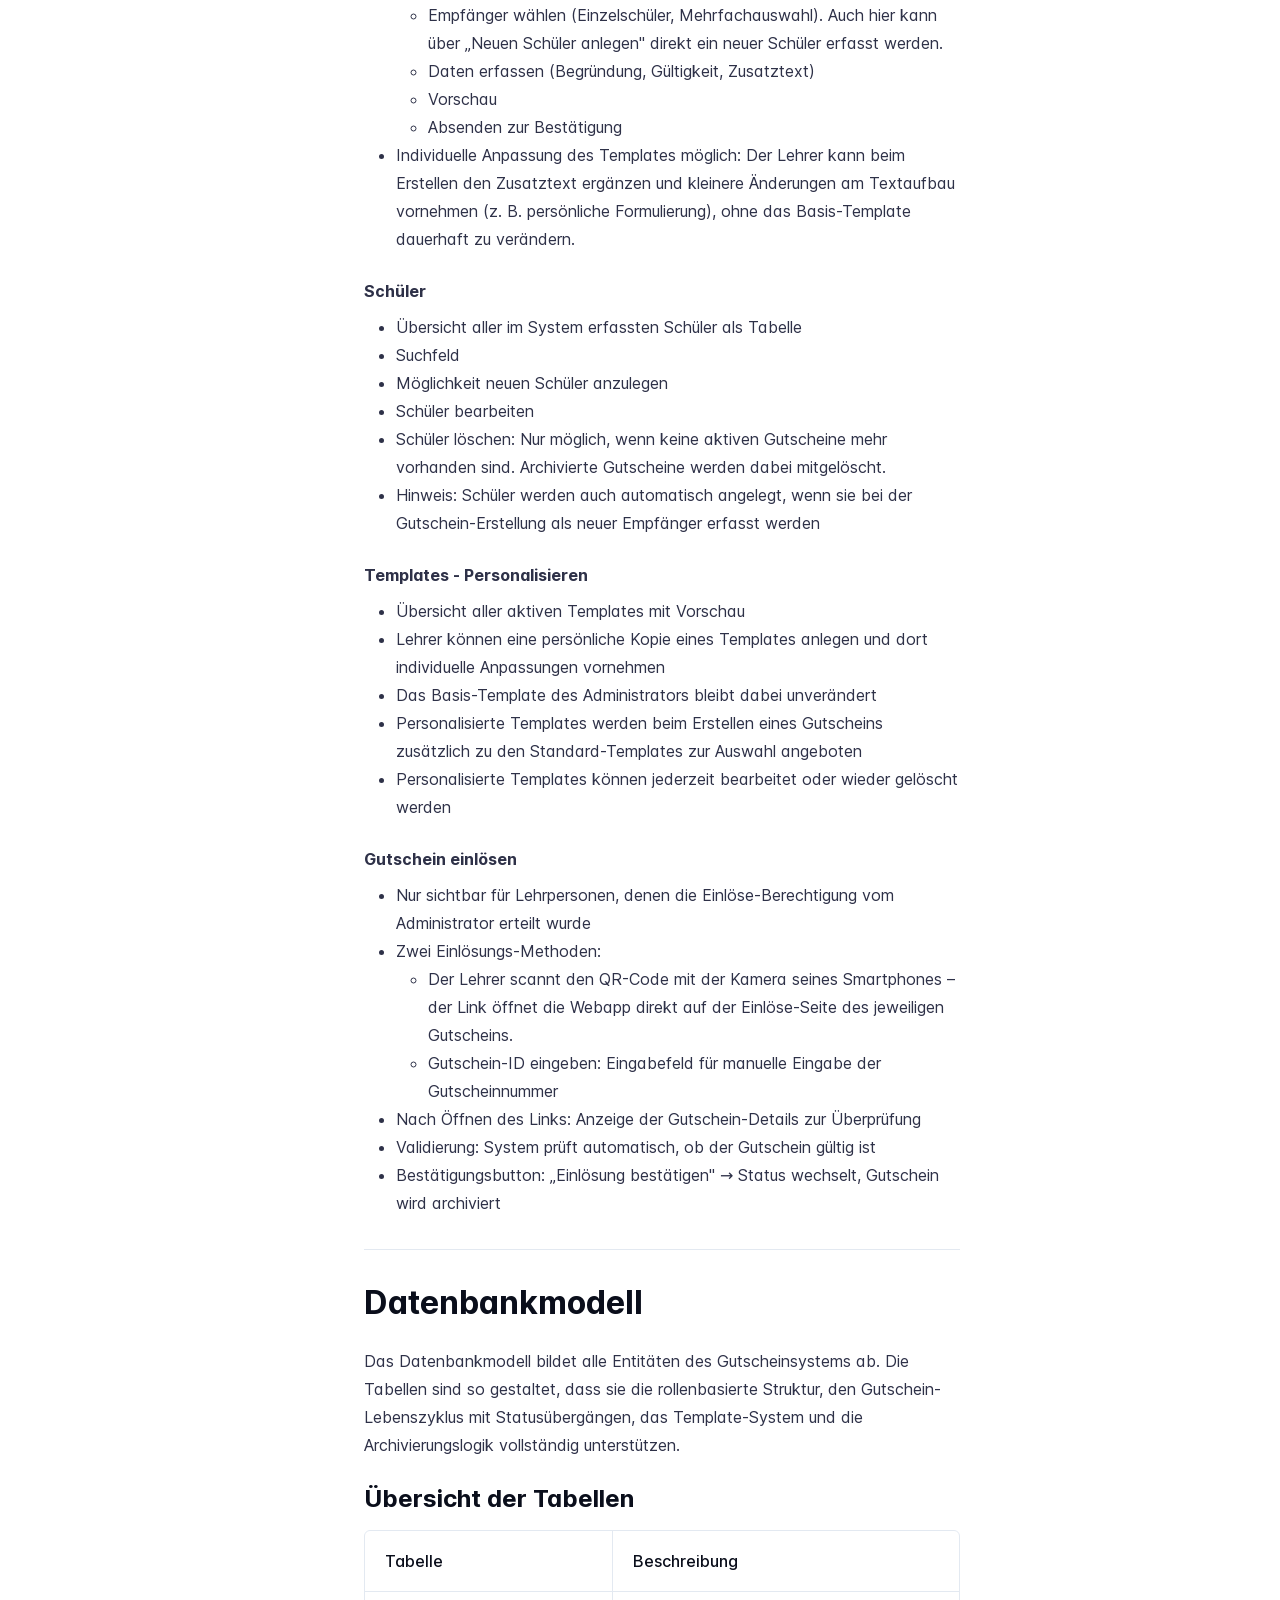
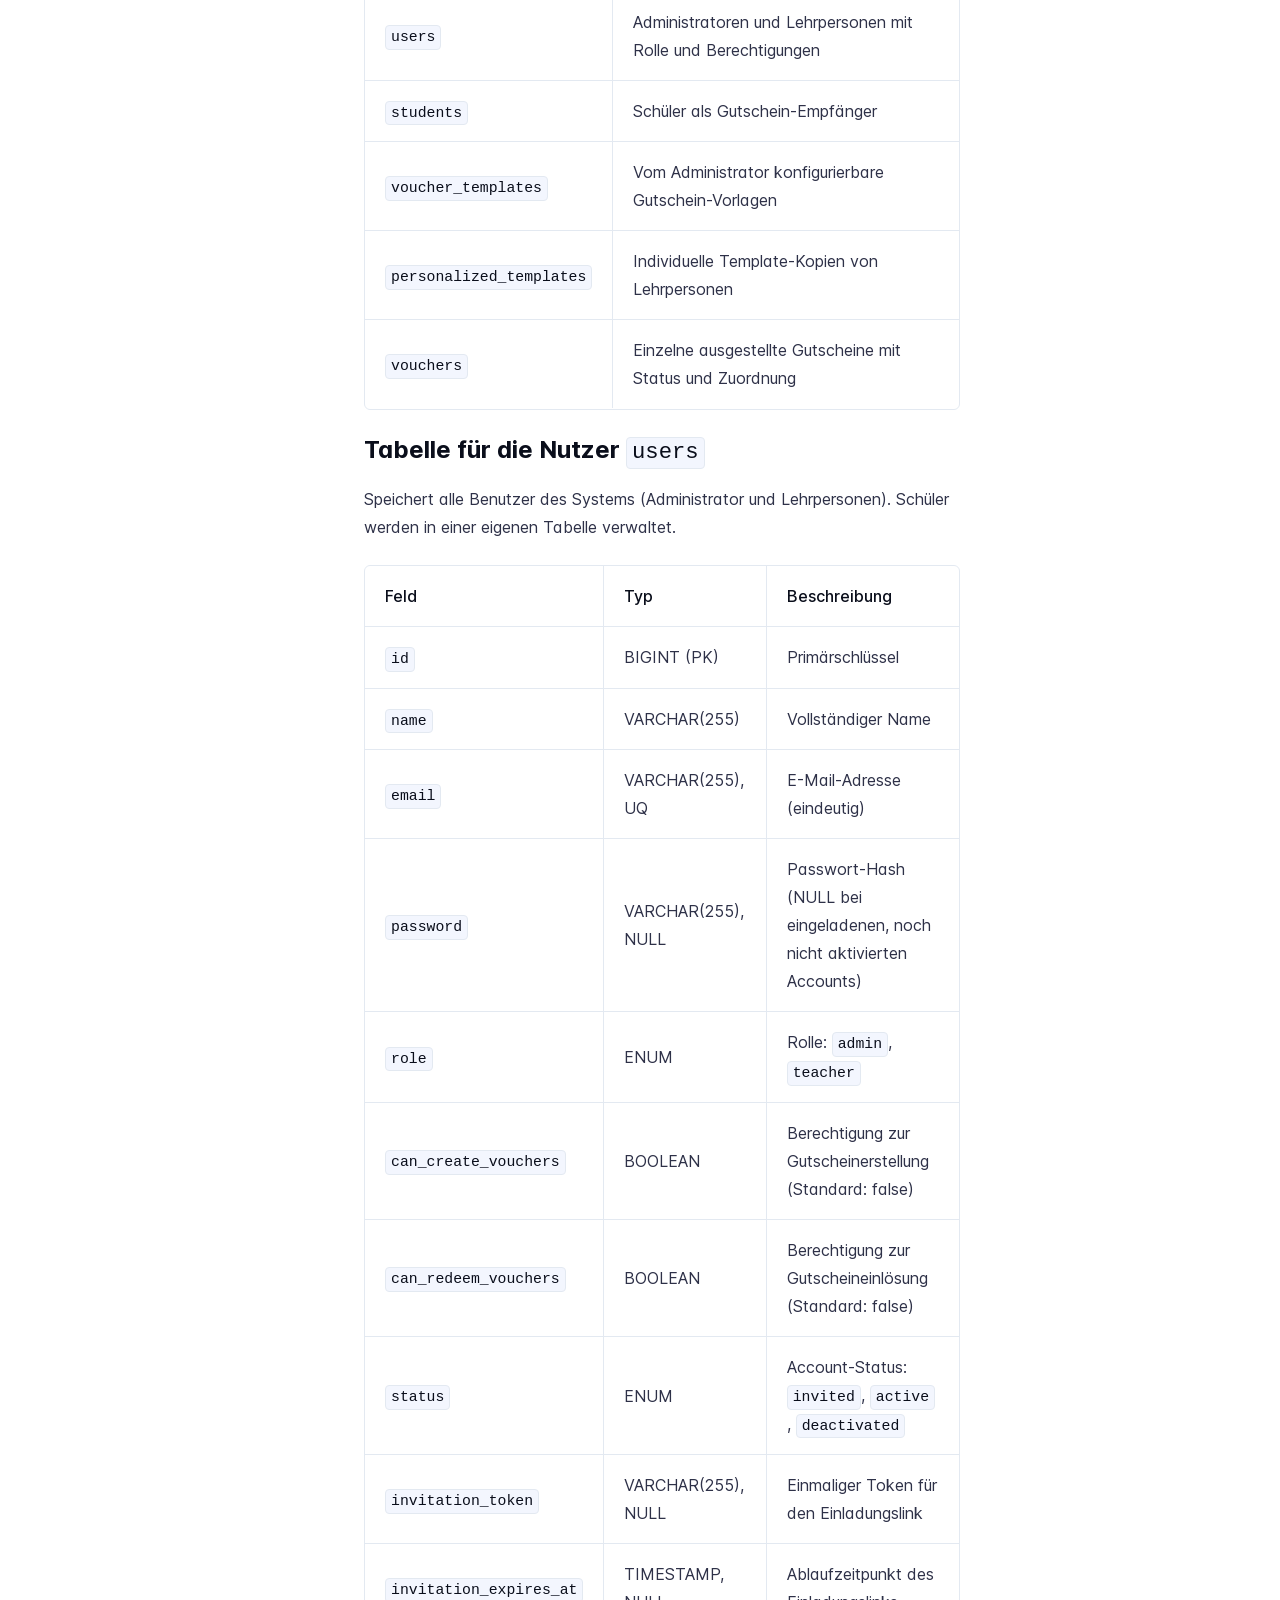
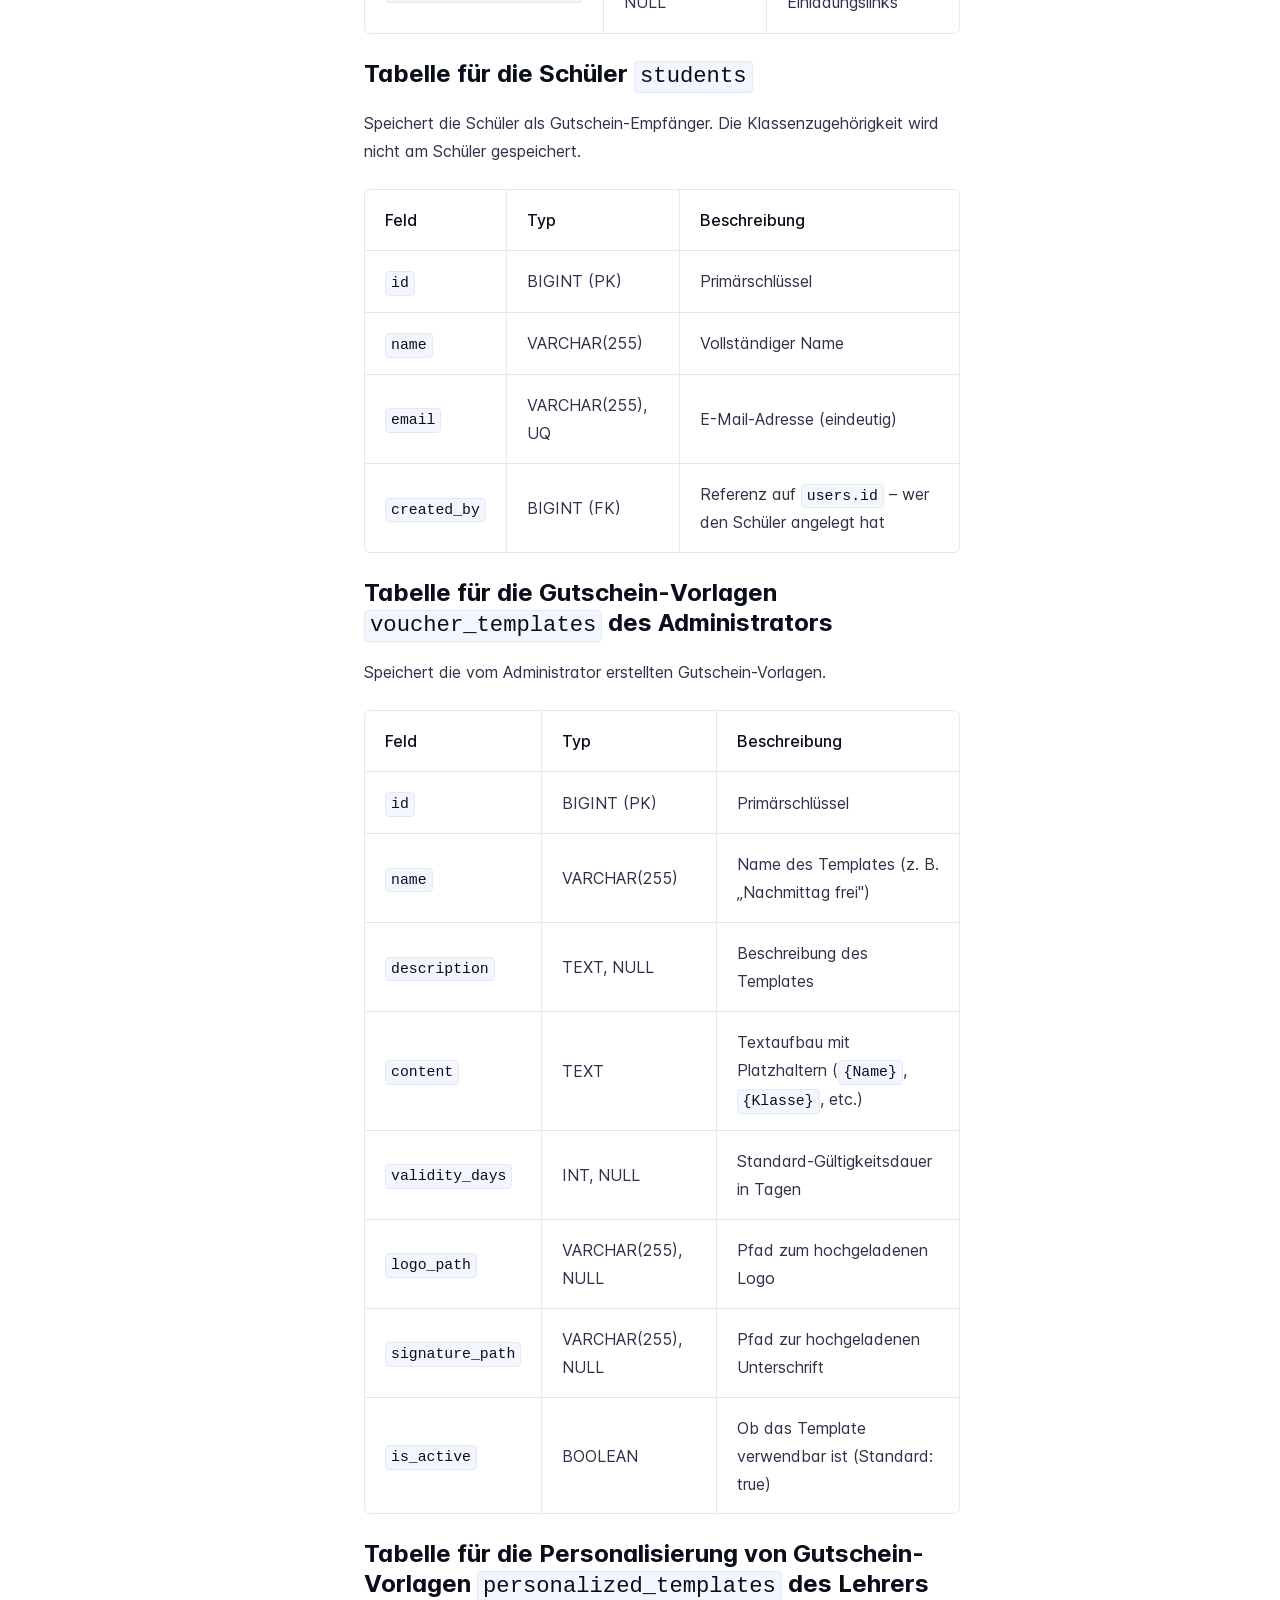
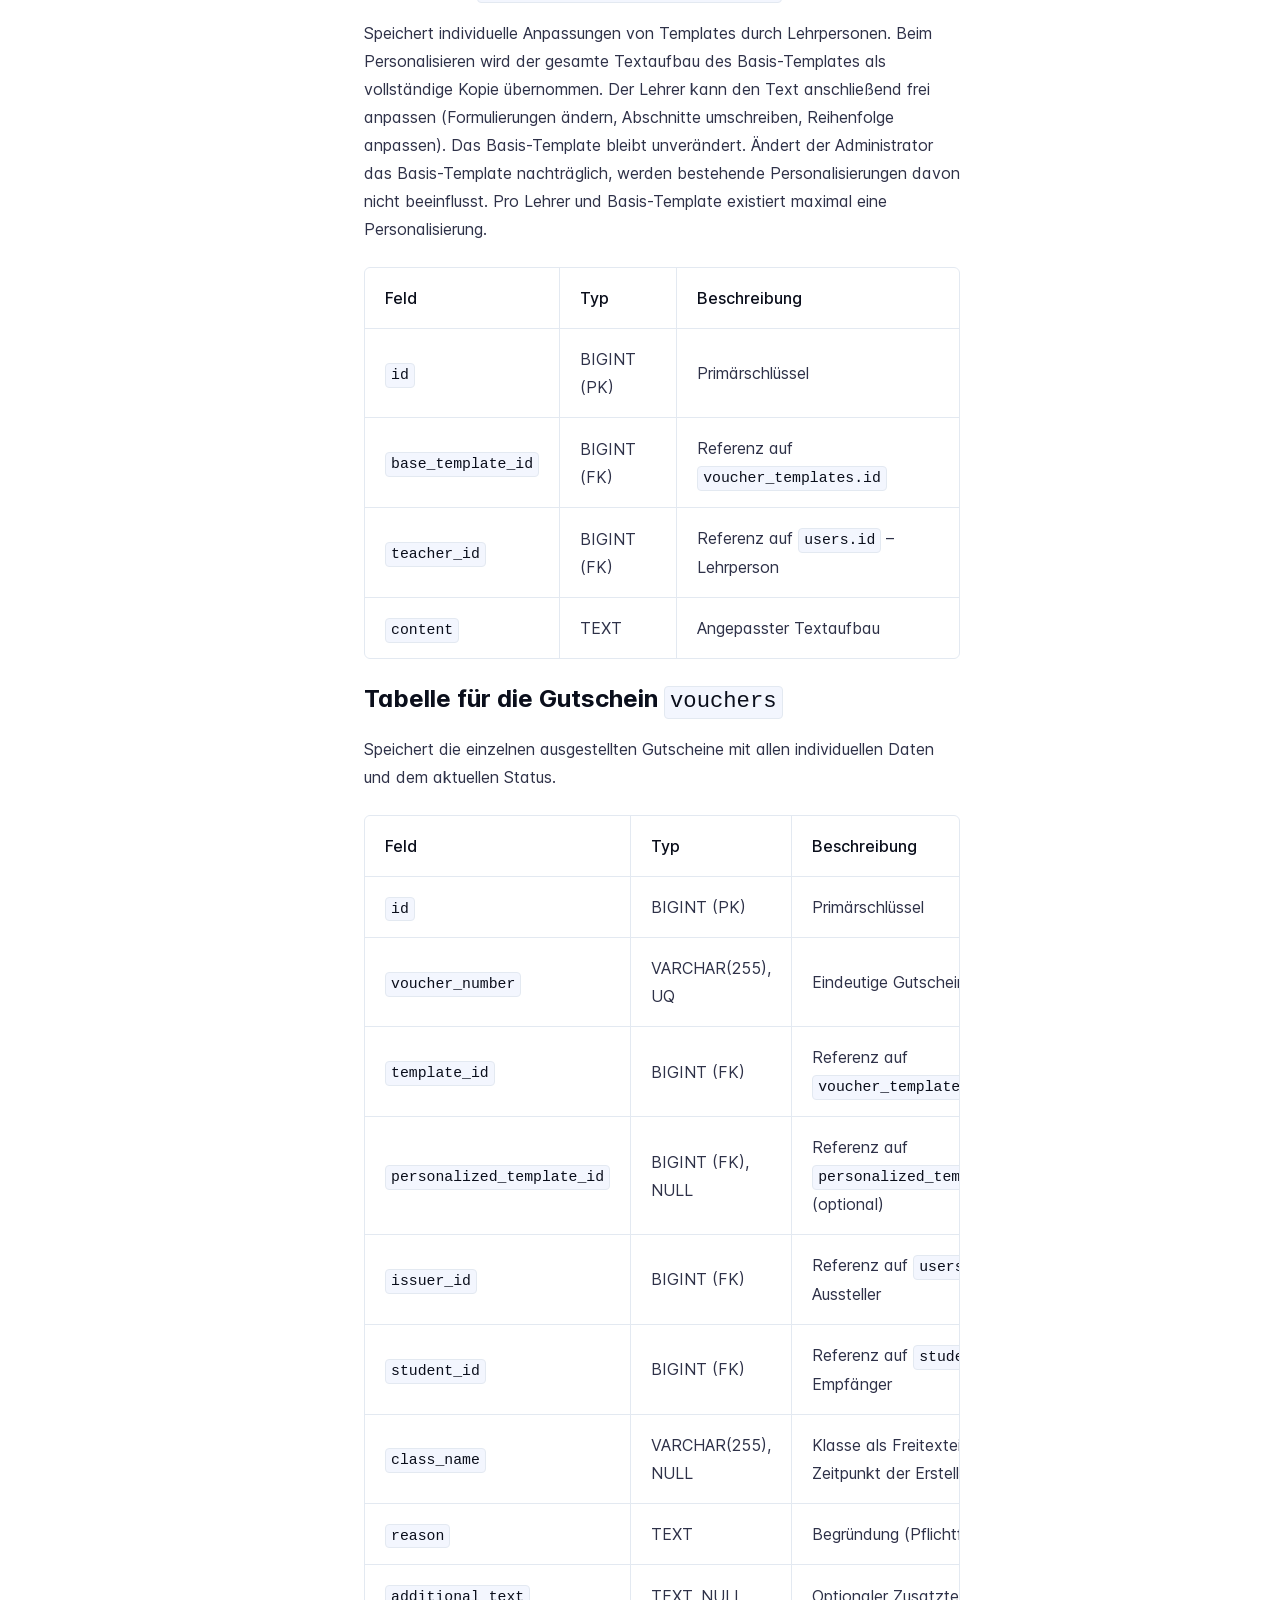
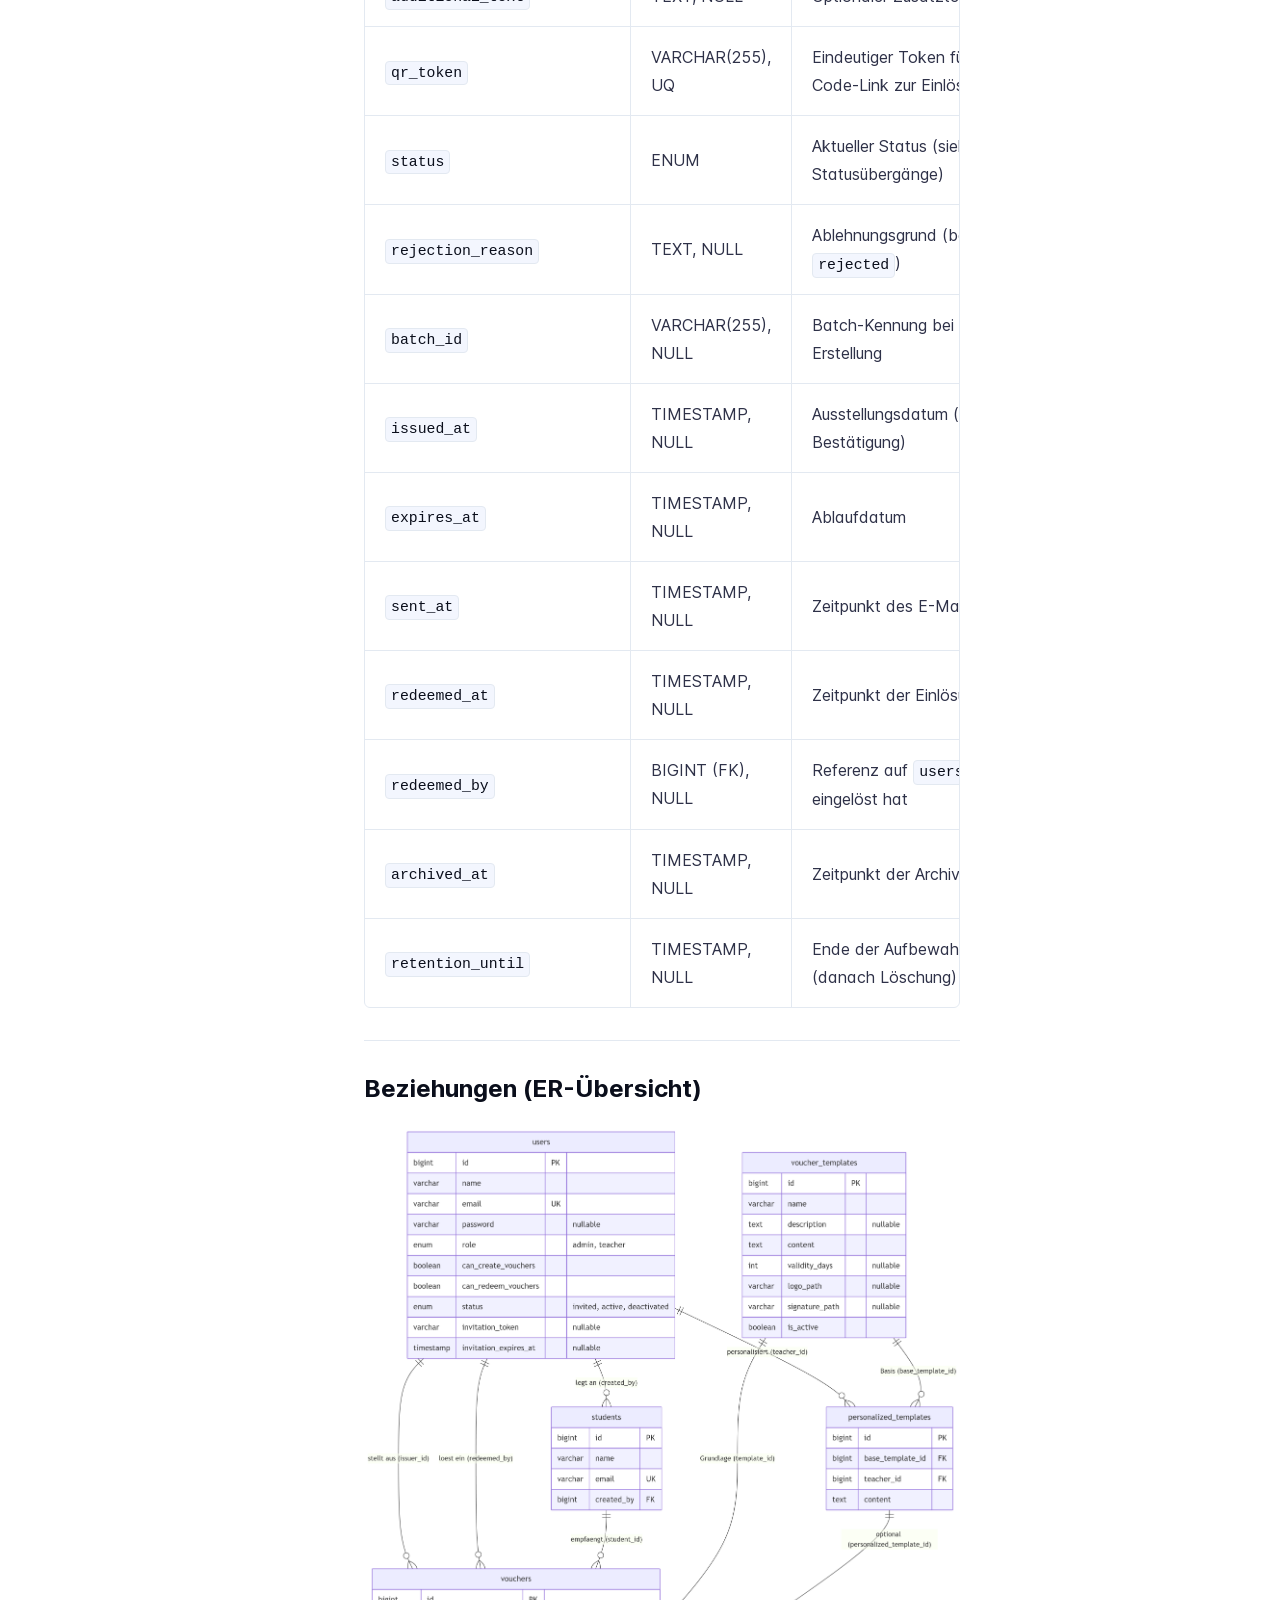
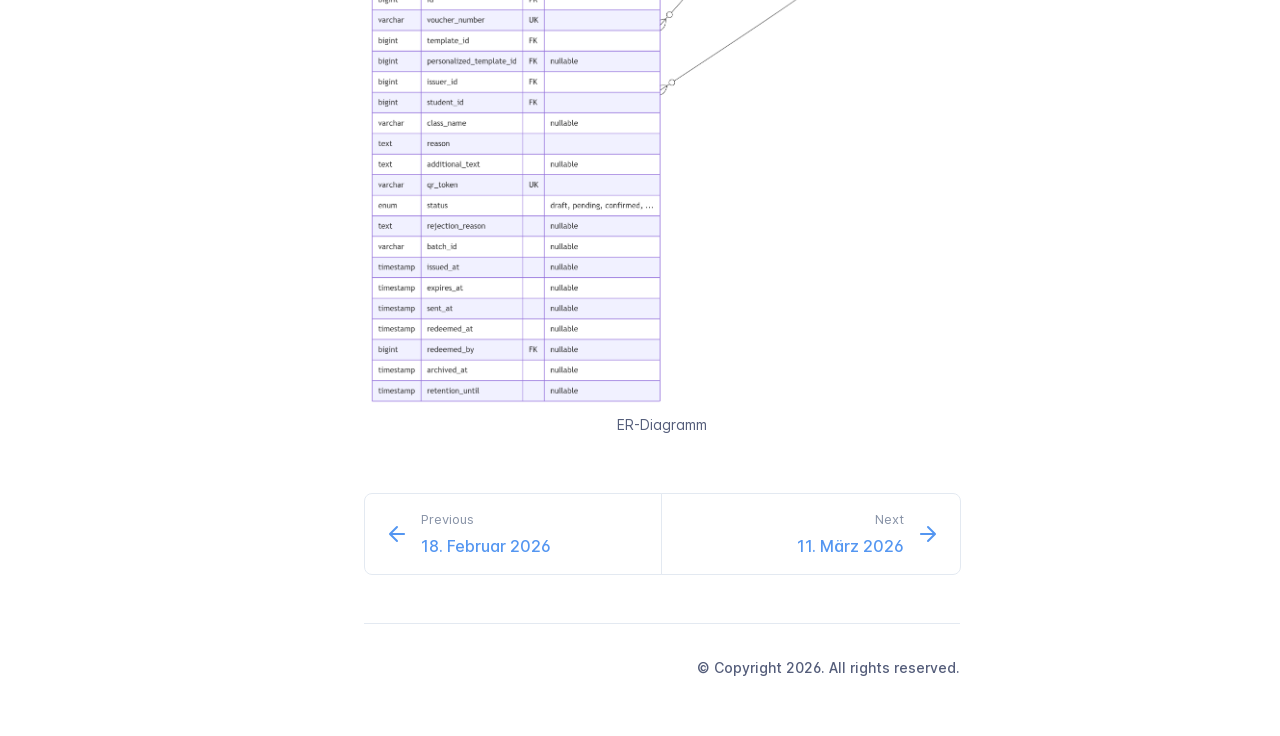
==== commit 8dd7a347: "Refreshes Retype-generated documentation. Process triggered by damoser1." ====
--- a/2026-04-03/index.html
+++ b/2026-04-03/index.html
@@ -4,7 +4,7 @@
     <meta charset="UTF-8">
     <meta name="viewport" content="width=device-width,initial-scale=1">
     <meta name="color-scheme" content="light dark">
-    <meta name="turbo-cache-control" content="no-cache" data-turbo-track="reload" data-track-token="4.1.0.825940559959">
+    <meta name="turbo-cache-control" content="no-cache" data-turbo-track="reload" data-track-token="4.1.0.826532447870">
 
     <!-- See retype.com -->
     <meta name="generator" content="Retype 4.1.0">
@@ -31,11 +31,11 @@
 
     <script data-cfasync="false">(function(){var cl=document.documentElement.classList,ls=localStorage.getItem("retype_scheme"),hd=cl.contains("dark"),hl=cl.contains("light"),wm=window.matchMedia&&window.matchMedia("(prefers-color-scheme: dark)").matches;if(ls==="dark"||(!ls&&wm&&!hd&&!hl)){cl.remove("light");cl.add("dark")}else if(ls==="light"||(!ls&&!wm&&!hd&&!hl)){cl.remove("dark");cl.add("light")}})();</script>
 
-    <link href="../resources/css/retype.css?v=4.1.0.825940559959" rel="stylesheet">
-
-    <script data-cfasync="false" src="../resources/js/config.js?v=4.1.0.825940559959" data-turbo-eval="false" defer></script>
+    <link href="../resources/css/retype.css?v=4.1.0.826532447870" rel="stylesheet">
+
+    <script data-cfasync="false" src="../resources/js/config.js?v=4.1.0.826532447870" data-turbo-eval="false" defer></script>
     <script data-cfasync="false" src="../resources/js/retype.js?v=4.1.0" data-turbo-eval="false" defer></script>
-    <script id="lunr-js" data-cfasync="false" src="../resources/js/lunr.js?v=4.1.0.825940559959" data-turbo-eval="false" defer></script>
+    <script id="lunr-js" data-cfasync="false" src="../resources/js/lunr.js?v=4.1.0.826532447870" data-turbo-eval="false" defer></script>
 </head>
 <body>
     <div id="retype-app" class="relative text-base antialiased text-base-text bg-base-bg font-body">
@@ -745,13 +745,20 @@
             
                 <nav id="retype-nextprev" class="print:hidden flex mt-14">
                     <div class="w-1/2">
+                        <a class="px-5 py-4 h-full flex items-center break-normal font-medium text-body-link border border-base-border hover:border-base-border-hover rounded-l-lg transition-colors duration-150 relative hover:z-5" href="../2026-18-02/">
+                            <svg xmlns="http://www.w3.org/2000/svg" class="mr-3" width="24" height="24" viewBox="0 0 24 24" fill="currentColor" overflow="visible"><path d="M19 11H7.41l5.29-5.29a.996.996 0 10-1.41-1.41l-7 7a1 1 0 000 1.42l7 7a1.024 1.024 0 001.42-.01.996.996 0 000-1.41L7.41 13H19c.55 0 1-.45 1-1s-.45-1-1-1z" /><path fill="none" d="M0 0h24v24H0z" /></svg>
+                            <span>
+                                <span class="block text-xs font-normal text-base-text-muted">Previous</span>
+                                <span class="block mt-1">18. Februar 2026</span>
+                            </span>
+                        </a>
                     </div>
             
                     <div class="w-1/2">
-                        <a class="px-5 py-4 -mx-px h-full flex items-center justify-end break-normal font-medium text-body-link border border-base-border hover:border-base-border-hover rounded-l rounded-r-lg transition-colors duration-150 relative hover:z-5" href="../2026-25-02/">
+                        <a class="px-5 py-4 -mx-px h-full flex items-center justify-end break-normal font-medium text-body-link border border-base-border hover:border-base-border-hover rounded-r-lg transition-colors duration-150 relative hover:z-5" href="../2026-11-03/">
                             <span>
                                 <span class="block text-xs font-normal text-right text-base-text-muted">Next</span>
-                                <span class="block mt-1">25. Februar 2026</span>
+                                <span class="block mt-1">11. März 2026</span>
                             </span>
                             <svg xmlns="http://www.w3.org/2000/svg" class="ml-3" width="24" height="24" viewBox="0 0 24 24" fill="currentColor" overflow="visible"><path d="M19.92 12.38a1 1 0 00-.22-1.09l-7-7a.996.996 0 10-1.41 1.41l5.3 5.3H5c-.55 0-1 .45-1 1s.45 1 1 1h11.59l-5.29 5.29a.996.996 0 000 1.41c.19.2.44.3.7.3s.51-.1.71-.29l7-7c.09-.09.16-.21.21-.33z" /><path fill="none" d="M0 0h24v24H0z" /></svg>
                         </a>
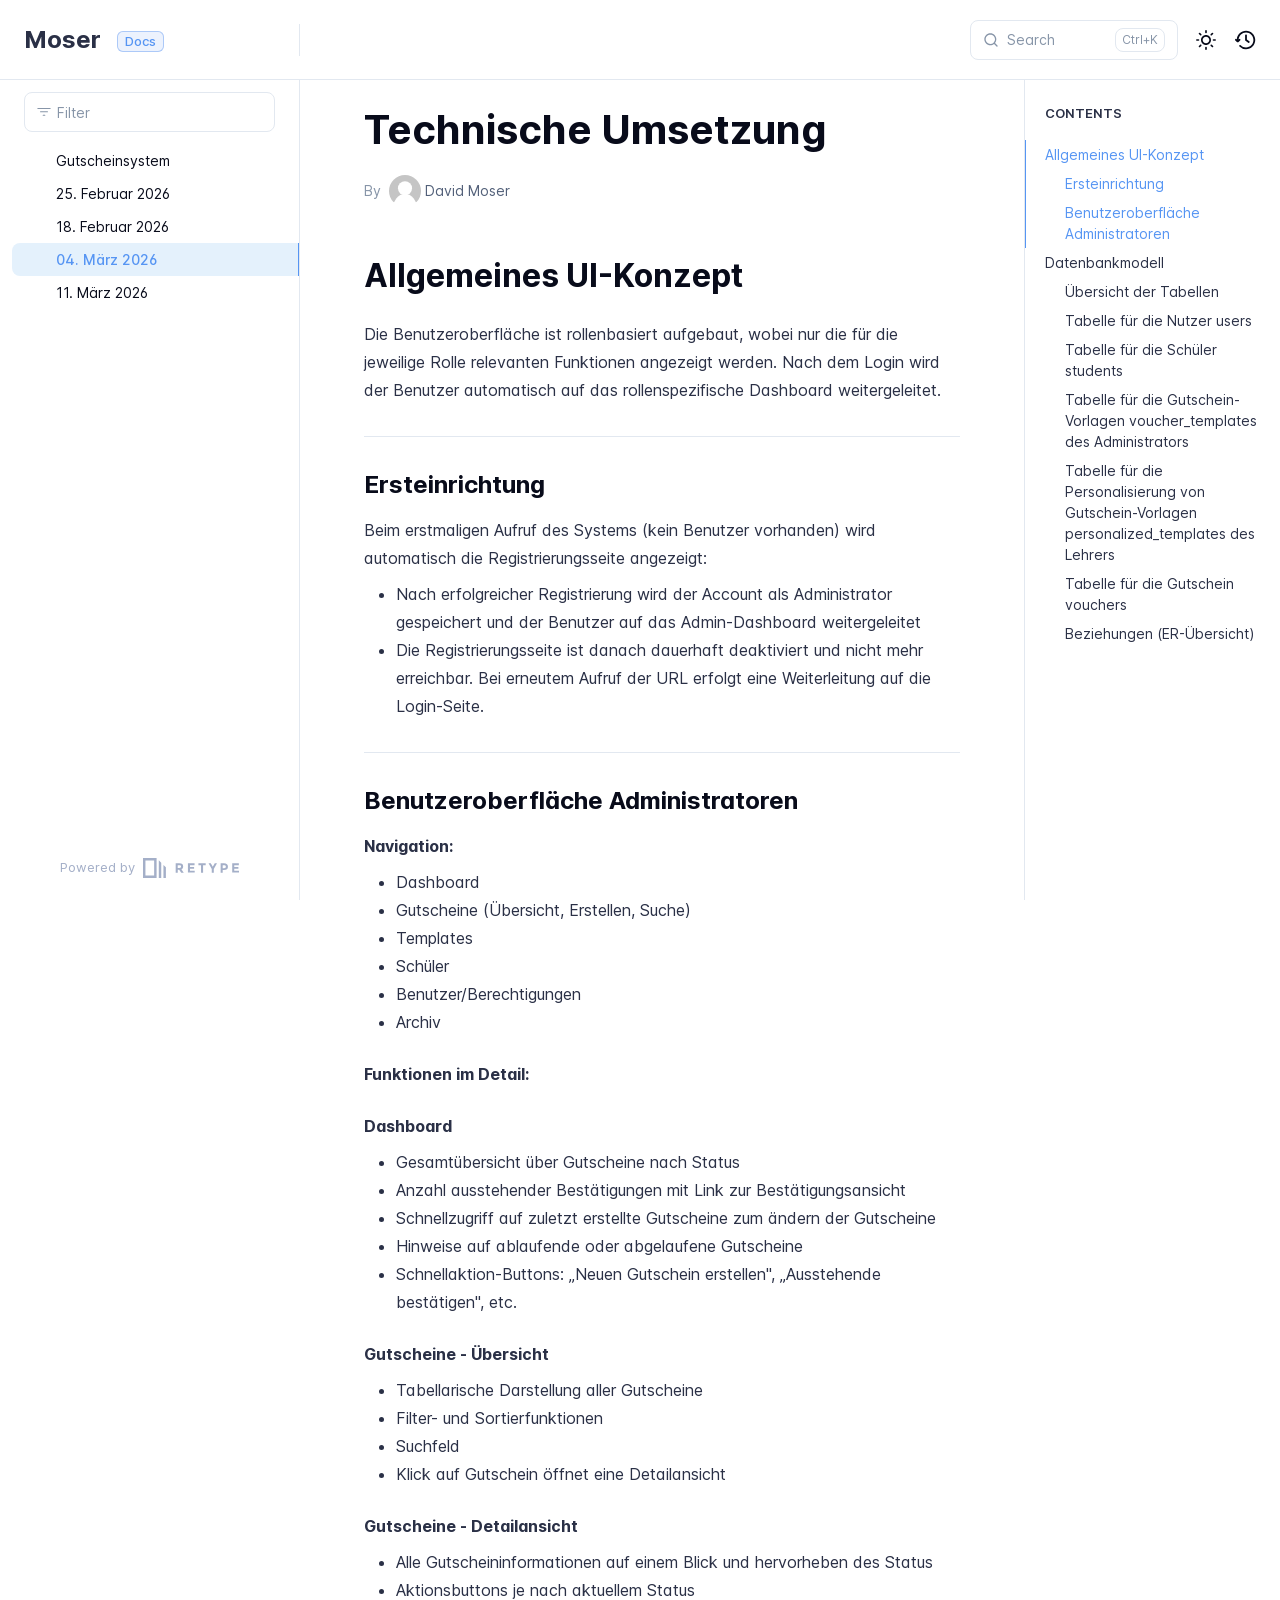
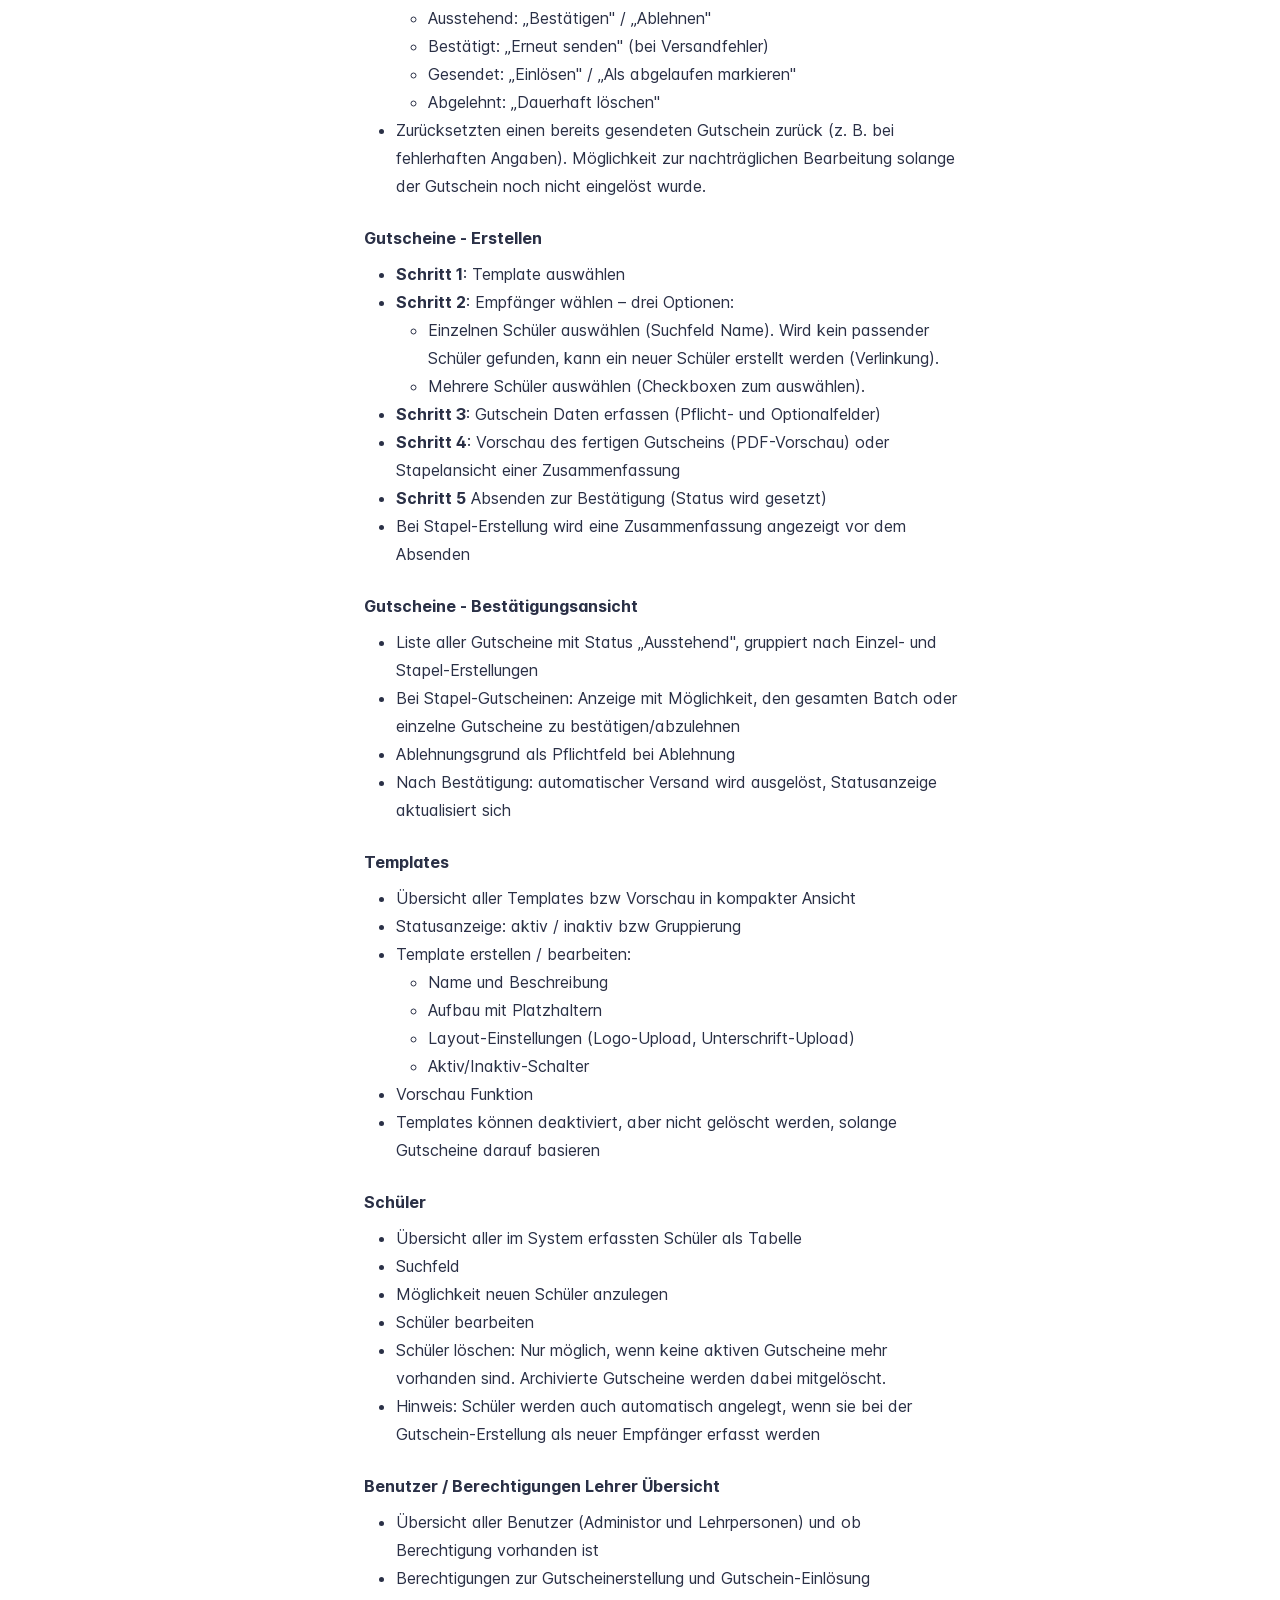
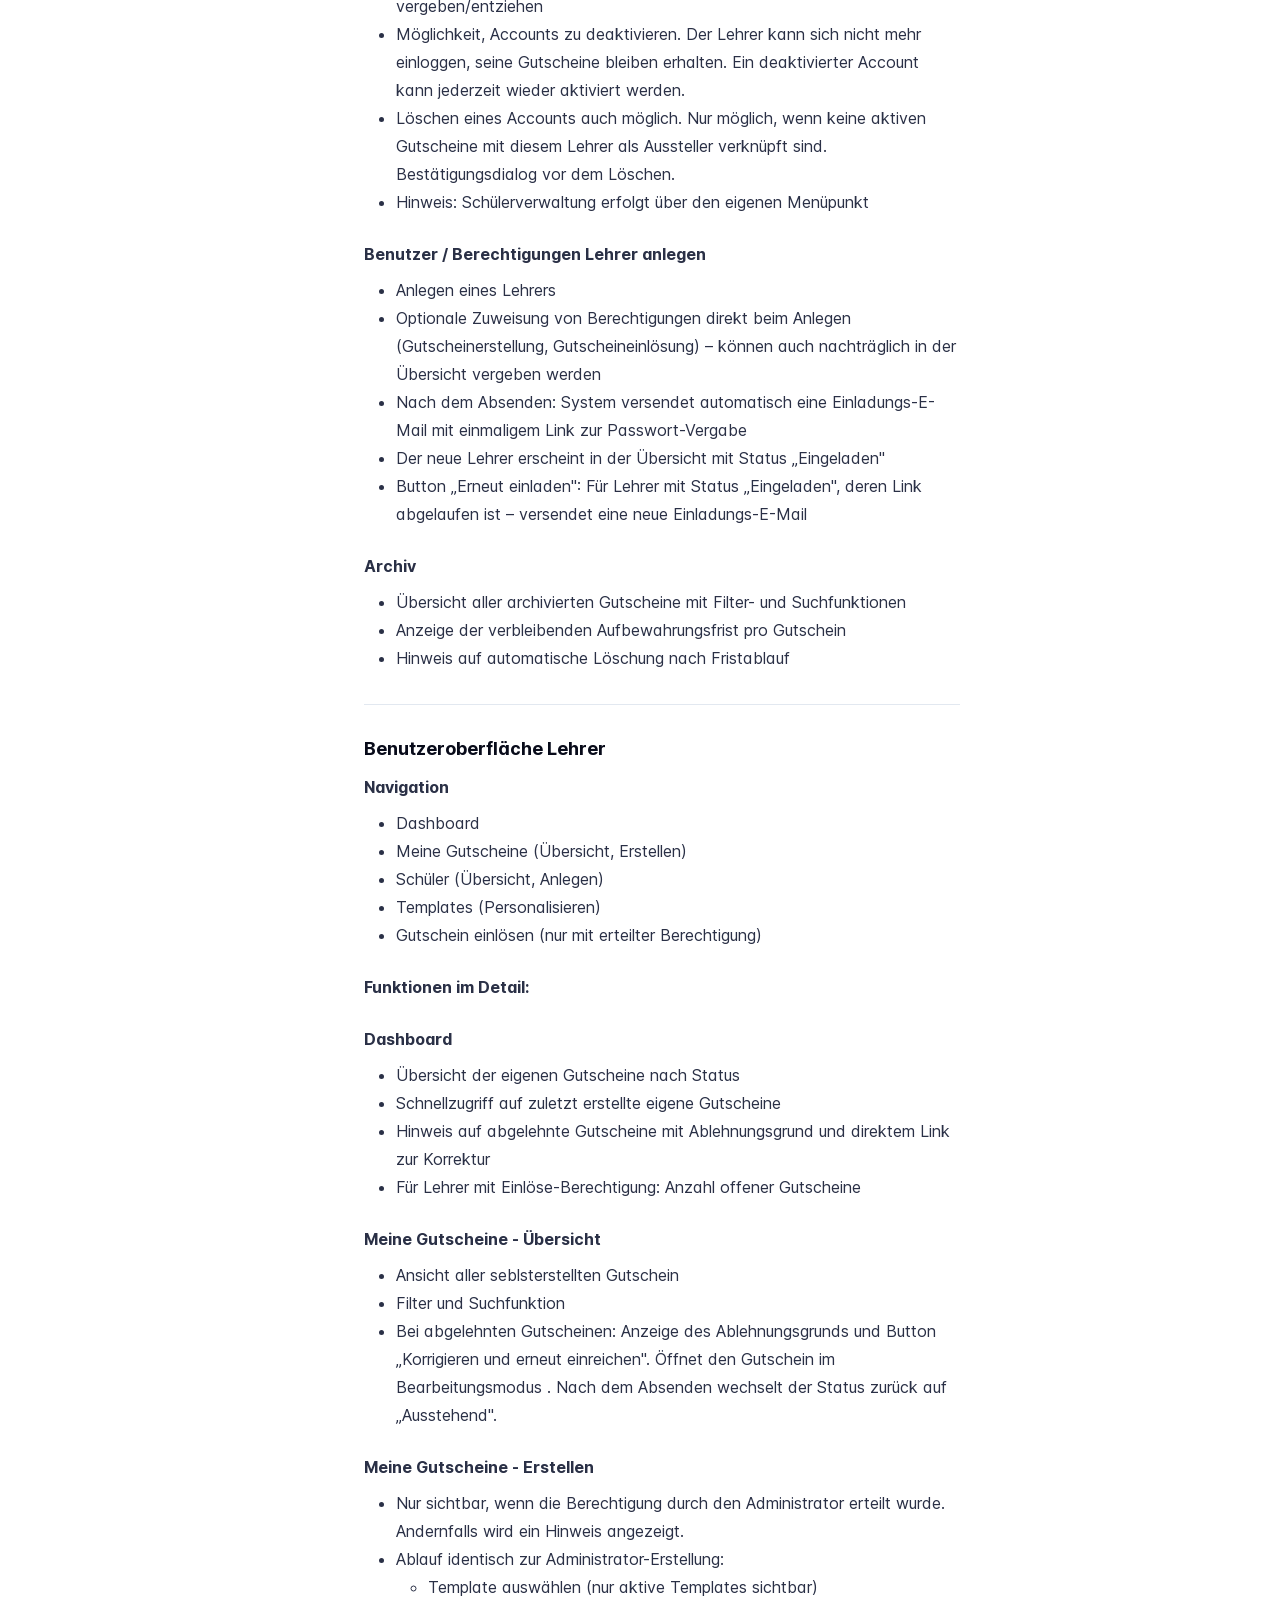
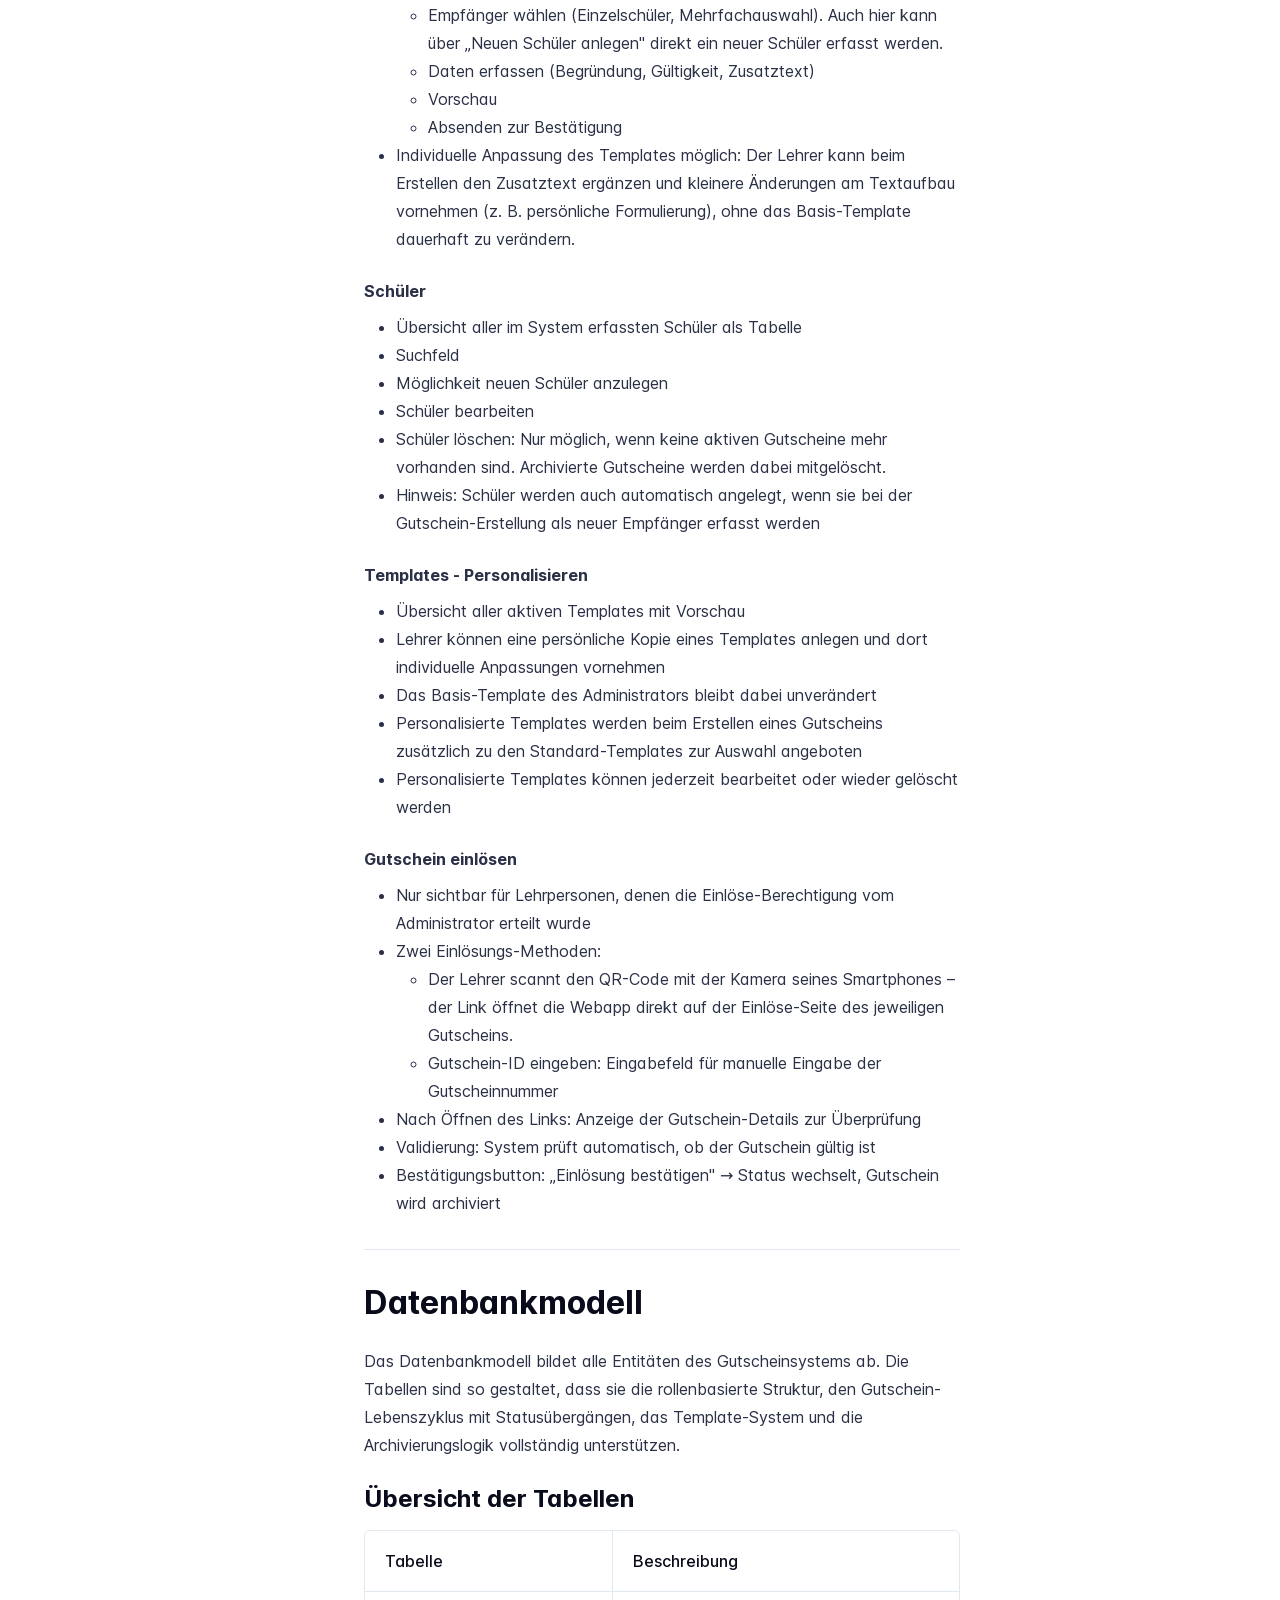
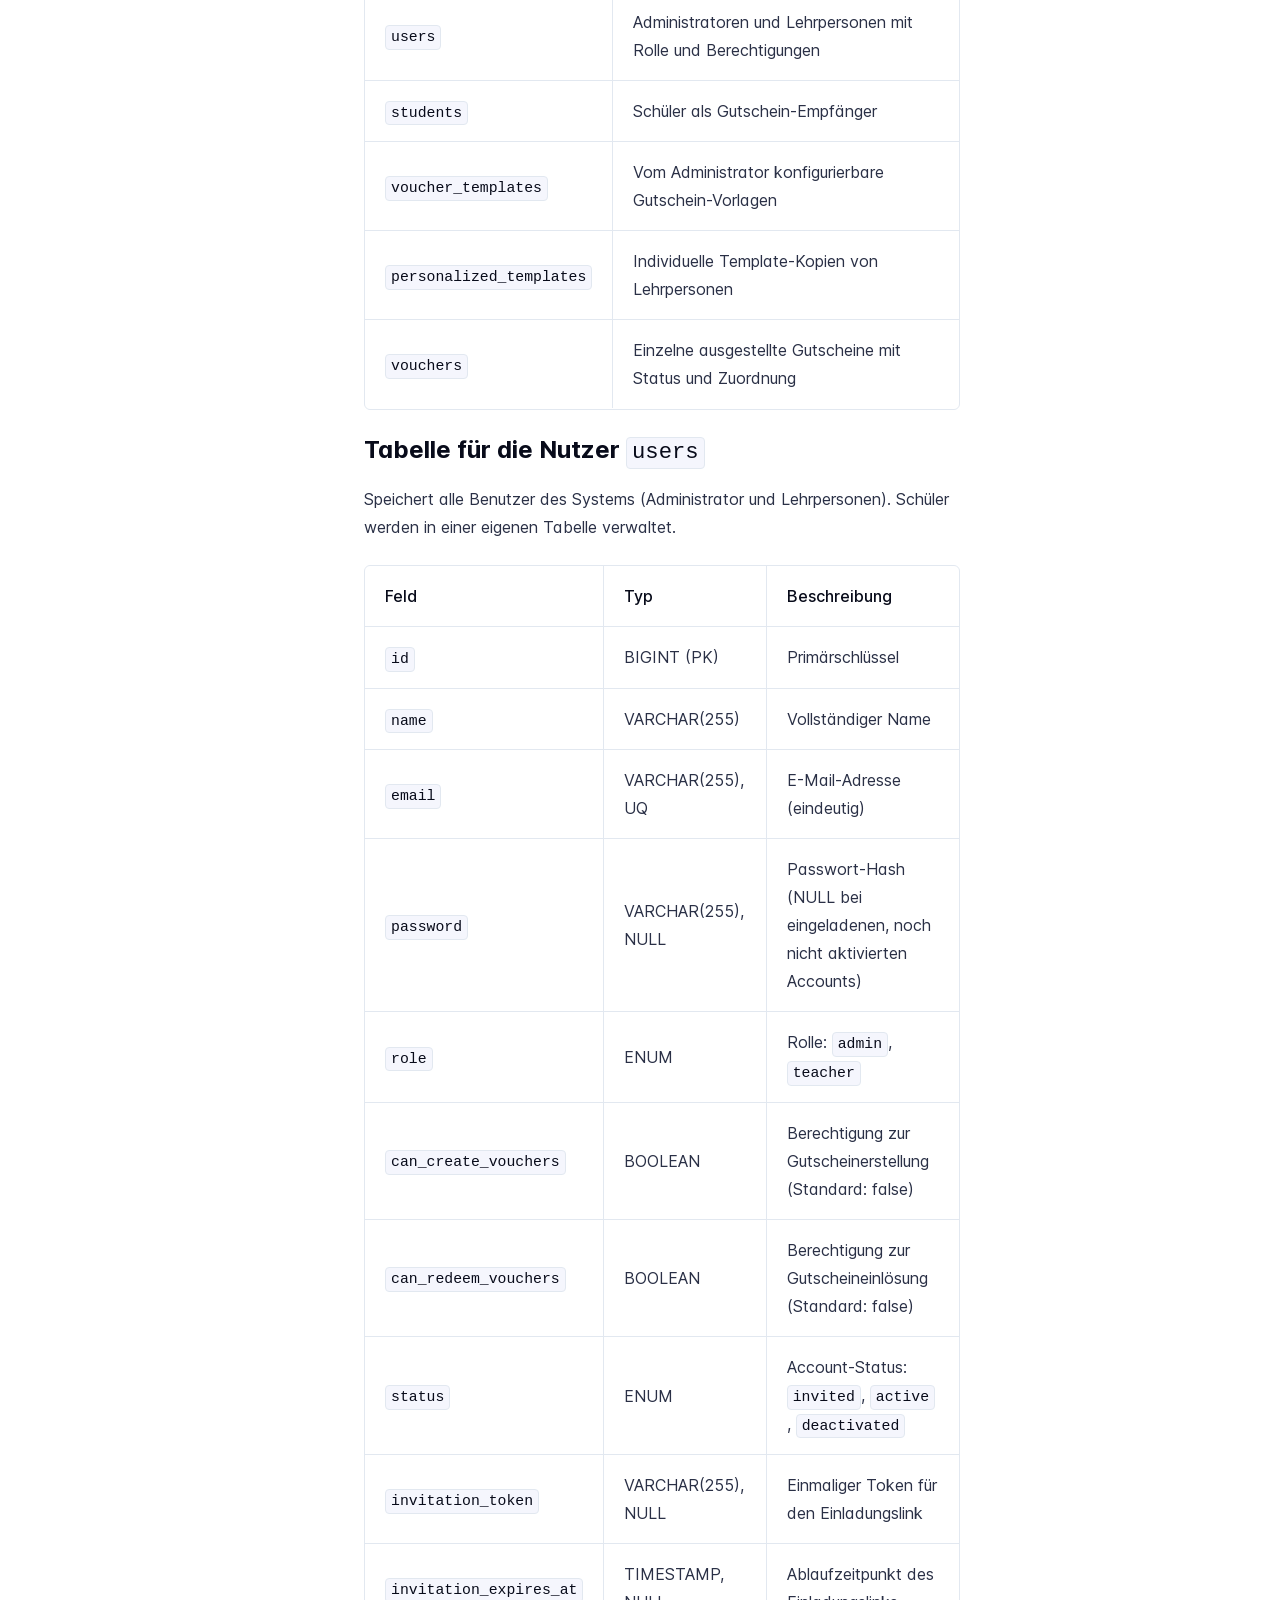
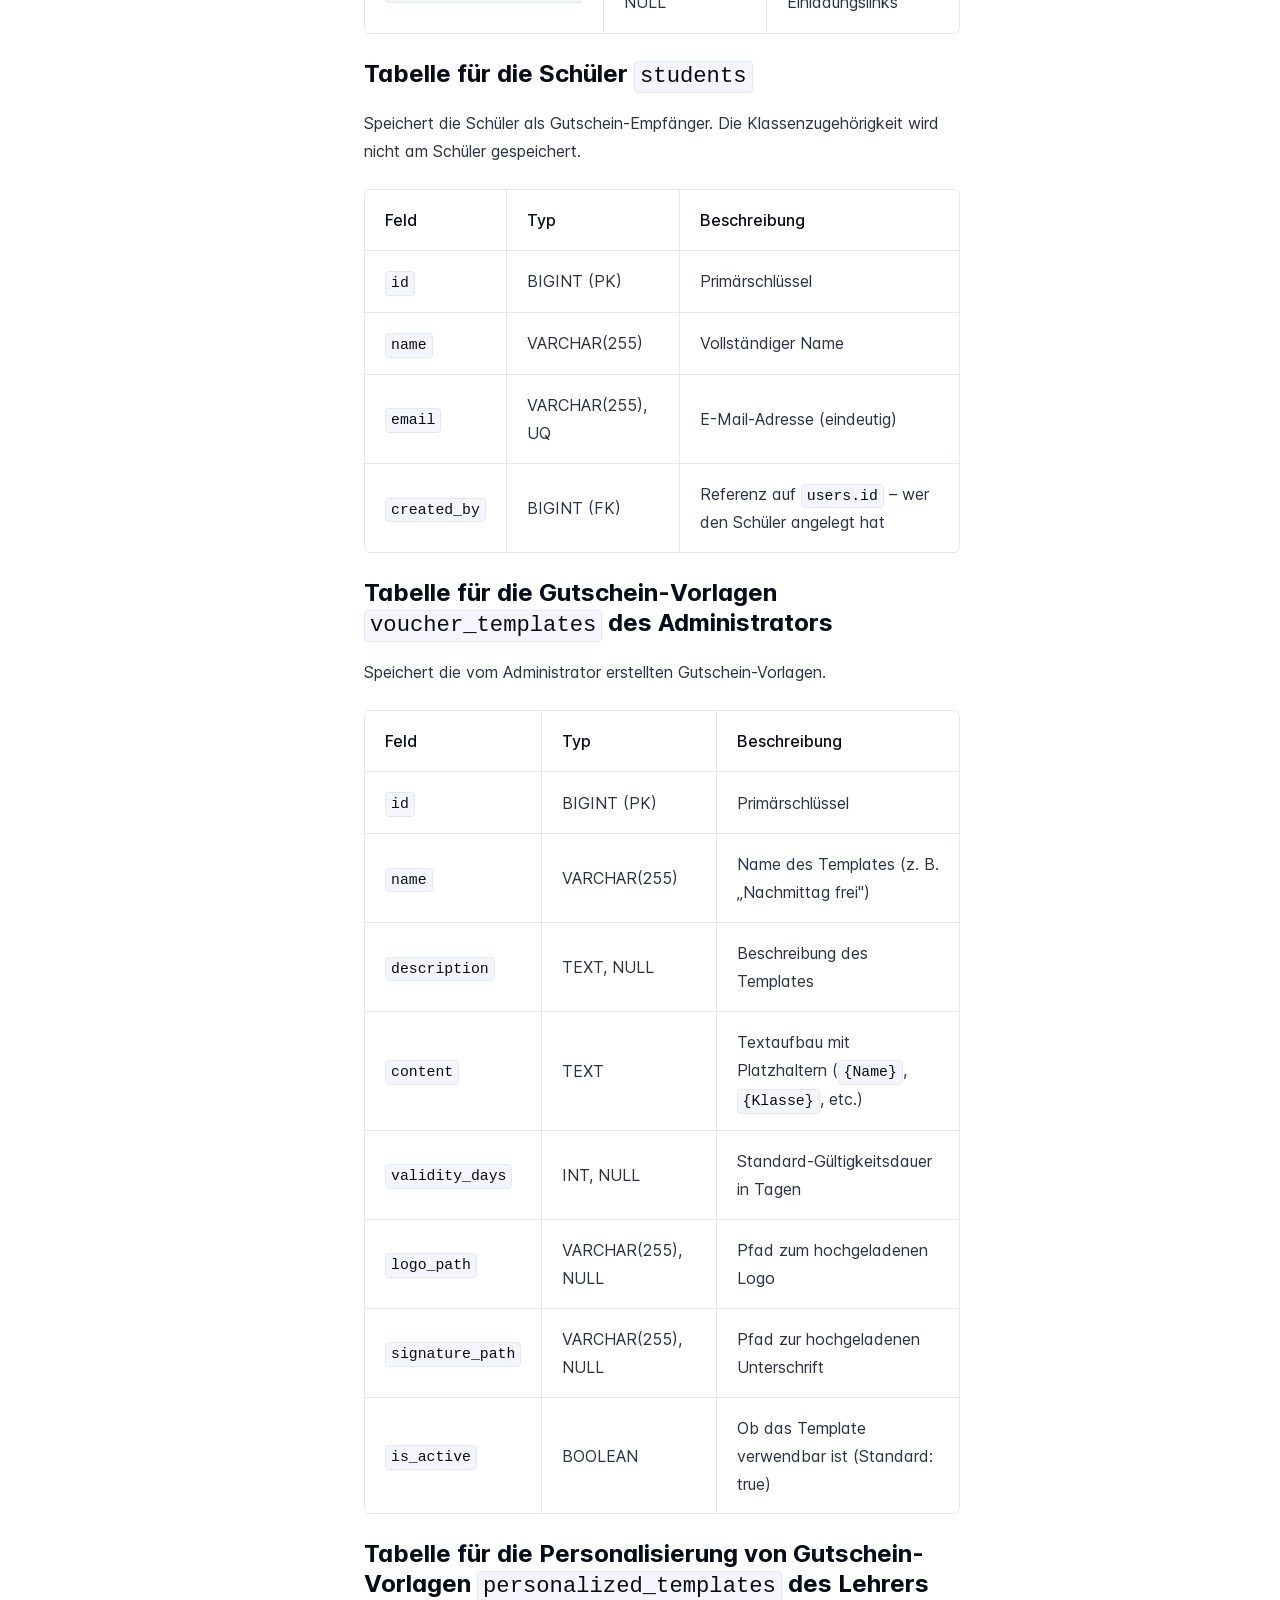
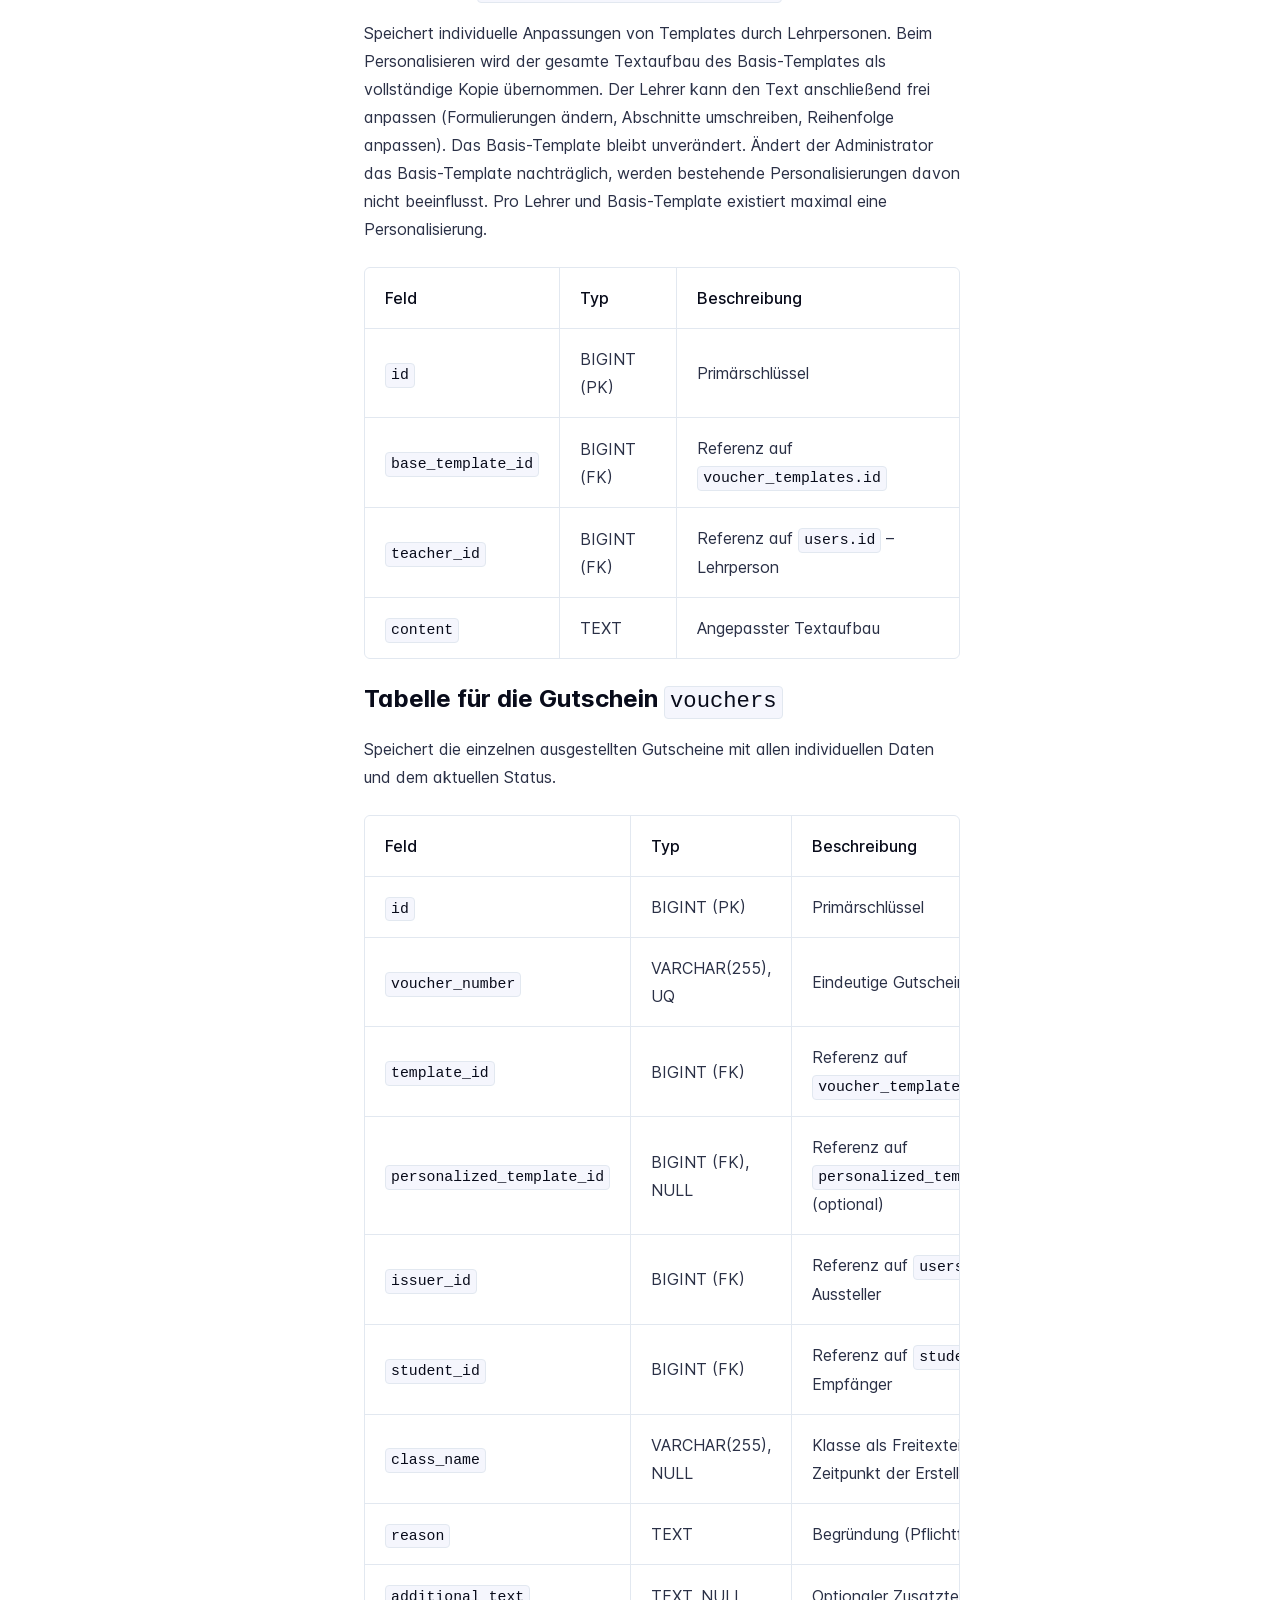
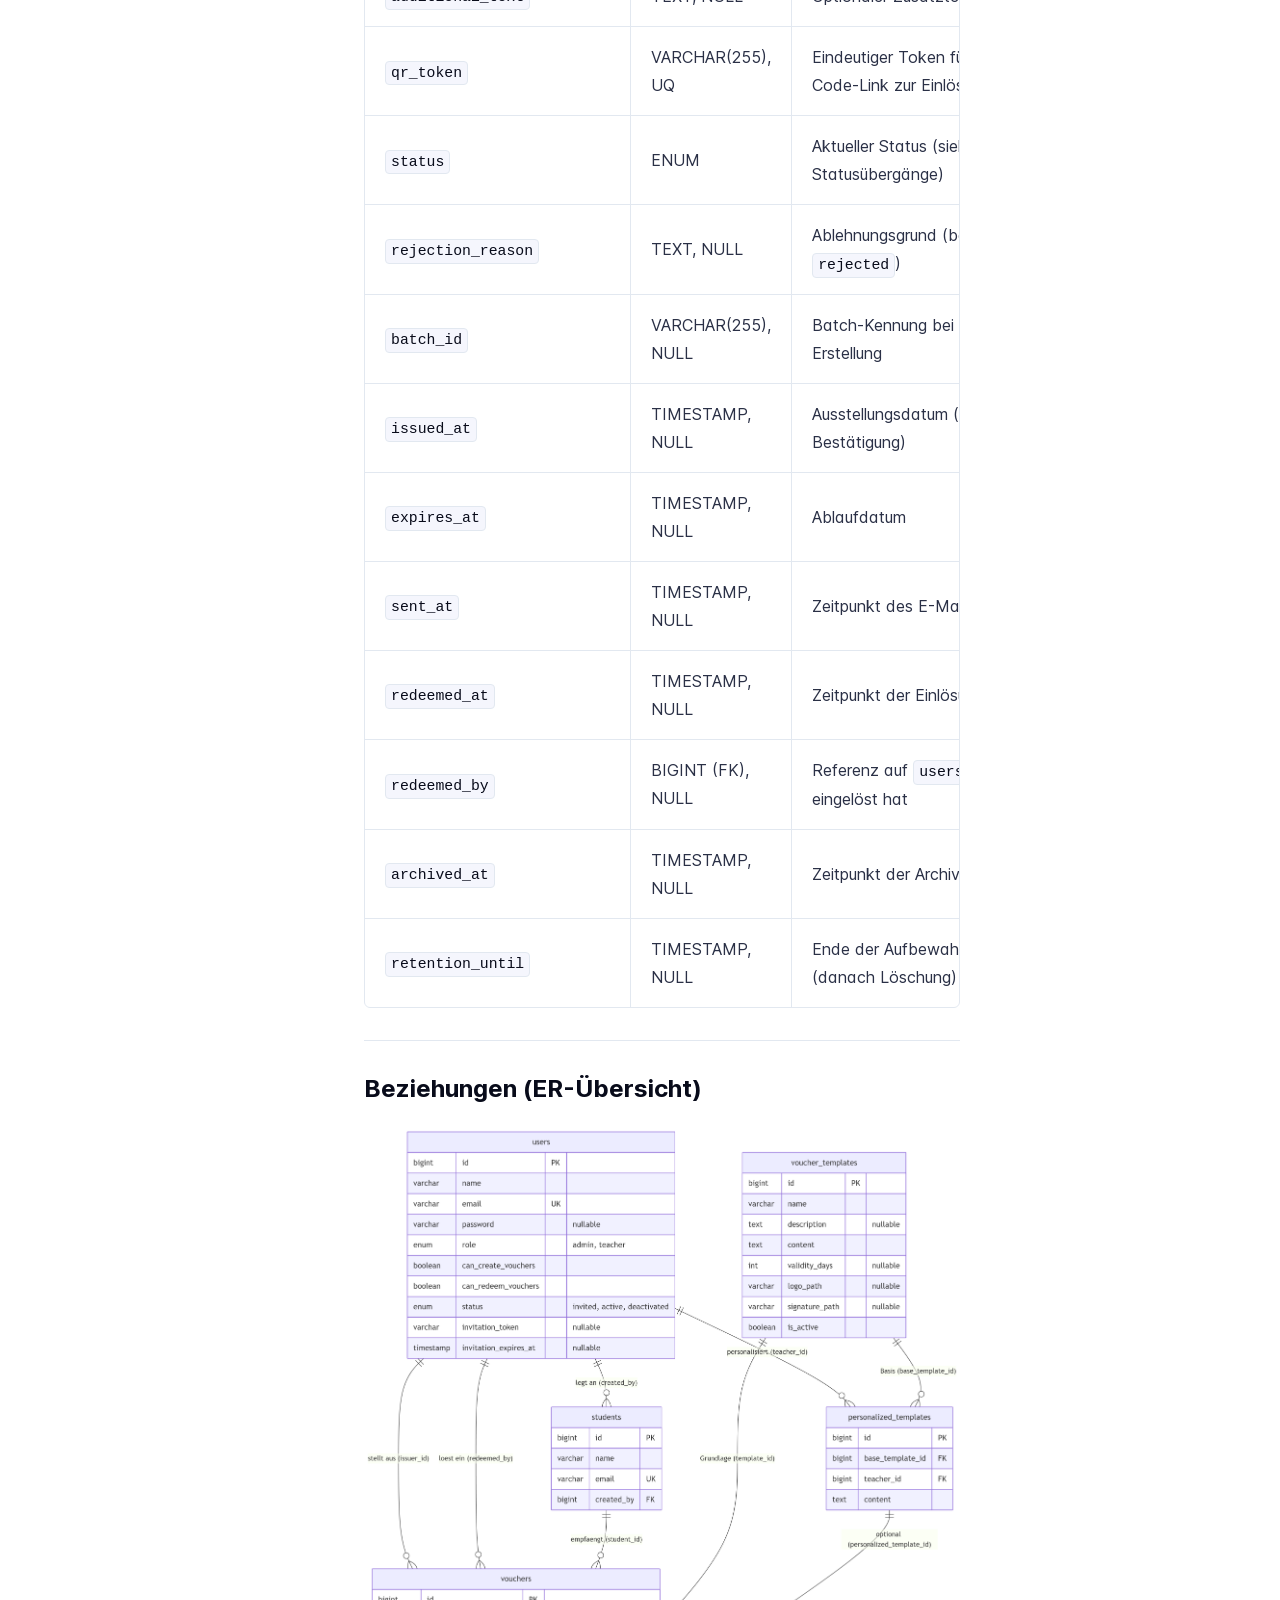
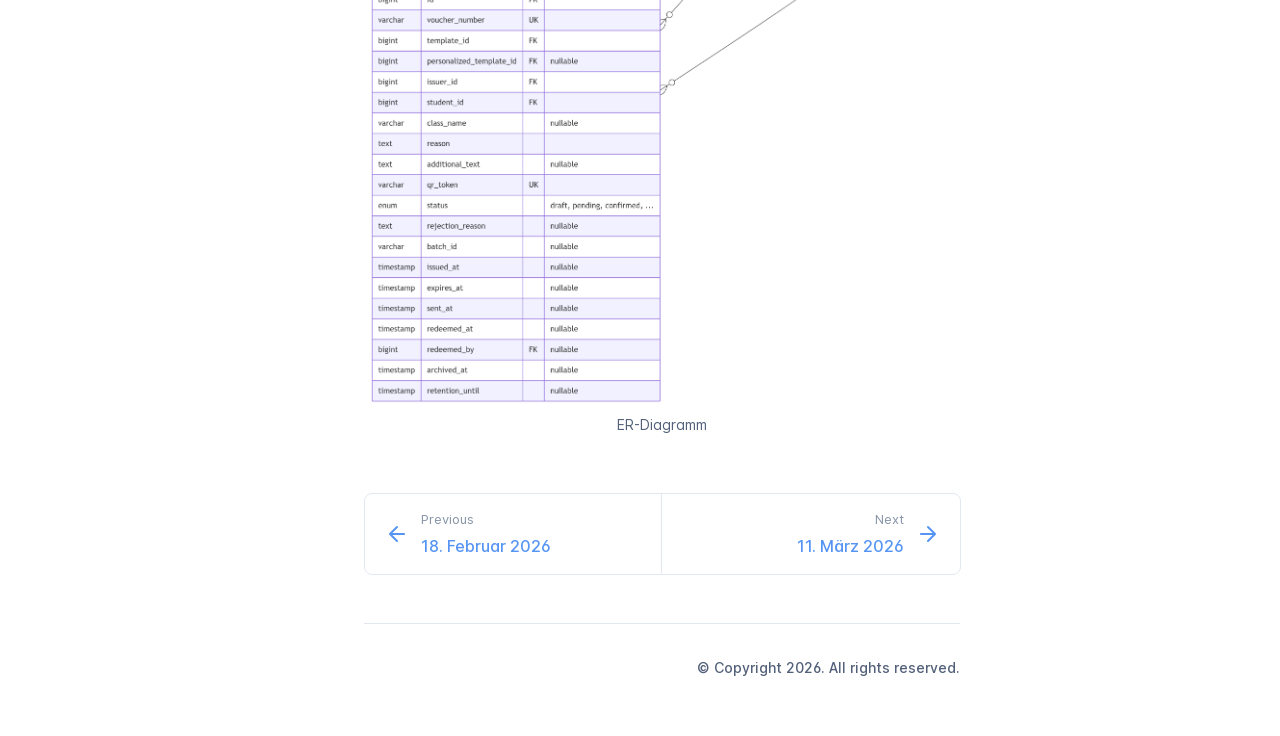
==== commit d76f048f: "Refreshes Retype-generated documentation. Process triggered by damoser1." ====
--- a/2026-04-03/index.html
+++ b/2026-04-03/index.html
@@ -4,7 +4,7 @@
     <meta charset="UTF-8">
     <meta name="viewport" content="width=device-width,initial-scale=1">
     <meta name="color-scheme" content="light dark">
-    <meta name="turbo-cache-control" content="no-cache" data-turbo-track="reload" data-track-token="4.1.0.826532447870">
+    <meta name="turbo-cache-control" content="no-cache" data-turbo-track="reload" data-track-token="4.1.0.826544533440">
 
     <!-- See retype.com -->
     <meta name="generator" content="Retype 4.1.0">
@@ -31,11 +31,11 @@
 
     <script data-cfasync="false">(function(){var cl=document.documentElement.classList,ls=localStorage.getItem("retype_scheme"),hd=cl.contains("dark"),hl=cl.contains("light"),wm=window.matchMedia&&window.matchMedia("(prefers-color-scheme: dark)").matches;if(ls==="dark"||(!ls&&wm&&!hd&&!hl)){cl.remove("light");cl.add("dark")}else if(ls==="light"||(!ls&&!wm&&!hd&&!hl)){cl.remove("dark");cl.add("light")}})();</script>
 
-    <link href="../resources/css/retype.css?v=4.1.0.826532447870" rel="stylesheet">
-
-    <script data-cfasync="false" src="../resources/js/config.js?v=4.1.0.826532447870" data-turbo-eval="false" defer></script>
+    <link href="../resources/css/retype.css?v=4.1.0.826544533440" rel="stylesheet">
+
+    <script data-cfasync="false" src="../resources/js/config.js?v=4.1.0.826544533440" data-turbo-eval="false" defer></script>
     <script data-cfasync="false" src="../resources/js/retype.js?v=4.1.0" data-turbo-eval="false" defer></script>
-    <script id="lunr-js" data-cfasync="false" src="../resources/js/lunr.js?v=4.1.0.826532447870" data-turbo-eval="false" defer></script>
+    <script id="lunr-js" data-cfasync="false" src="../resources/js/lunr.js?v=4.1.0.826544533440" data-turbo-eval="false" defer></script>
 </head>
 <body>
     <div id="retype-app" class="relative text-base antialiased text-base-text bg-base-bg font-body">
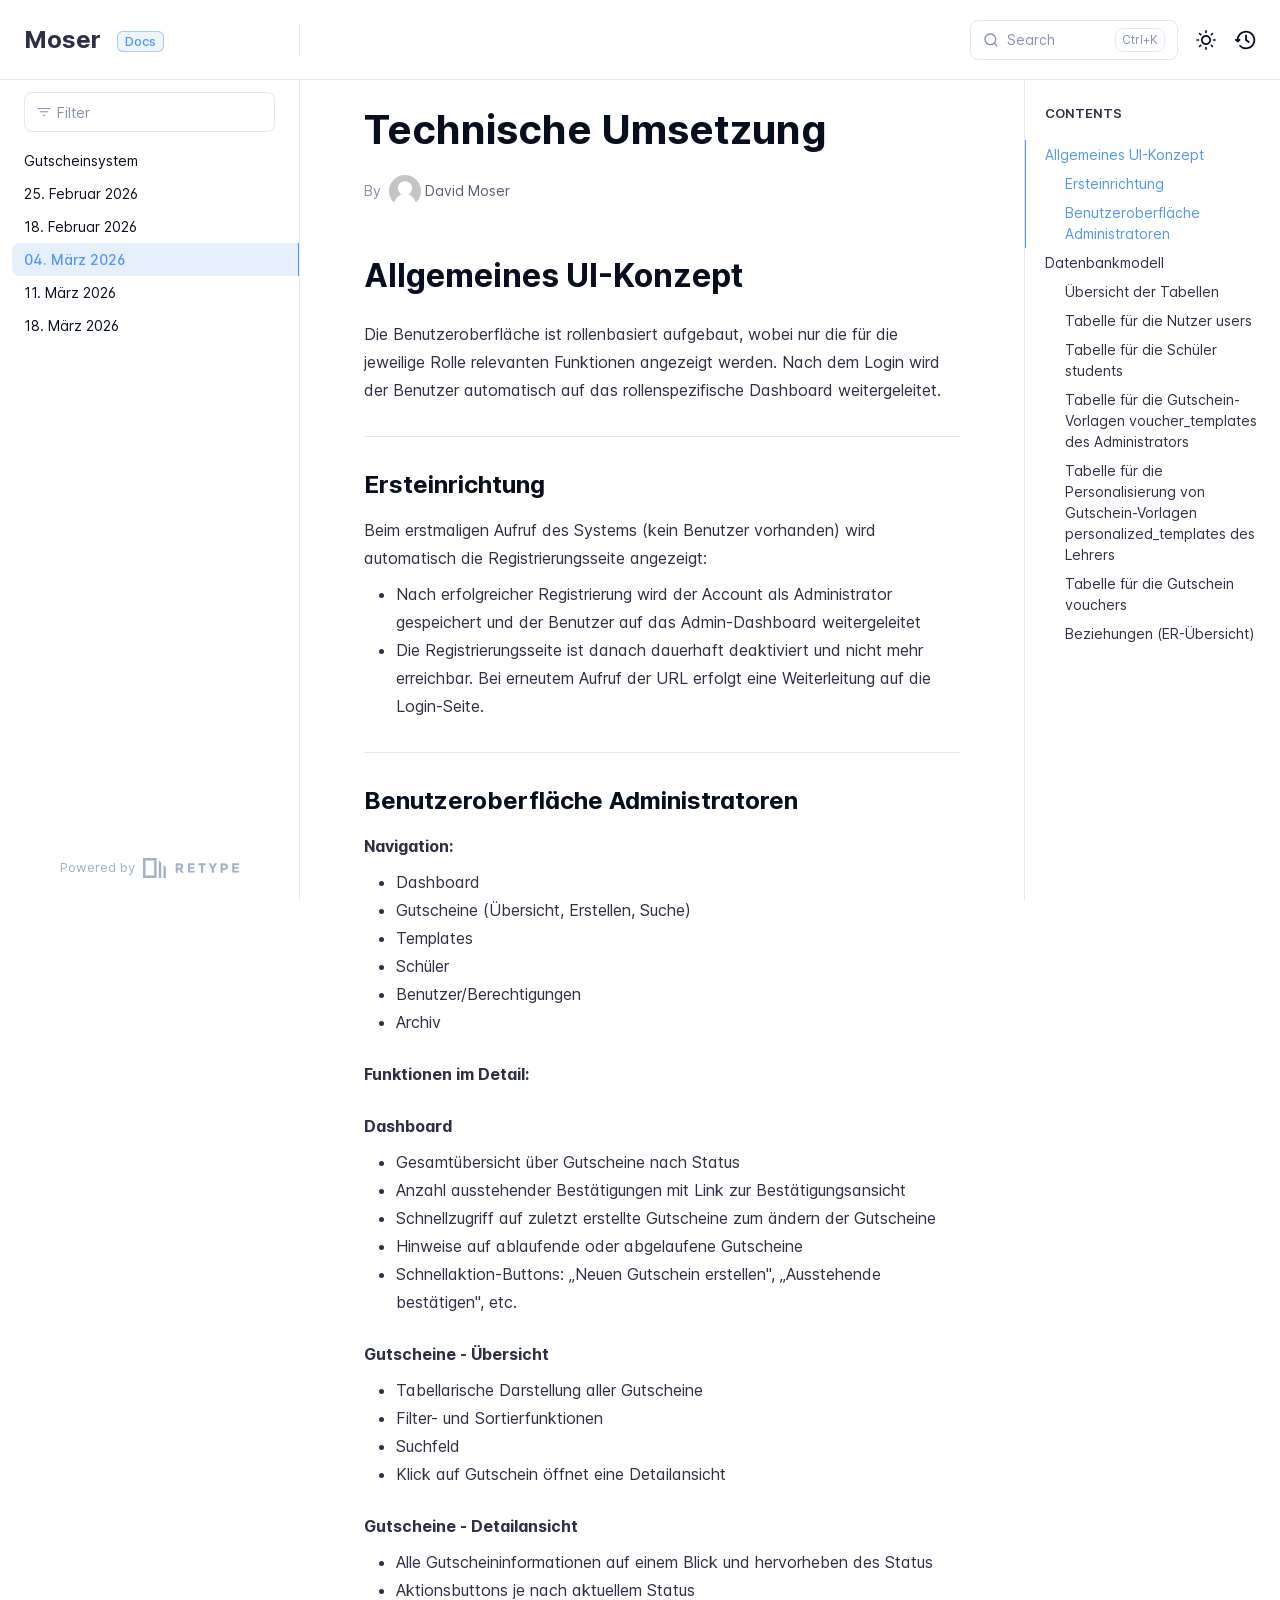
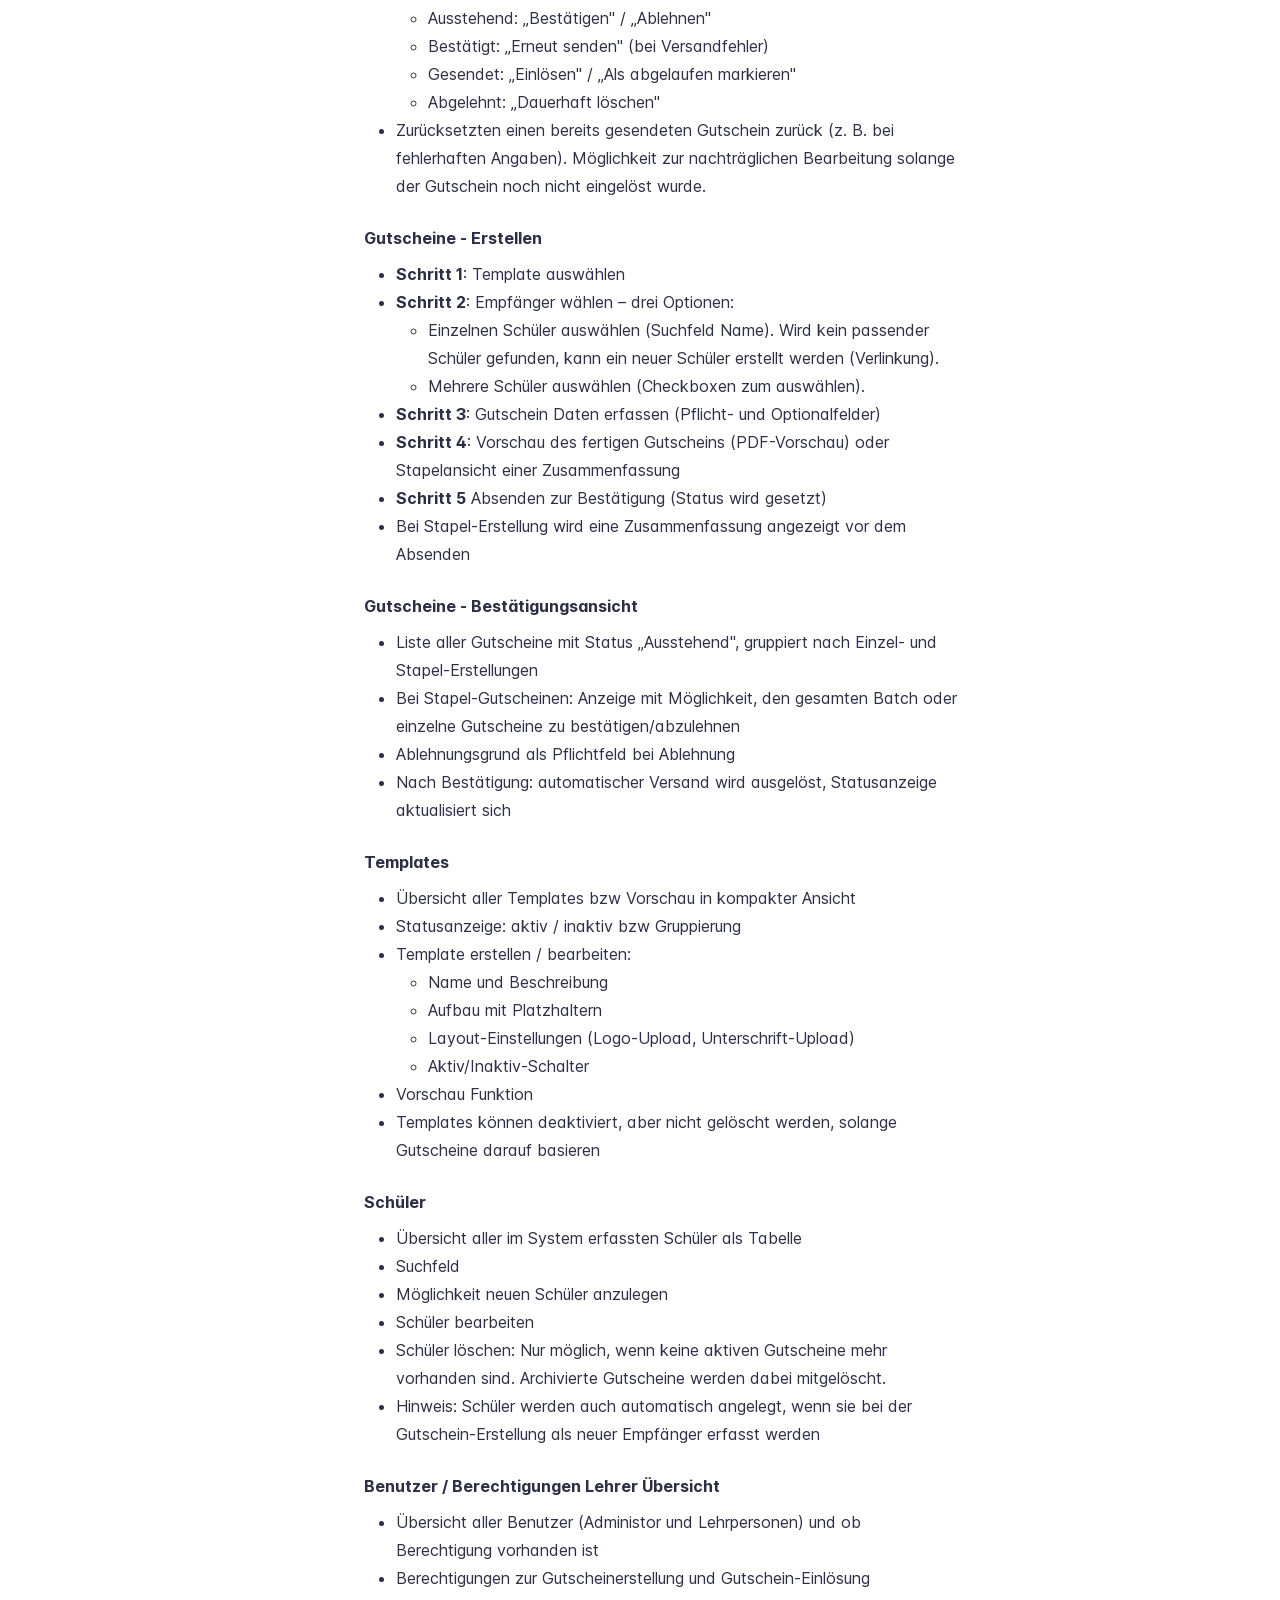
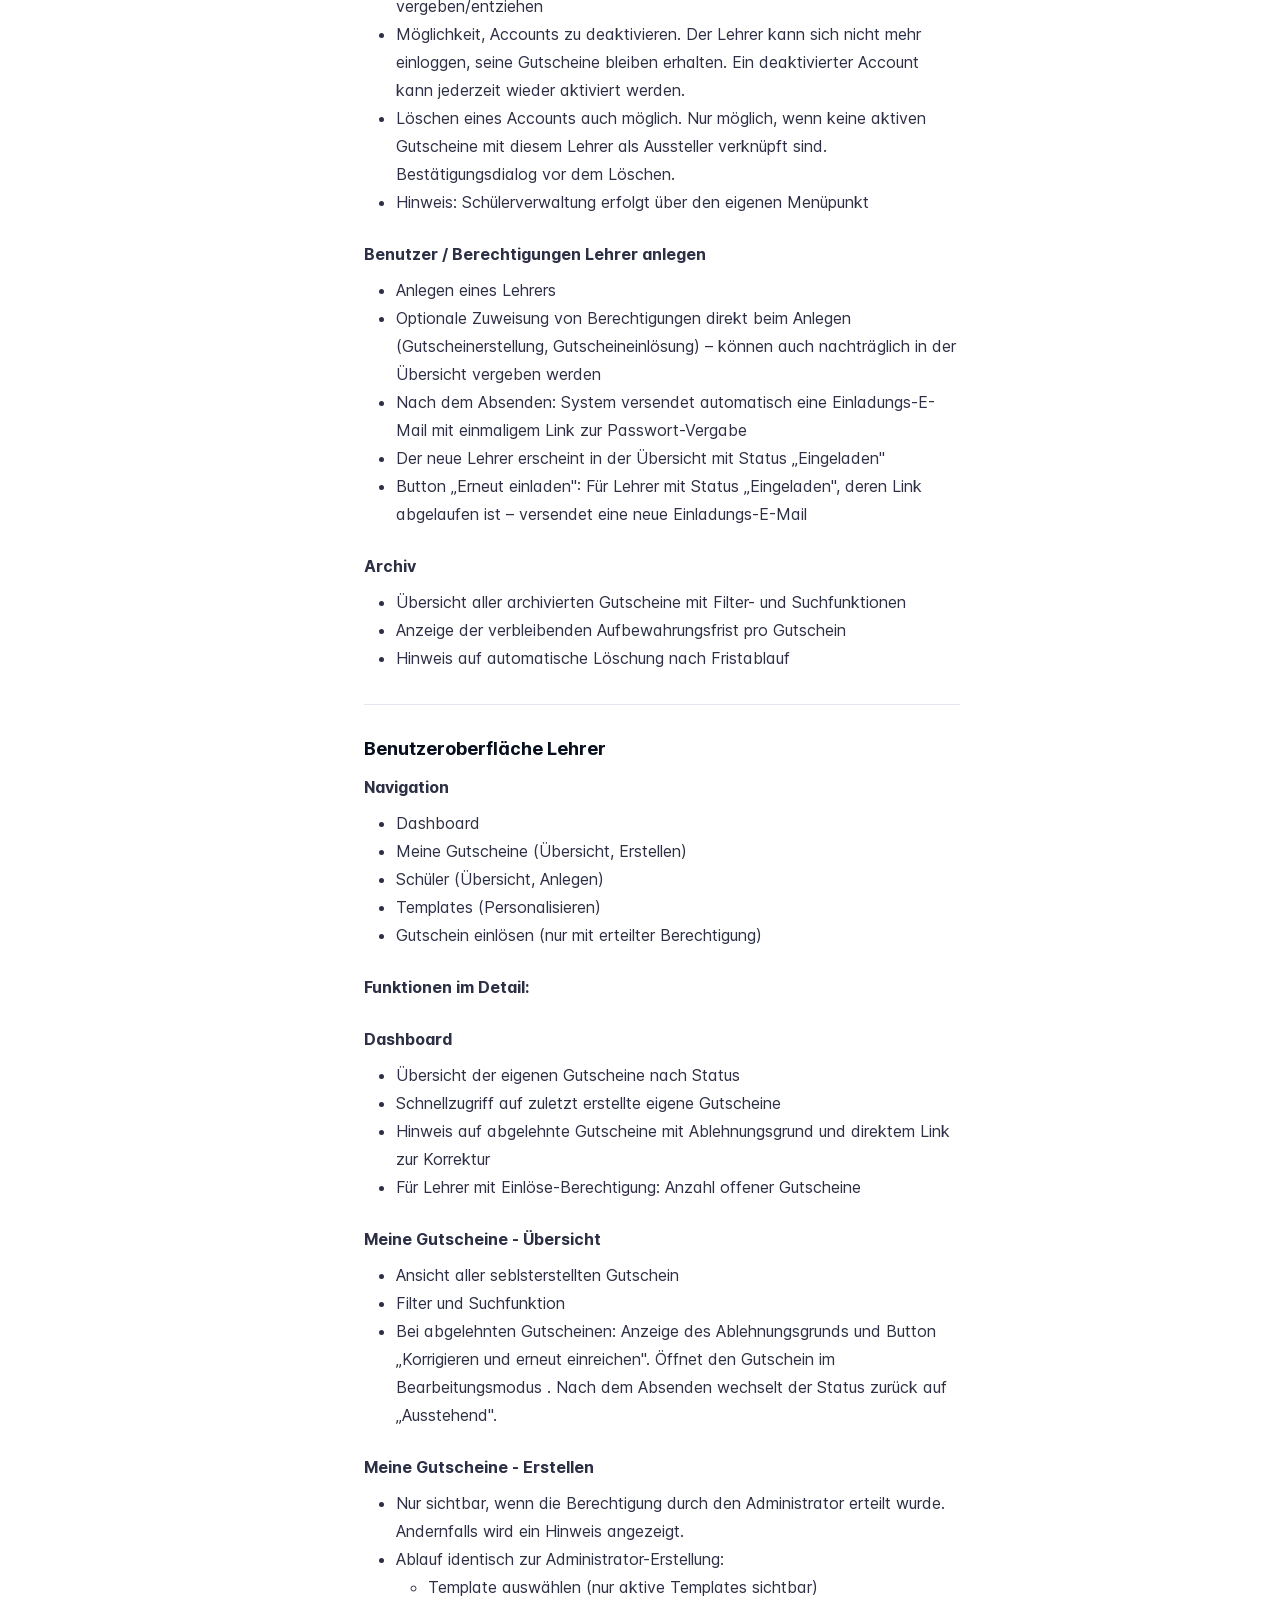
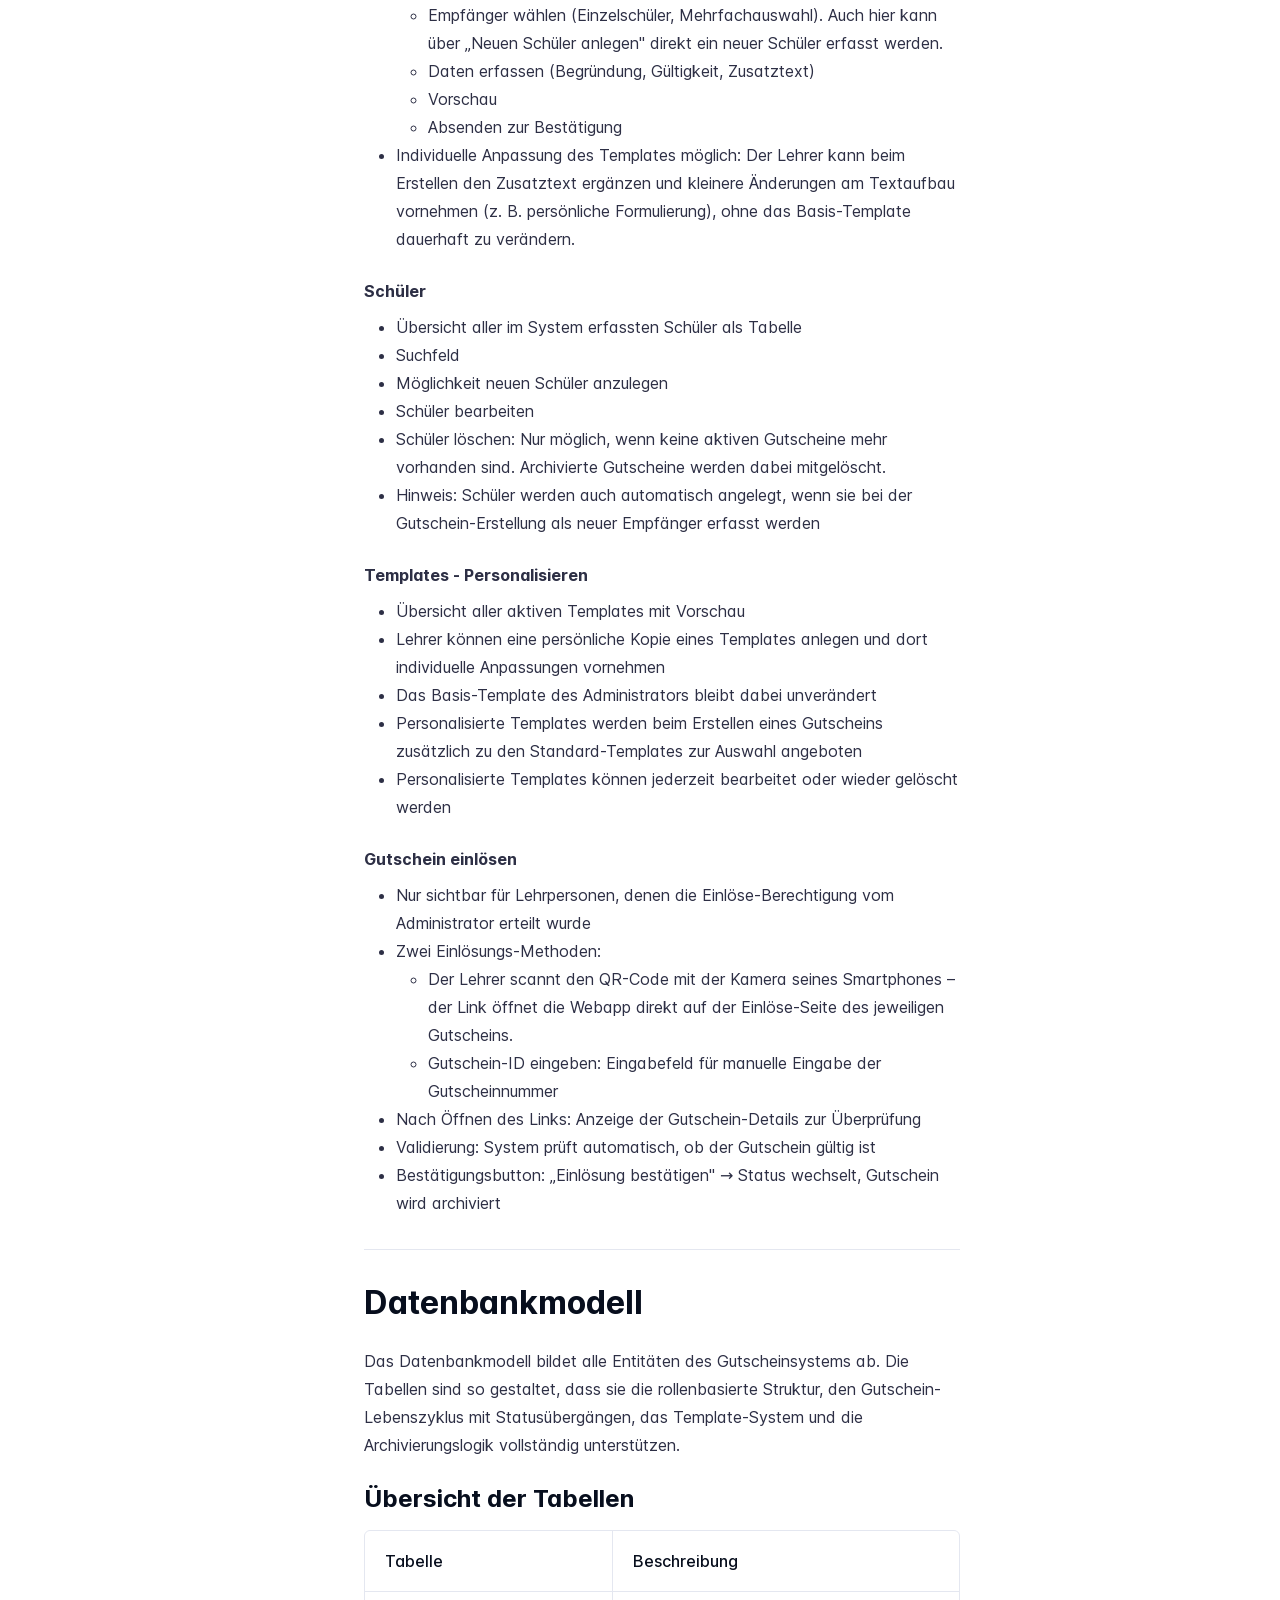
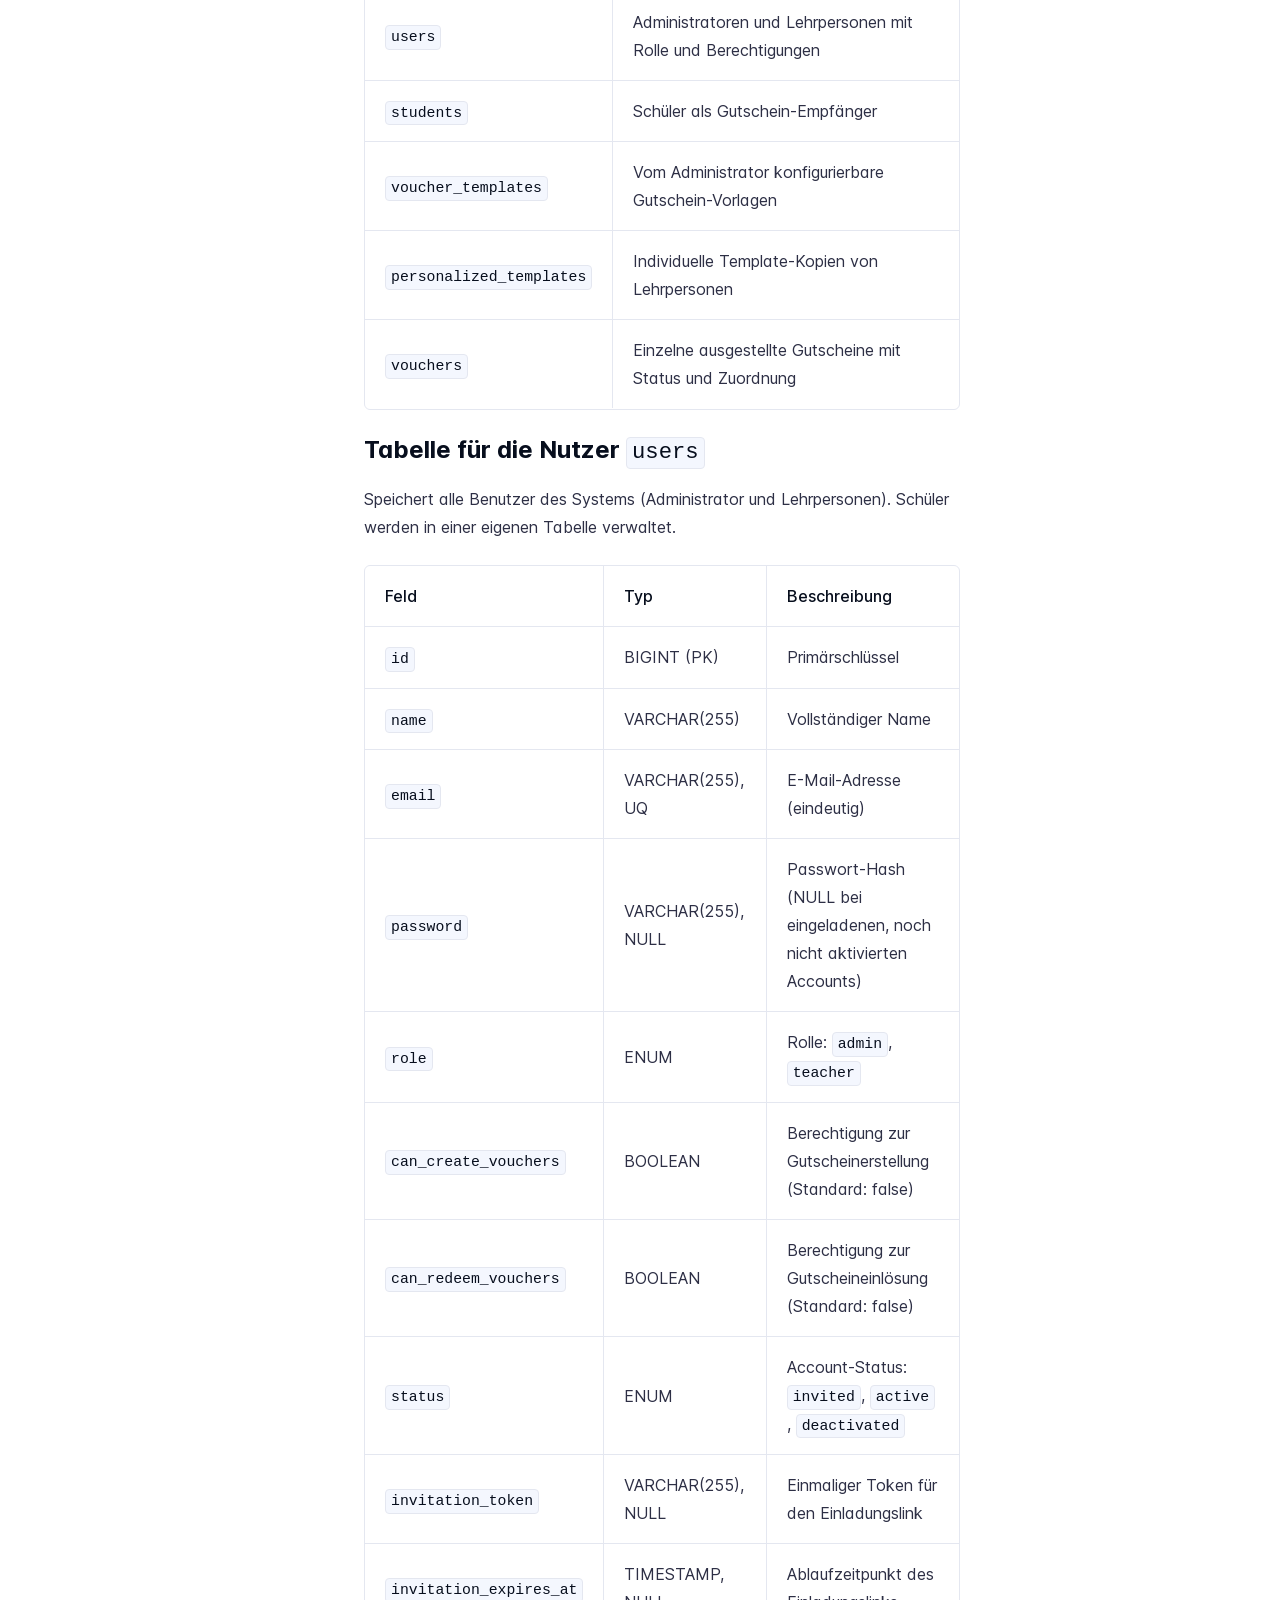
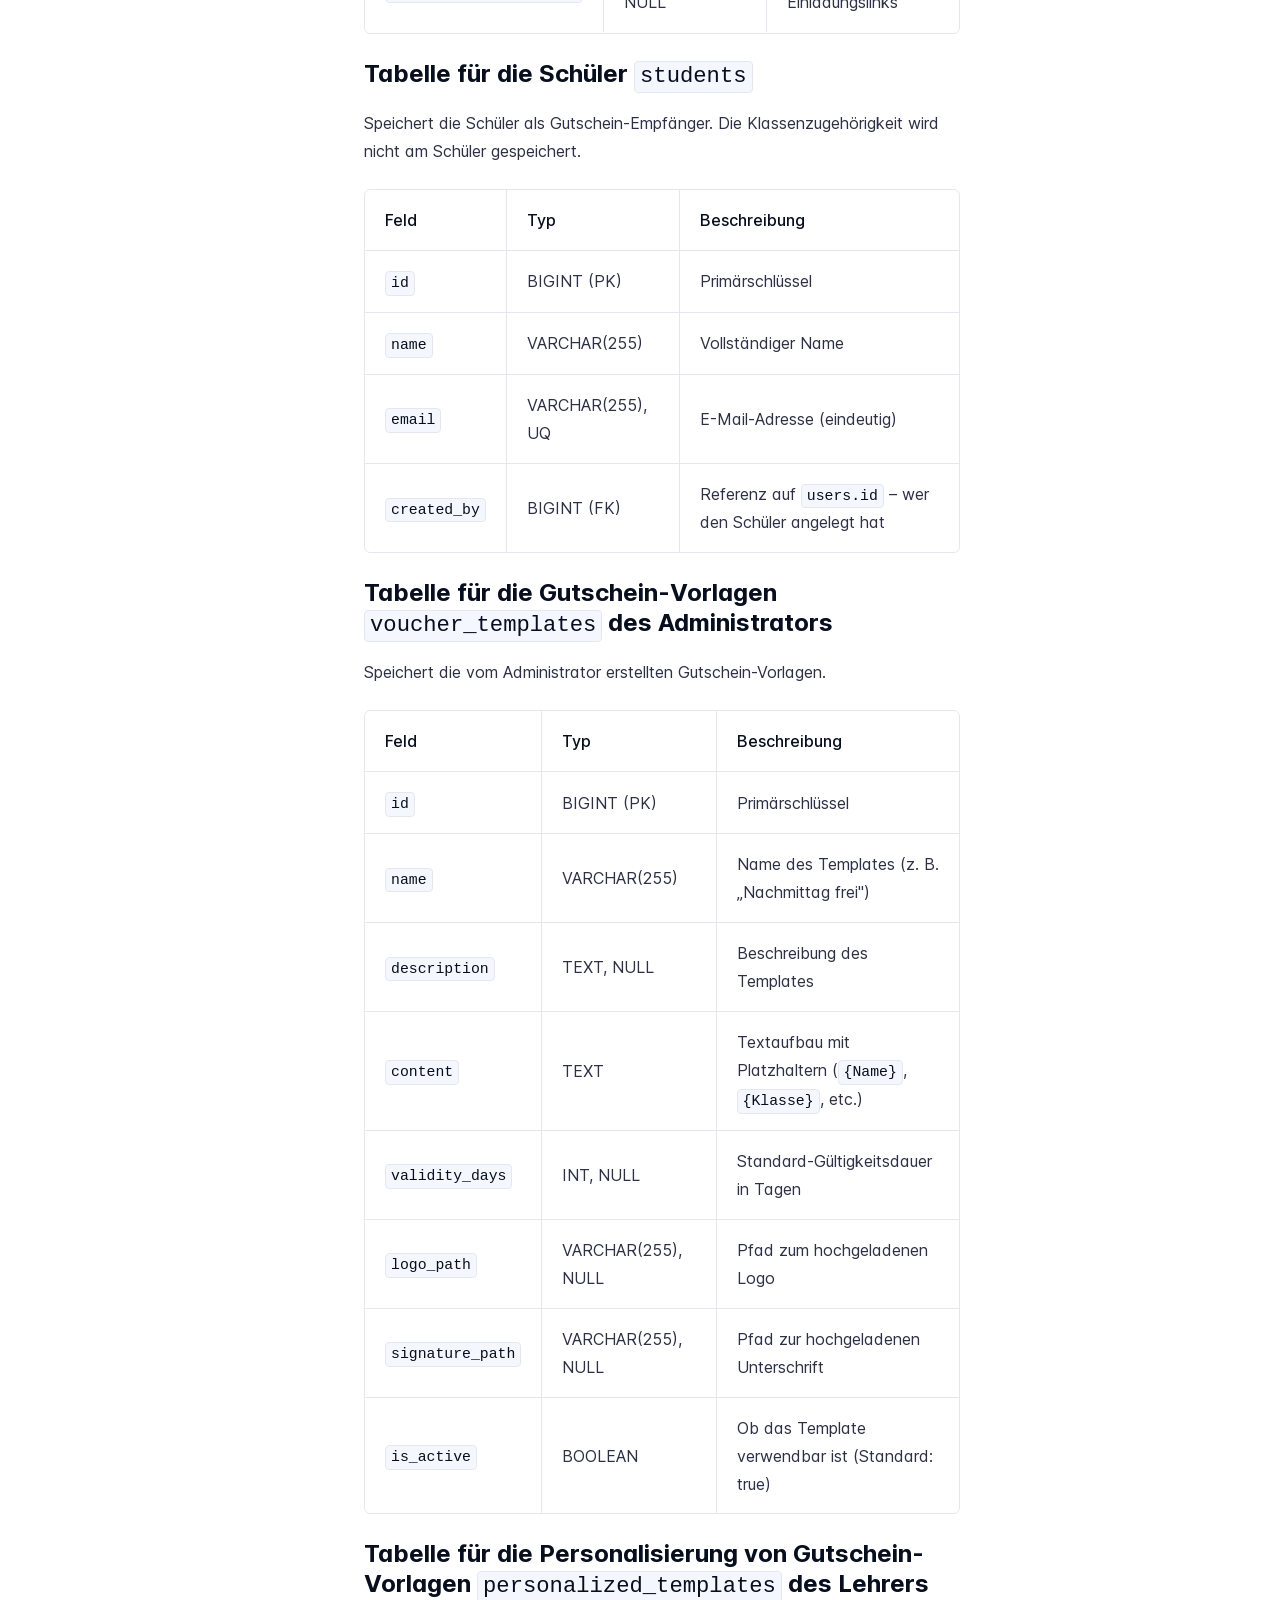
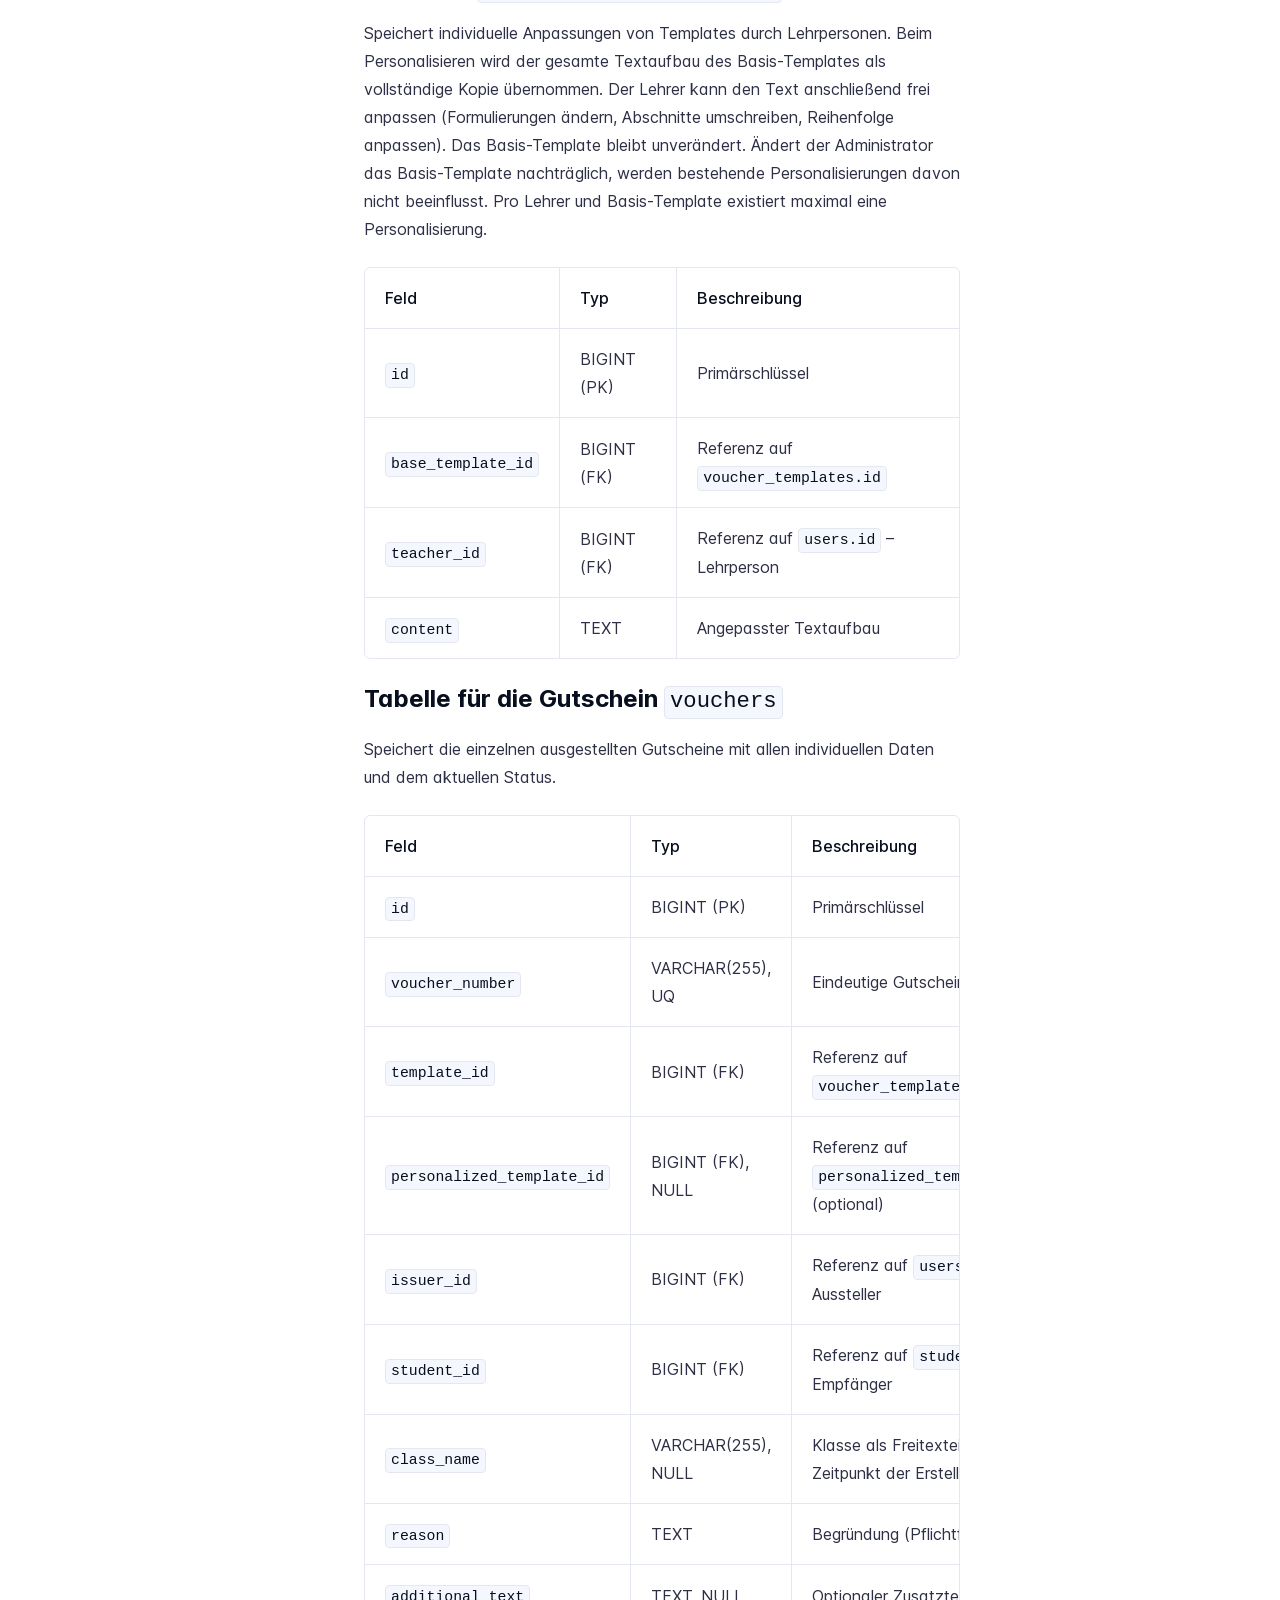
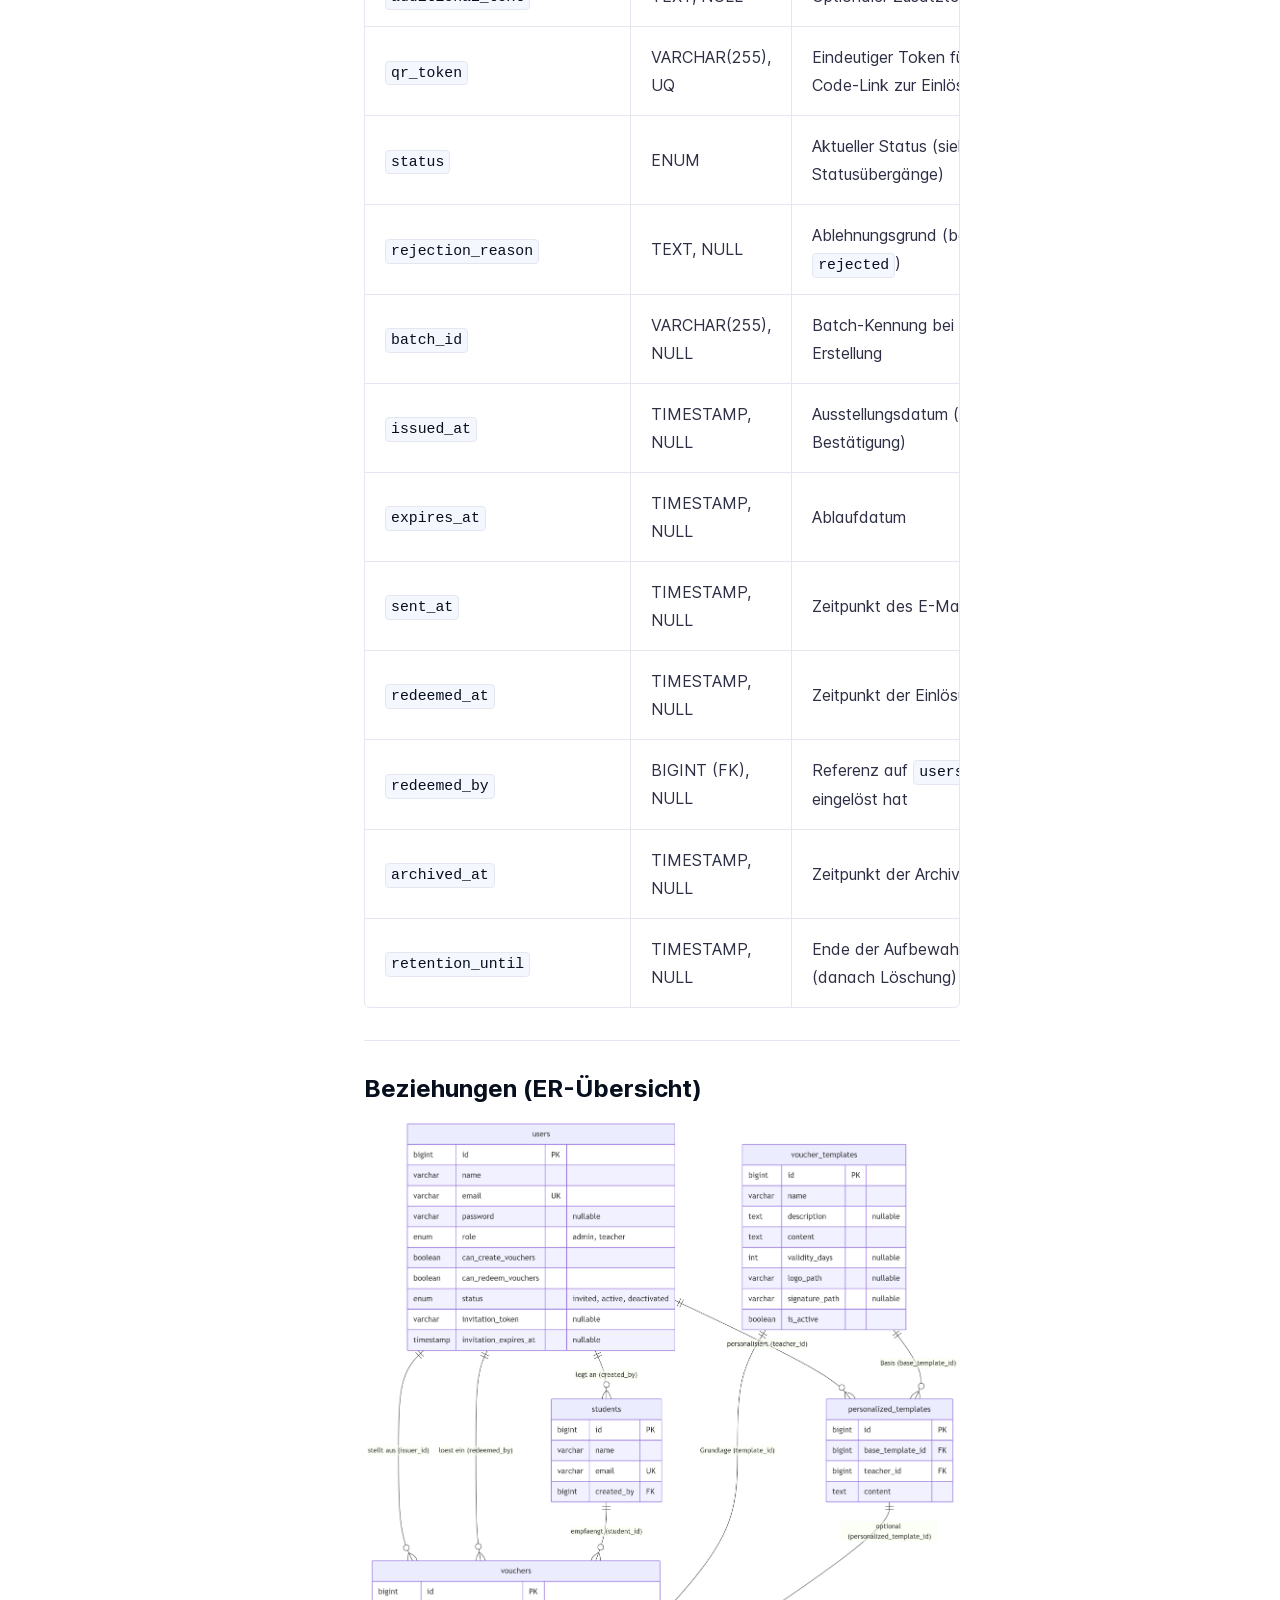
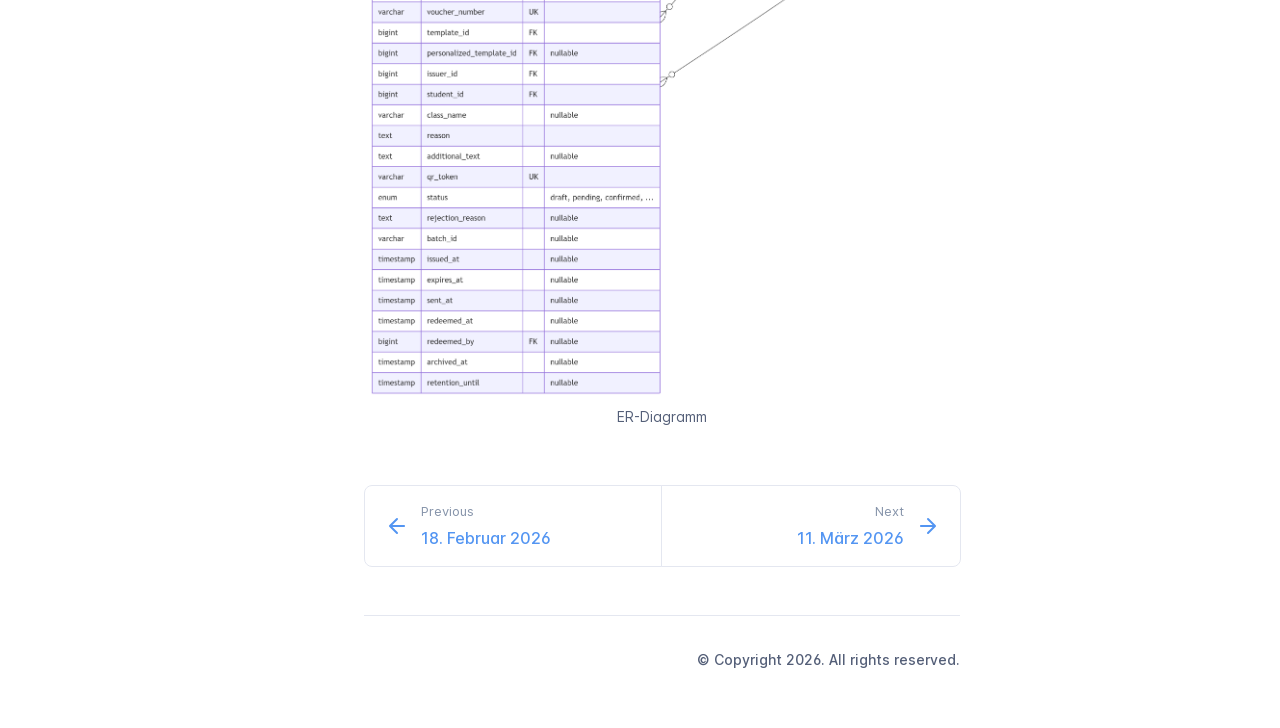
==== commit 8aa97665: "Refreshes Retype-generated documentation. Process triggered by damoser1." ====
--- a/2026-04-03/index.html
+++ b/2026-04-03/index.html
@@ -4,10 +4,10 @@
     <meta charset="UTF-8">
     <meta name="viewport" content="width=device-width,initial-scale=1">
     <meta name="color-scheme" content="light dark">
-    <meta name="turbo-cache-control" content="no-cache" data-turbo-track="reload" data-track-token="4.1.0.826544533440">
+    <meta name="turbo-cache-control" content="no-cache" data-turbo-track="reload" data-track-token="4.4.0.827740147714">
 
     <!-- See retype.com -->
-    <meta name="generator" content="Retype 4.1.0">
+    <meta name="generator" content="Retype 4.4.0">
 
     <!-- Primary Meta Tags -->
     <title>Technische Umsetzung</title>
@@ -15,27 +15,35 @@
     <meta name="description" content="Die Benutzeroberfläche ist rollenbasiert aufgebaut, wobei nur die für die jeweilige Rolle relevanten Funktionen angezeigt werden. Nach dem Login wird der">
 
     <!-- Canonical -->
-    <link rel="canonical" href="/2026-04-03/">
+    <link rel="canonical" href="http://moser.2526.rasser-unterricht.at/2026-04-03/">
 
     <!-- Open Graph -->
     <meta property="og:type" content="website">
-    <meta property="og:url" content="/2026-04-03/">
+    <meta property="og:url" content="http://moser.2526.rasser-unterricht.at/2026-04-03/">
     <meta property="og:title" content="Technische Umsetzung">
     <meta property="og:description" content="Die Benutzeroberfläche ist rollenbasiert aufgebaut, wobei nur die für die jeweilige Rolle relevanten Funktionen angezeigt werden. Nach dem Login wird der">
-    <meta property="og:image" content="/assets/mermiad_gutscheinverwaltung.png">
+    <meta property="og:image" content="http://moser.2526.rasser-unterricht.at/assets/mermiad_gutscheinverwaltung.png">
     <meta property="og:image:width" content="1200">
     <meta property="og:image:height" content="630">
     <meta property="og:image:alt" content="Technische Umsetzung">
     <meta property="og:site_name" content="Moser">
     <meta property="og:locale" content="en_US">
 
+    <!-- Twitter -->
+    <meta name="twitter:card" content="summary_large_image">
+    <meta name="twitter:url" content="http://moser.2526.rasser-unterricht.at/2026-04-03/">
+    <meta name="twitter:title" content="Technische Umsetzung">
+    <meta name="twitter:description" content="Die Benutzeroberfläche ist rollenbasiert aufgebaut, wobei nur die für die jeweilige Rolle relevanten Funktionen angezeigt werden. Nach dem Login wird der">
+    <meta name="twitter:image" content="http://moser.2526.rasser-unterricht.at/assets/mermiad_gutscheinverwaltung.png">
+    <meta name="twitter:image:alt" content="Technische Umsetzung">
+
     <script data-cfasync="false">(function(){var cl=document.documentElement.classList,ls=localStorage.getItem("retype_scheme"),hd=cl.contains("dark"),hl=cl.contains("light"),wm=window.matchMedia&&window.matchMedia("(prefers-color-scheme: dark)").matches;if(ls==="dark"||(!ls&&wm&&!hd&&!hl)){cl.remove("light");cl.add("dark")}else if(ls==="light"||(!ls&&!wm&&!hd&&!hl)){cl.remove("dark");cl.add("light")}})();</script>
 
-    <link href="../resources/css/retype.css?v=4.1.0.826544533440" rel="stylesheet">
-
-    <script data-cfasync="false" src="../resources/js/config.js?v=4.1.0.826544533440" data-turbo-eval="false" defer></script>
-    <script data-cfasync="false" src="../resources/js/retype.js?v=4.1.0" data-turbo-eval="false" defer></script>
-    <script id="lunr-js" data-cfasync="false" src="../resources/js/lunr.js?v=4.1.0.826544533440" data-turbo-eval="false" defer></script>
+    <link href="../resources/css/retype.css?v=4.4.0.827740147714" rel="stylesheet">
+
+    <script data-cfasync="false" src="../resources/js/config.js?v=4.4.0.827740147714" data-turbo-eval="false" defer></script>
+    <script data-cfasync="false" src="../resources/js/retype.js?v=4.4.0" data-turbo-eval="false" defer></script>
+    <script id="lunr-js" data-cfasync="false" src="../resources/js/lunr.js?v=4.4.0.827740147714" data-turbo-eval="false" defer></script>
 </head>
 <body>
     <div id="retype-app" class="relative text-base antialiased text-base-text bg-base-bg font-body">
@@ -50,7 +58,7 @@
             <!-- Logo -->
             <div class="flex items-center justify-between h-full py-2 md:w-75">
                 <div class="flex items-center px-2 md:px-6">
-                    <a id="retype-branding-logo" href="../" class="flex items-center leading-snug text-2xl">
+                    <a id="retype-branding-logo" href="http://moser.2526.rasser-unterricht.at/" class="flex items-center leading-snug text-2xl">
                         <span class="dark:text-white font-bold line-clamp-1 md:line-clamp-2">Moser</span>
                     </a><span id="retype-branding-label" class="inline-flex mt-1 px-2 py-1 ml-4 text-xs font-medium leading-none items-center rounded-md bg-branding-label-bg text-branding-label-text ring-1 ring-branding-label-border ring-inset md:inline-block">Docs</span>
                 </div>
@@ -125,12 +133,7 @@
                 <!-- Rendered if sidebar right is enabled -->
                 <div id="retype-sidebar-right-toggle"></div>
                 <!-- Page content  -->
-<doc-anchor-target id="technische-umsetzung" class="break-words">
-    <h1>
-        <doc-anchor-trigger class="header-anchor-trigger" to="#technische-umsetzung">#</doc-anchor-trigger>
-        <span>Technische Umsetzung</span>
-    </h1>
-</doc-anchor-target>
+<h1 id="technische-umsetzung">Technische Umsetzung</h1>
 <div class="-mt-3 mb-12 flex flex-wrap text-sm text-gray-400 dark:text-dark-350 items-center">
     <div class="flex items-center">
         <div>By</div>
@@ -143,33 +146,18 @@
     </div>
 </div>
 
-<doc-anchor-target id="allgemeines-ui-konzept">
-    <h2>
-        <doc-anchor-trigger class="header-anchor-trigger" to="#allgemeines-ui-konzept">#</doc-anchor-trigger>
-        <span>Allgemeines UI-Konzept</span>
-    </h2>
-</doc-anchor-target>
+<h2 id="allgemeines-ui-konzept">Allgemeines UI-Konzept</h2>
 <p>Die Benutzeroberfläche ist rollenbasiert aufgebaut, wobei nur die für die jeweilige Rolle relevanten Funktionen angezeigt werden.
 Nach dem Login wird der Benutzer automatisch auf das rollenspezifische Dashboard weitergeleitet.</p>
 <hr>
-<doc-anchor-target id="ersteinrichtung">
-    <h3>
-        <doc-anchor-trigger class="header-anchor-trigger" to="#ersteinrichtung">#</doc-anchor-trigger>
-        <span>Ersteinrichtung</span>
-    </h3>
-</doc-anchor-target>
+<h3 id="ersteinrichtung">Ersteinrichtung</h3>
 <p>Beim erstmaligen Aufruf des Systems (kein Benutzer vorhanden) wird automatisch die Registrierungsseite angezeigt:</p>
 <ul>
 <li>Nach erfolgreicher Registrierung wird der Account als Administrator gespeichert und der Benutzer auf das Admin-Dashboard weitergeleitet</li>
 <li>Die Registrierungsseite ist danach dauerhaft deaktiviert und nicht mehr erreichbar. Bei erneutem Aufruf der URL erfolgt eine Weiterleitung auf die Login-Seite.</li>
 </ul>
 <hr>
-<doc-anchor-target id="benutzeroberfläche-administratoren">
-    <h3>
-        <doc-anchor-trigger class="header-anchor-trigger" to="#benutzeroberfläche-administratoren">#</doc-anchor-trigger>
-        <span>Benutzeroberfläche Administratoren</span>
-    </h3>
-</doc-anchor-target>
+<h3 id="benutzeroberfläche-administratoren">Benutzeroberfläche Administratoren</h3>
 <p><strong>Navigation:</strong></p>
 <ul>
 <li>Dashboard</li>
@@ -276,12 +264,7 @@
 <li>Hinweis auf automatische Löschung nach Fristablauf</li>
 </ul>
 <hr>
-<doc-anchor-target id="benutzeroberfläche-lehrer">
-    <h4>
-        <doc-anchor-trigger class="header-anchor-trigger" to="#benutzeroberfläche-lehrer">#</doc-anchor-trigger>
-        <span>Benutzeroberfläche Lehrer</span>
-    </h4>
-</doc-anchor-target>
+<h4 id="benutzeroberfläche-lehrer">Benutzeroberfläche Lehrer</h4>
 <p><strong>Navigation</strong></p>
 <ul>
 <li>Dashboard</li>
@@ -349,19 +332,9 @@
 <li>Bestätigungsbutton: „Einlösung bestätigen&quot; → Status wechselt, Gutschein wird archiviert</li>
 </ul>
 <hr>
-<doc-anchor-target id="datenbankmodell">
-    <h2>
-        <doc-anchor-trigger class="header-anchor-trigger" to="#datenbankmodell">#</doc-anchor-trigger>
-        <span>Datenbankmodell</span>
-    </h2>
-</doc-anchor-target>
+<h2 id="datenbankmodell">Datenbankmodell</h2>
 <p>Das Datenbankmodell bildet alle Entitäten des Gutscheinsystems ab. Die Tabellen sind so gestaltet, dass sie die rollenbasierte Struktur, den Gutschein-Lebenszyklus mit Statusübergängen, das Template-System und die Archivierungslogik vollständig unterstützen.</p>
-<doc-anchor-target id="übersicht-der-tabellen">
-    <h3>
-        <doc-anchor-trigger class="header-anchor-trigger" to="#übersicht-der-tabellen">#</doc-anchor-trigger>
-        <span>Übersicht der Tabellen</span>
-    </h3>
-</doc-anchor-target>
+<h3 id="übersicht-der-tabellen">Übersicht der Tabellen</h3>
 <div class="table-wrapper scrollbar overflow-hidden">
 <table class="comfortable">
 <thead>
@@ -394,12 +367,7 @@
 </tbody>
 </table>
 </div>
-<doc-anchor-target id="tabelle-für-die-nutzer-users">
-    <h3>
-        <doc-anchor-trigger class="header-anchor-trigger" to="#tabelle-für-die-nutzer-users">#</doc-anchor-trigger>
-        <span>Tabelle für die Nutzer <code translate="no" v-pre>users</code></span>
-    </h3>
-</doc-anchor-target>
+<h3 id="tabelle-für-die-nutzer-users">Tabelle für die Nutzer <code translate="no" v-pre>users</code></h3>
 <p>Speichert alle Benutzer des Systems (Administrator und Lehrpersonen). Schüler werden in einer eigenen Tabelle verwaltet.</p>
 <div class="table-wrapper scrollbar overflow-hidden">
 <table class="comfortable">
@@ -464,12 +432,7 @@
 </tbody>
 </table>
 </div>
-<doc-anchor-target id="tabelle-für-die-schüler-students">
-    <h3>
-        <doc-anchor-trigger class="header-anchor-trigger" to="#tabelle-für-die-schüler-students">#</doc-anchor-trigger>
-        <span>Tabelle für die Schüler <code translate="no" v-pre>students</code></span>
-    </h3>
-</doc-anchor-target>
+<h3 id="tabelle-für-die-schüler-students">Tabelle für die Schüler <code translate="no" v-pre>students</code></h3>
 <p>Speichert die Schüler als Gutschein-Empfänger. Die Klassenzugehörigkeit wird nicht am Schüler gespeichert.</p>
 <div class="table-wrapper scrollbar overflow-hidden">
 <table class="comfortable">
@@ -504,12 +467,7 @@
 </tbody>
 </table>
 </div>
-<doc-anchor-target id="tabelle-für-die-gutschein-vorlagen-voucher_templates-des-administrators">
-    <h3>
-        <doc-anchor-trigger class="header-anchor-trigger" to="#tabelle-für-die-gutschein-vorlagen-voucher_templates-des-administrators">#</doc-anchor-trigger>
-        <span>Tabelle für die Gutschein-Vorlagen <code translate="no" v-pre>voucher_templates</code> des Administrators</span>
-    </h3>
-</doc-anchor-target>
+<h3 id="tabelle-für-die-gutschein-vorlagen-voucher_templates-des-administrators">Tabelle für die Gutschein-Vorlagen <code translate="no" v-pre>voucher_templates</code> des Administrators</h3>
 <p>Speichert die vom Administrator erstellten Gutschein-Vorlagen.</p>
 <div class="table-wrapper scrollbar overflow-hidden">
 <table class="comfortable">
@@ -564,12 +522,7 @@
 </tbody>
 </table>
 </div>
-<doc-anchor-target id="tabelle-für-die-personalisierung-von-gutschein-vorlagen-personalized_templates-des-lehrers">
-    <h3>
-        <doc-anchor-trigger class="header-anchor-trigger" to="#tabelle-für-die-personalisierung-von-gutschein-vorlagen-personalized_templates-des-lehrers">#</doc-anchor-trigger>
-        <span>Tabelle für die Personalisierung von Gutschein-Vorlagen <code translate="no" v-pre>personalized_templates</code> des Lehrers</span>
-    </h3>
-</doc-anchor-target>
+<h3 id="tabelle-für-die-personalisierung-von-gutschein-vorlagen-personalized_templates-des-lehrers">Tabelle für die Personalisierung von Gutschein-Vorlagen <code translate="no" v-pre>personalized_templates</code> des Lehrers</h3>
 <p>Speichert individuelle Anpassungen von Templates durch Lehrpersonen. Beim Personalisieren wird der gesamte Textaufbau des Basis-Templates als vollständige Kopie übernommen. Der Lehrer kann den Text anschließend frei anpassen (Formulierungen ändern, Abschnitte umschreiben, Reihenfolge anpassen). Das Basis-Template bleibt unverändert. Ändert der Administrator das Basis-Template nachträglich, werden bestehende Personalisierungen davon nicht beeinflusst. Pro Lehrer und Basis-Template existiert maximal eine Personalisierung.</p>
 <div class="table-wrapper scrollbar overflow-hidden">
 <table class="comfortable">
@@ -604,12 +557,7 @@
 </tbody>
 </table>
 </div>
-<doc-anchor-target id="tabelle-für-die-gutschein-vouchers">
-    <h3>
-        <doc-anchor-trigger class="header-anchor-trigger" to="#tabelle-für-die-gutschein-vouchers">#</doc-anchor-trigger>
-        <span>Tabelle für die Gutschein <code translate="no" v-pre>vouchers</code></span>
-    </h3>
-</doc-anchor-target>
+<h3 id="tabelle-für-die-gutschein-vouchers">Tabelle für die Gutschein <code translate="no" v-pre>vouchers</code></h3>
 <p>Speichert die einzelnen ausgestellten Gutscheine mit allen individuellen Daten und dem aktuellen Status.</p>
 <div class="table-wrapper scrollbar overflow-hidden">
 <table class="comfortable">
@@ -725,17 +673,11 @@
 </table>
 </div>
 <hr>
-<doc-anchor-target id="beziehungen-er-übersicht">
-    <h3>
-        <doc-anchor-trigger class="header-anchor-trigger" to="#beziehungen-er-übersicht">#</doc-anchor-trigger>
-        <span>Beziehungen (ER-Übersicht)</span>
-    </h3>
-</doc-anchor-target>
-<p><figure class="content-center">
-    <img src="../assets/mermiad_gutscheinverwaltung.png" alt="ER-Diagramm" class="rounded-image-rounded border-image-border border-image-border-width" />
+<h3 id="beziehungen-er-übersicht">Beziehungen (ER-Übersicht)</h3>
+<figure class="content-center">
+    <img src="../assets/mermiad_gutscheinverwaltung.png" alt="ER-Diagramm" class="max-w-full h-auto rounded-image-rounded border-image-border border-image-border-width" width="2474" height="3641" />
     <figcaption class="caption">ER-Diagramm</figcaption>
 </figure>
-</p>
 
                 
                 <!-- Required only on API pages -->
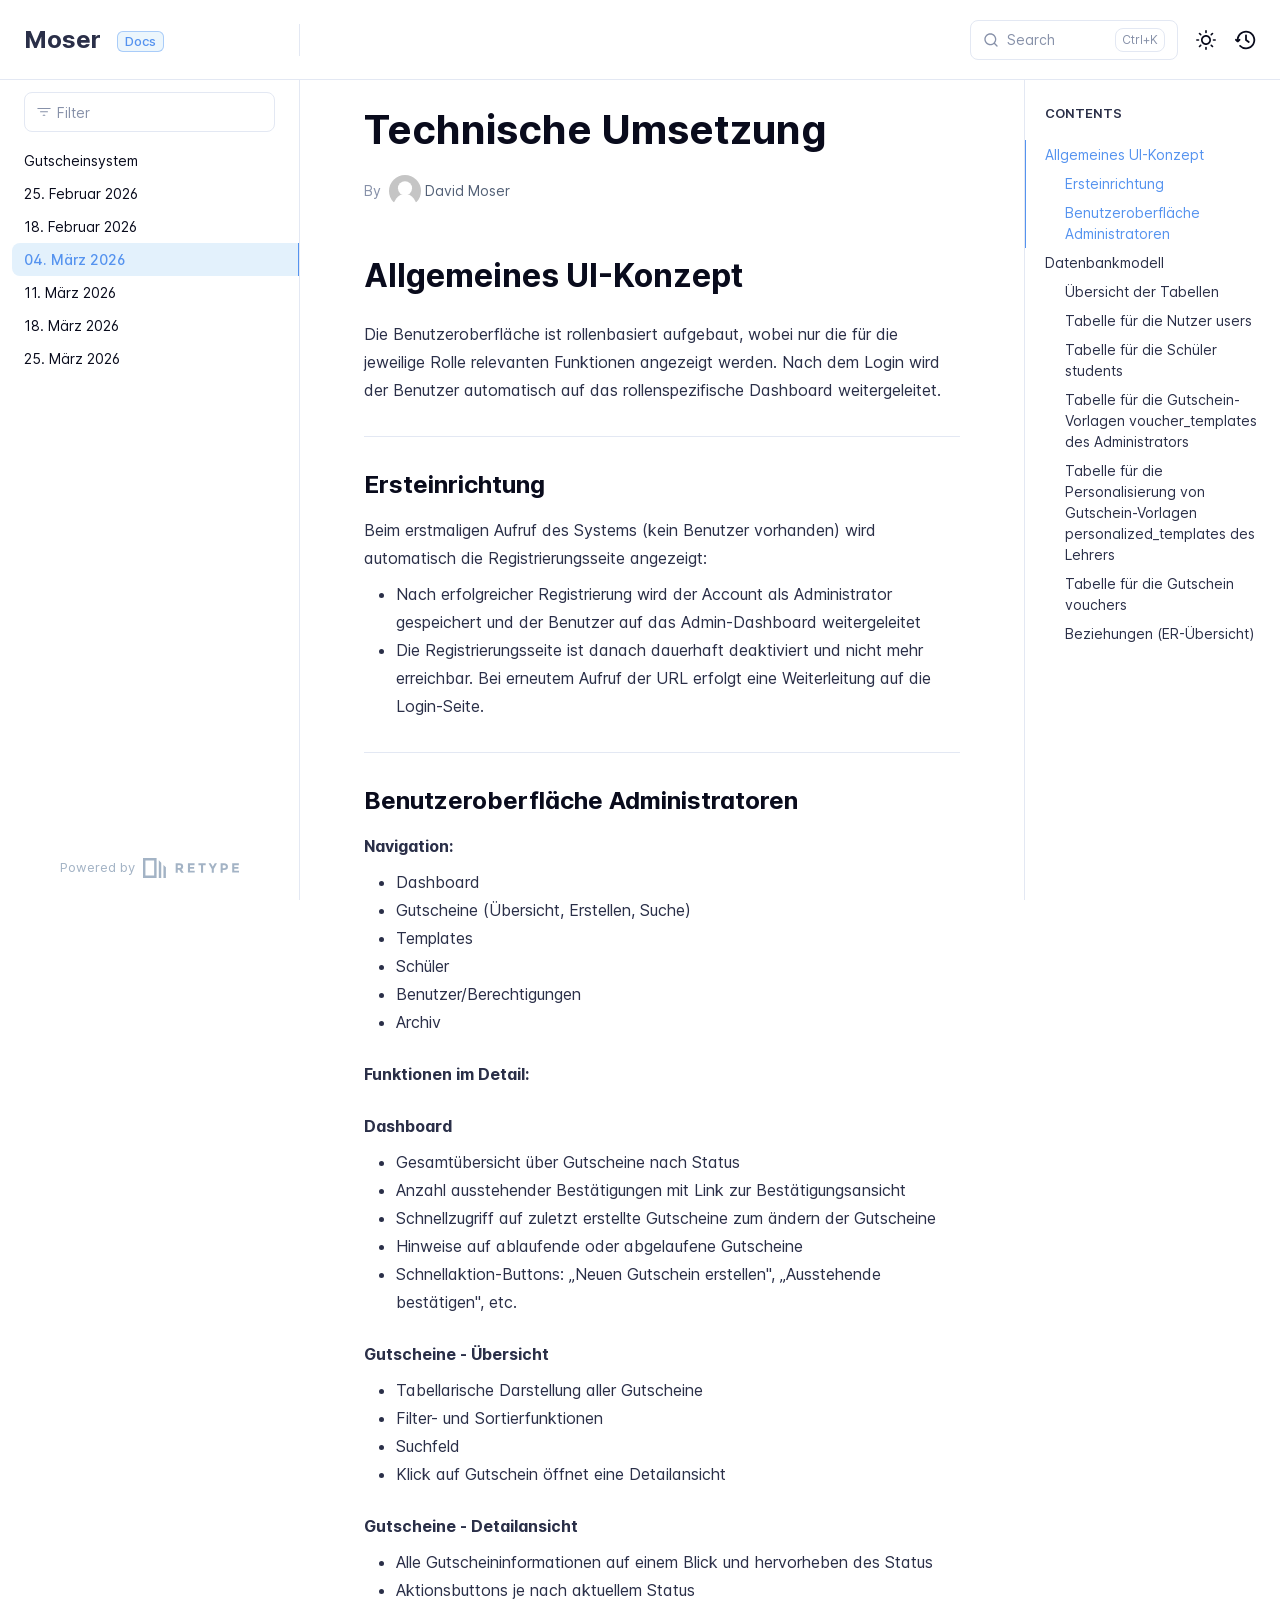
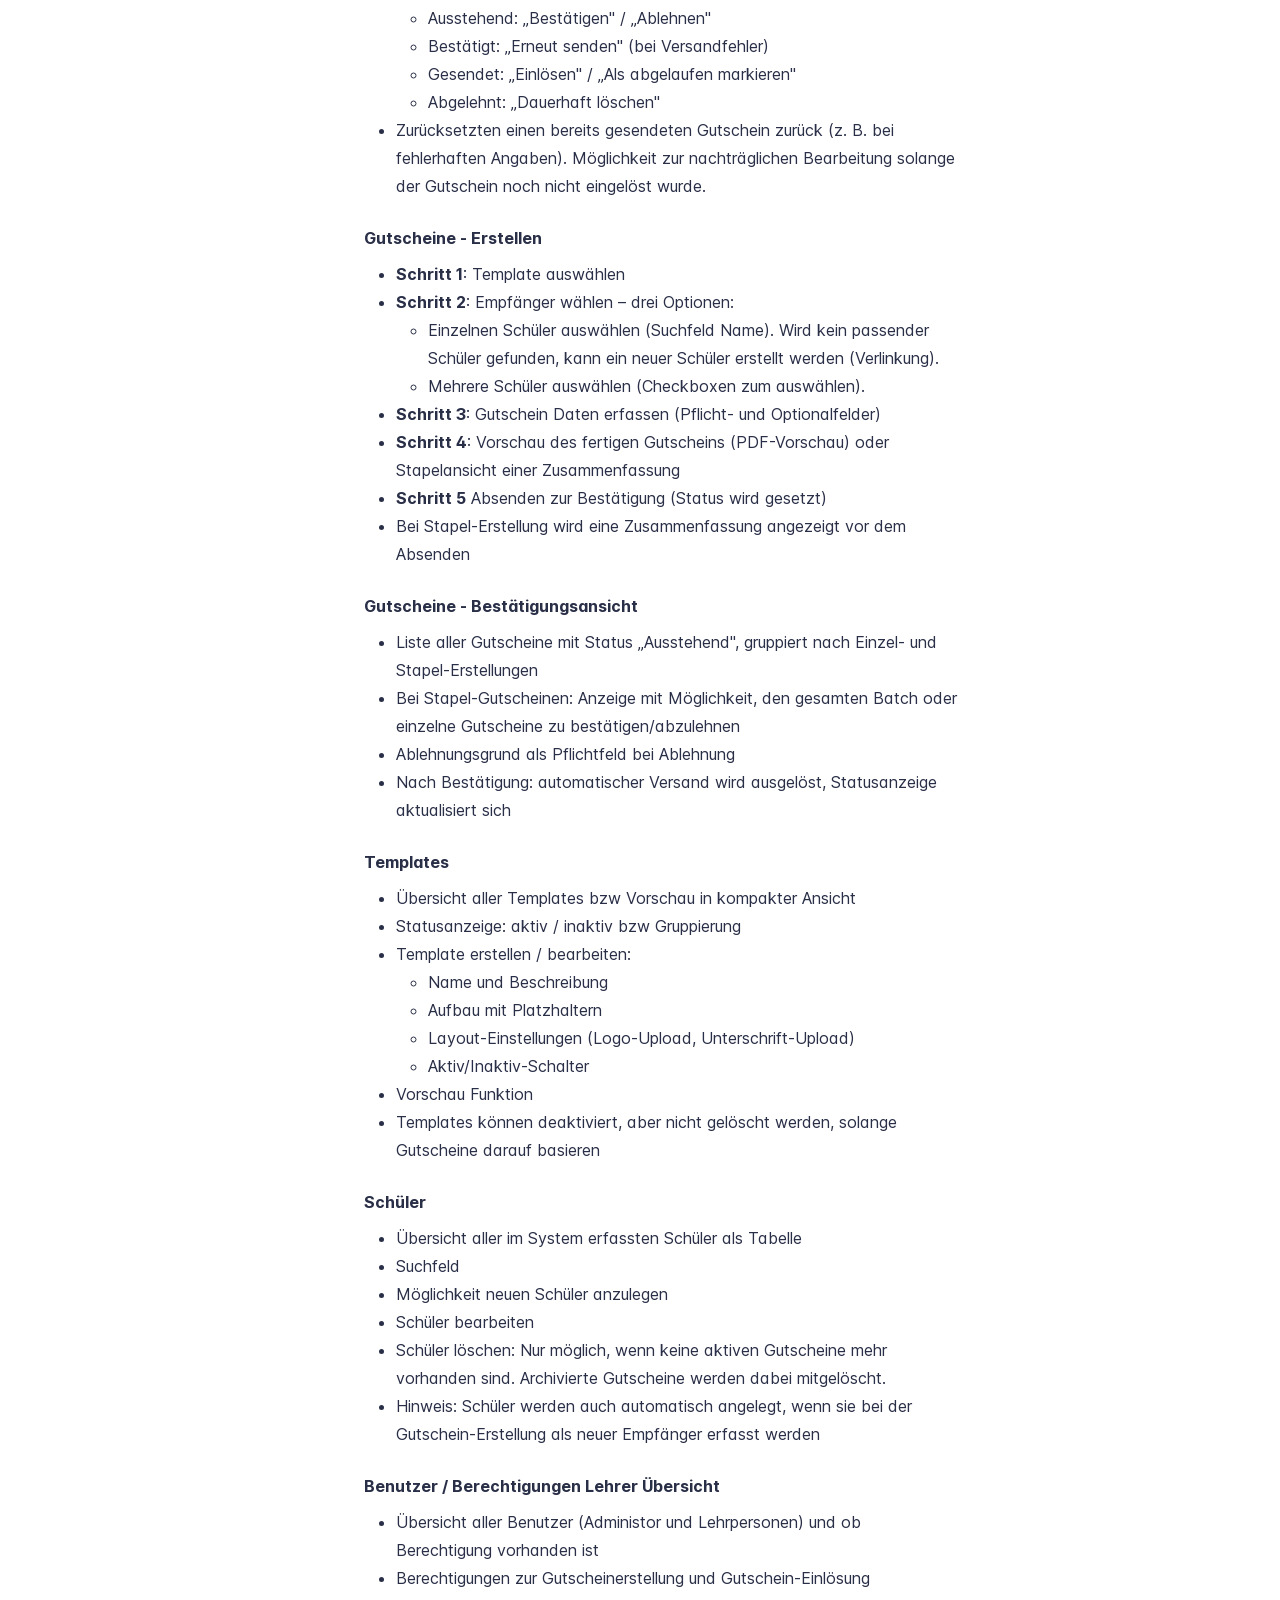
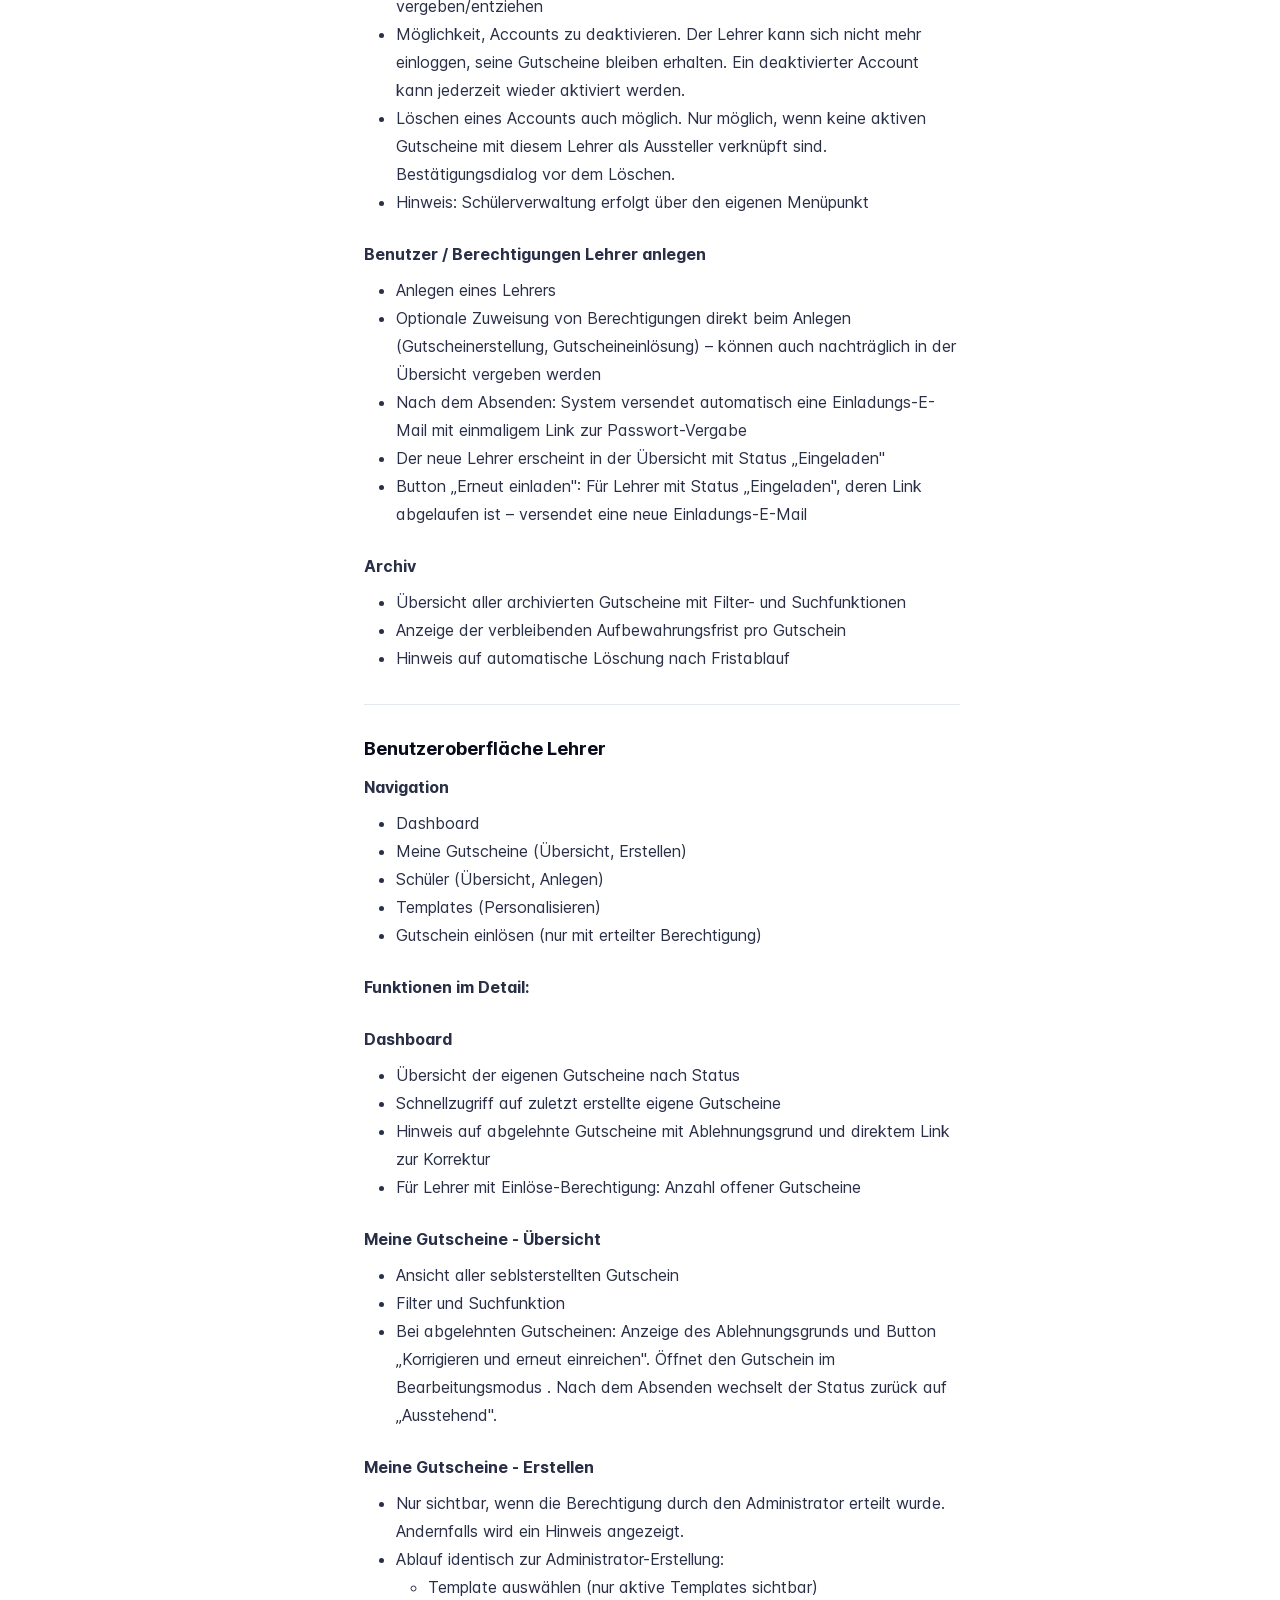
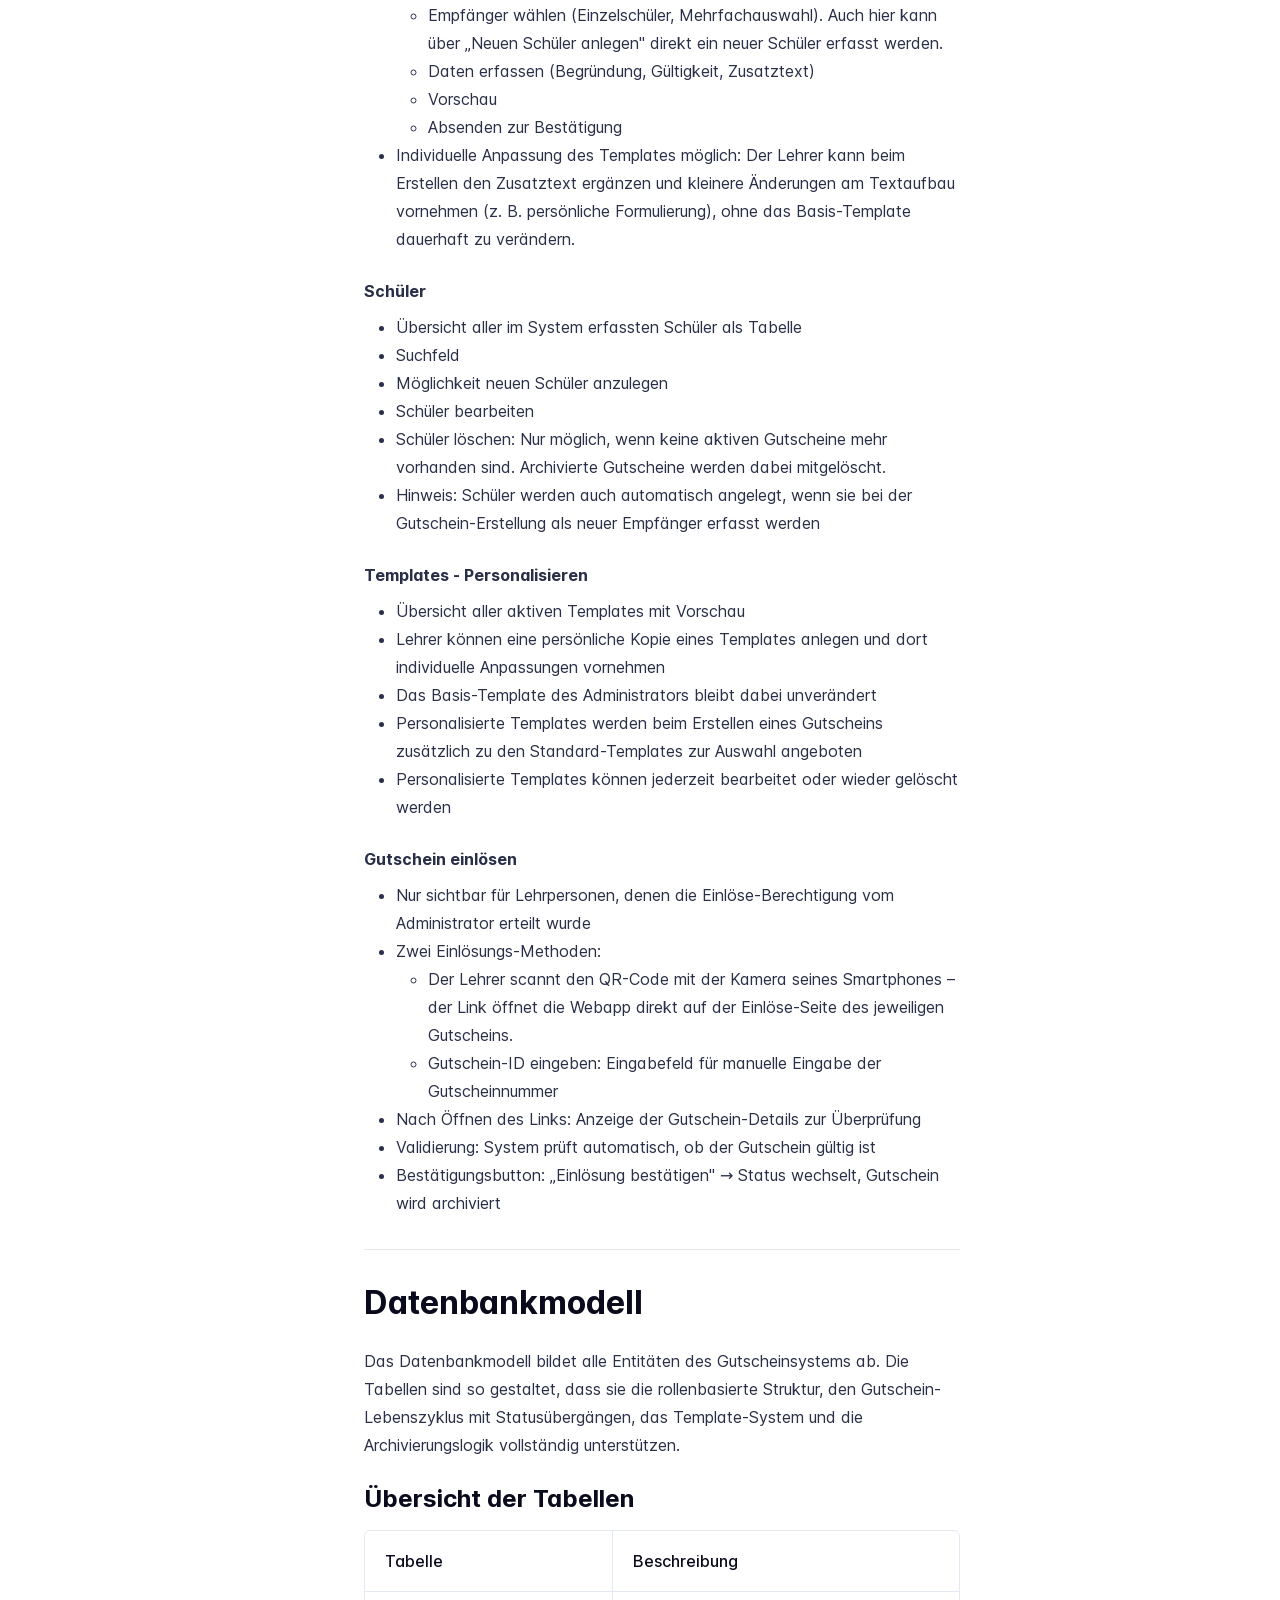
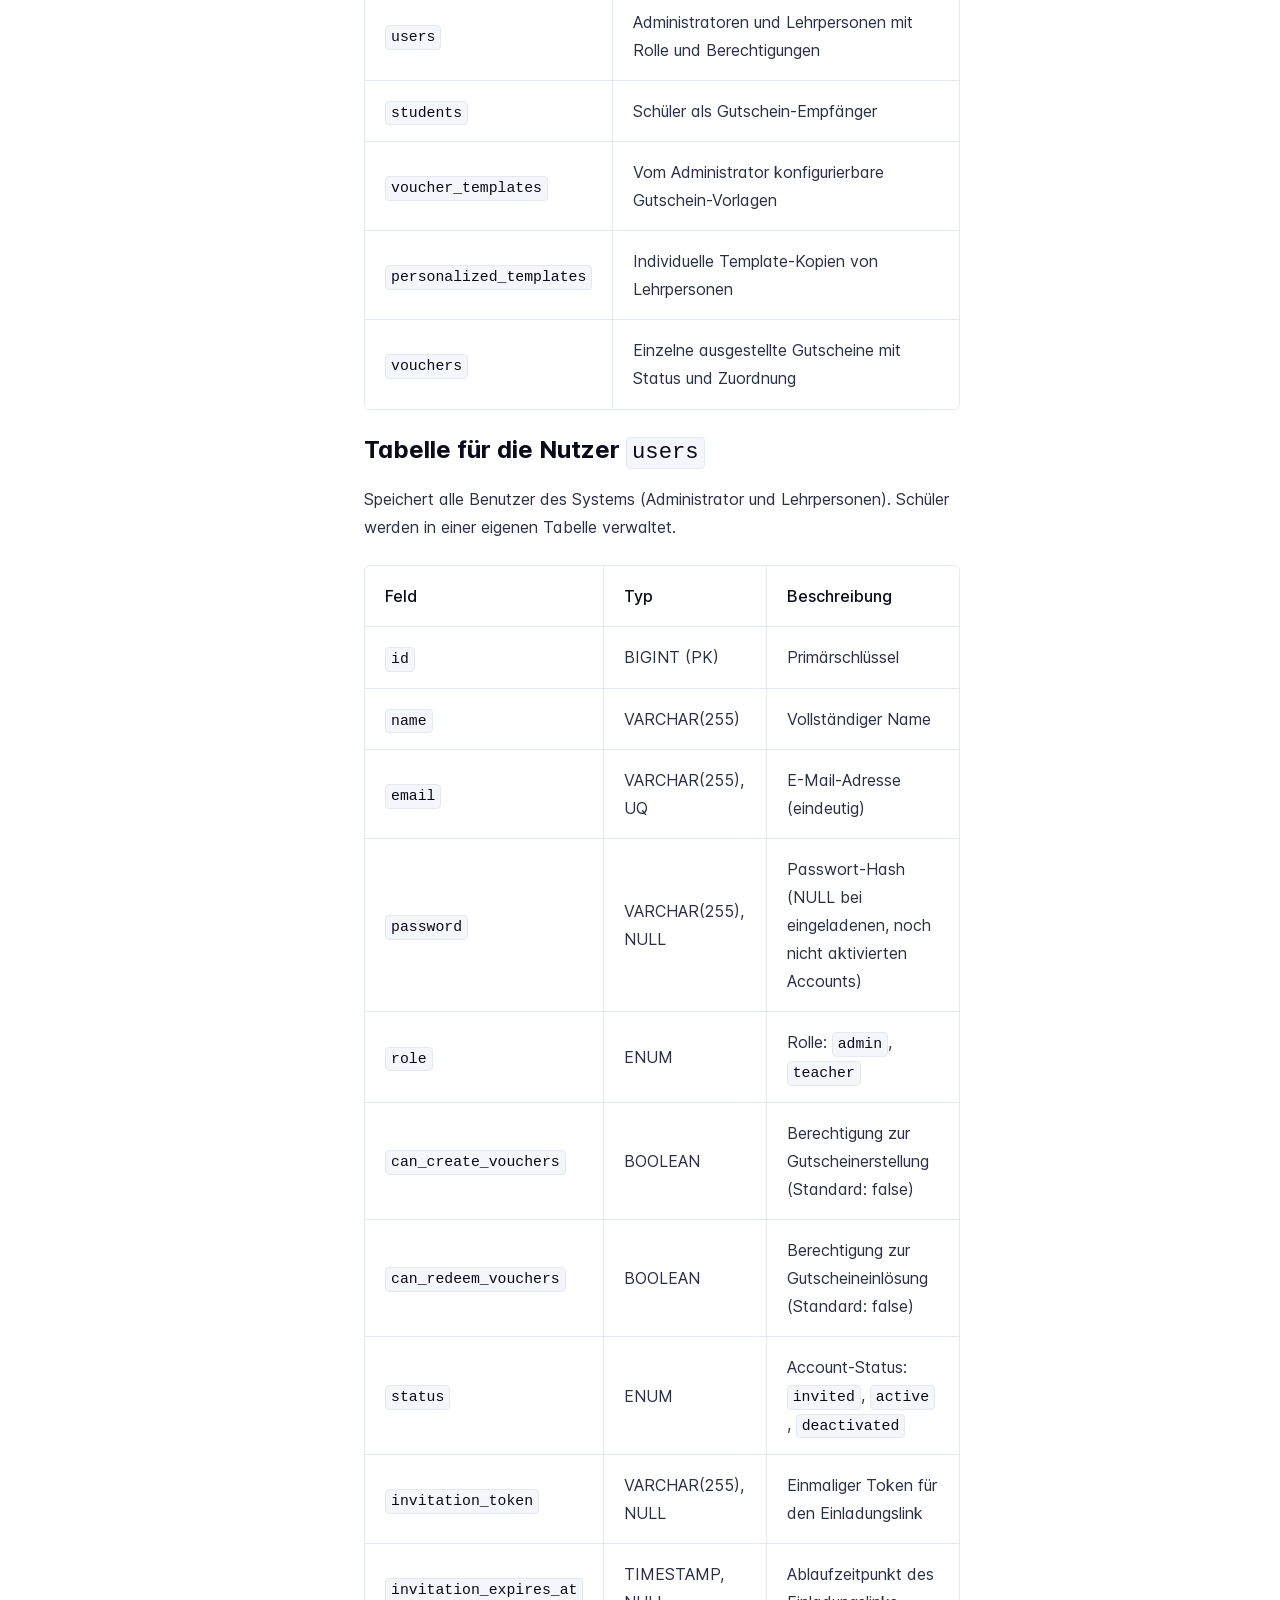
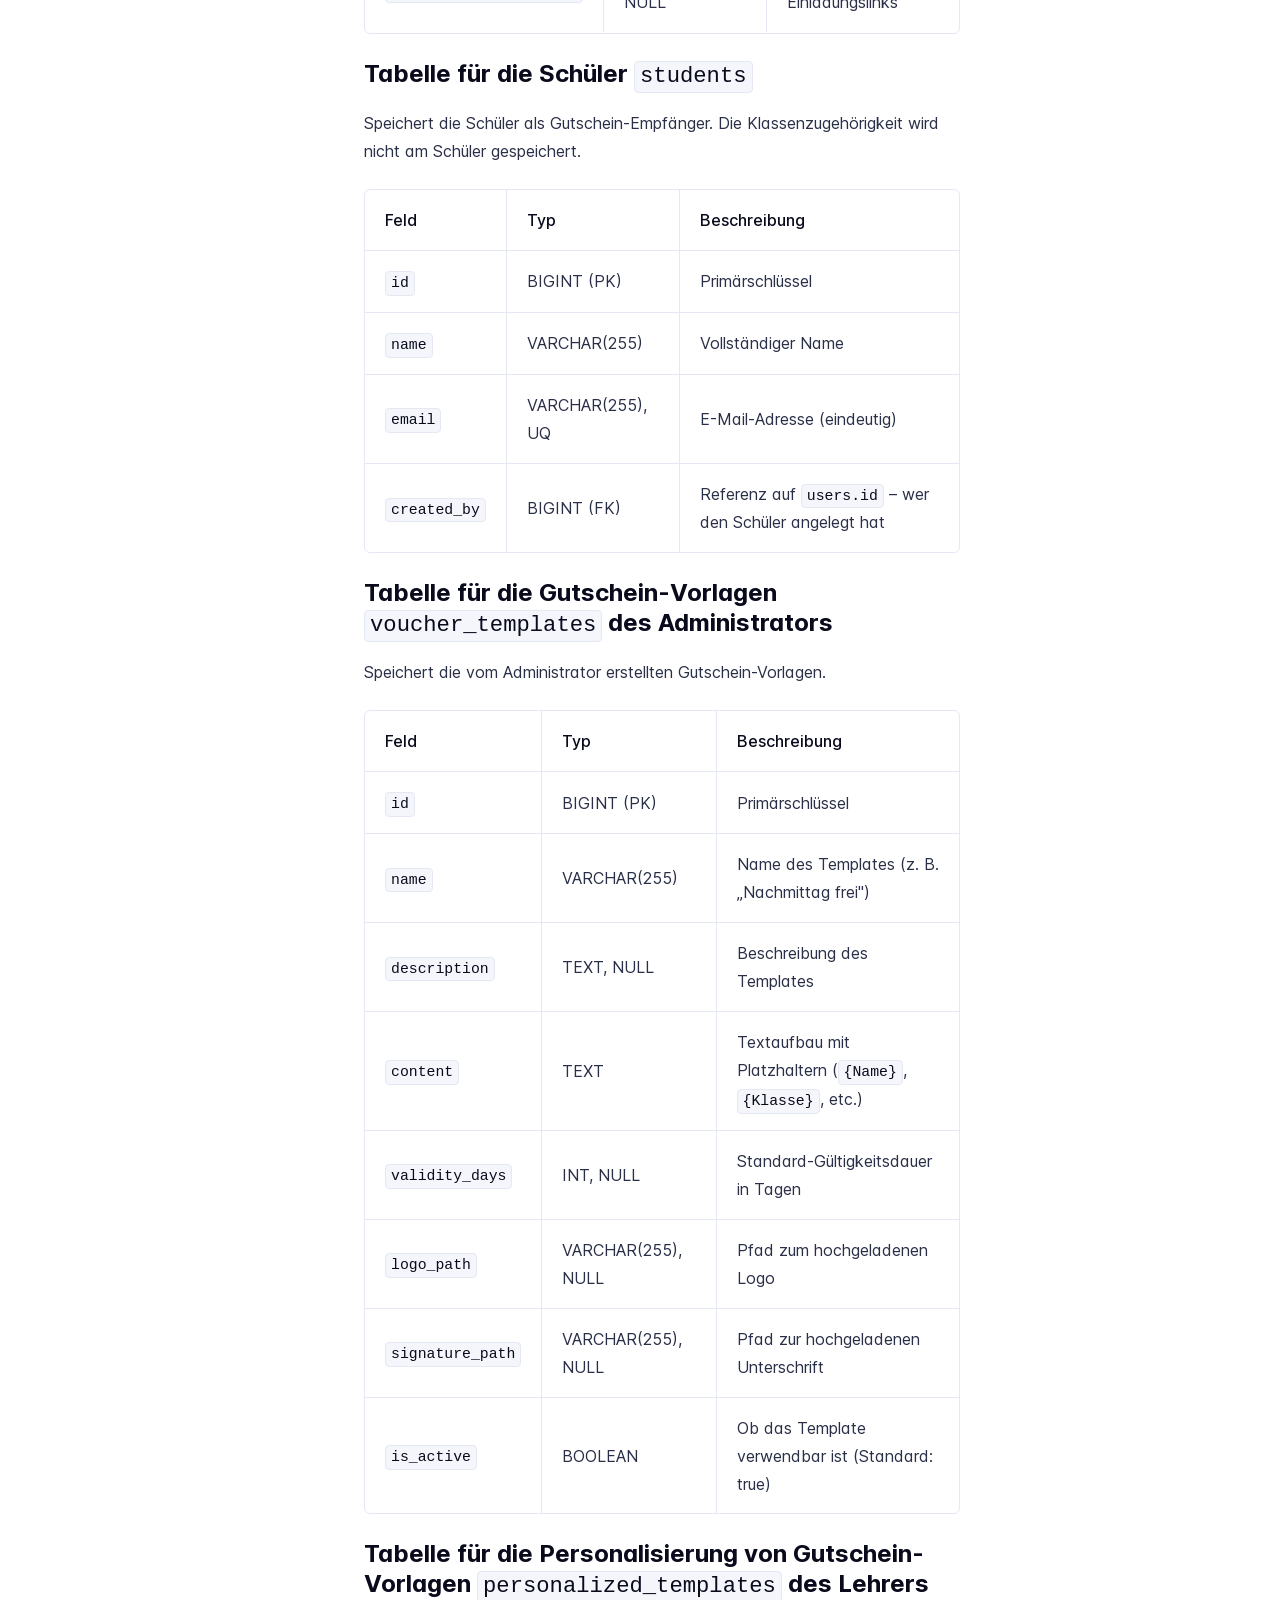
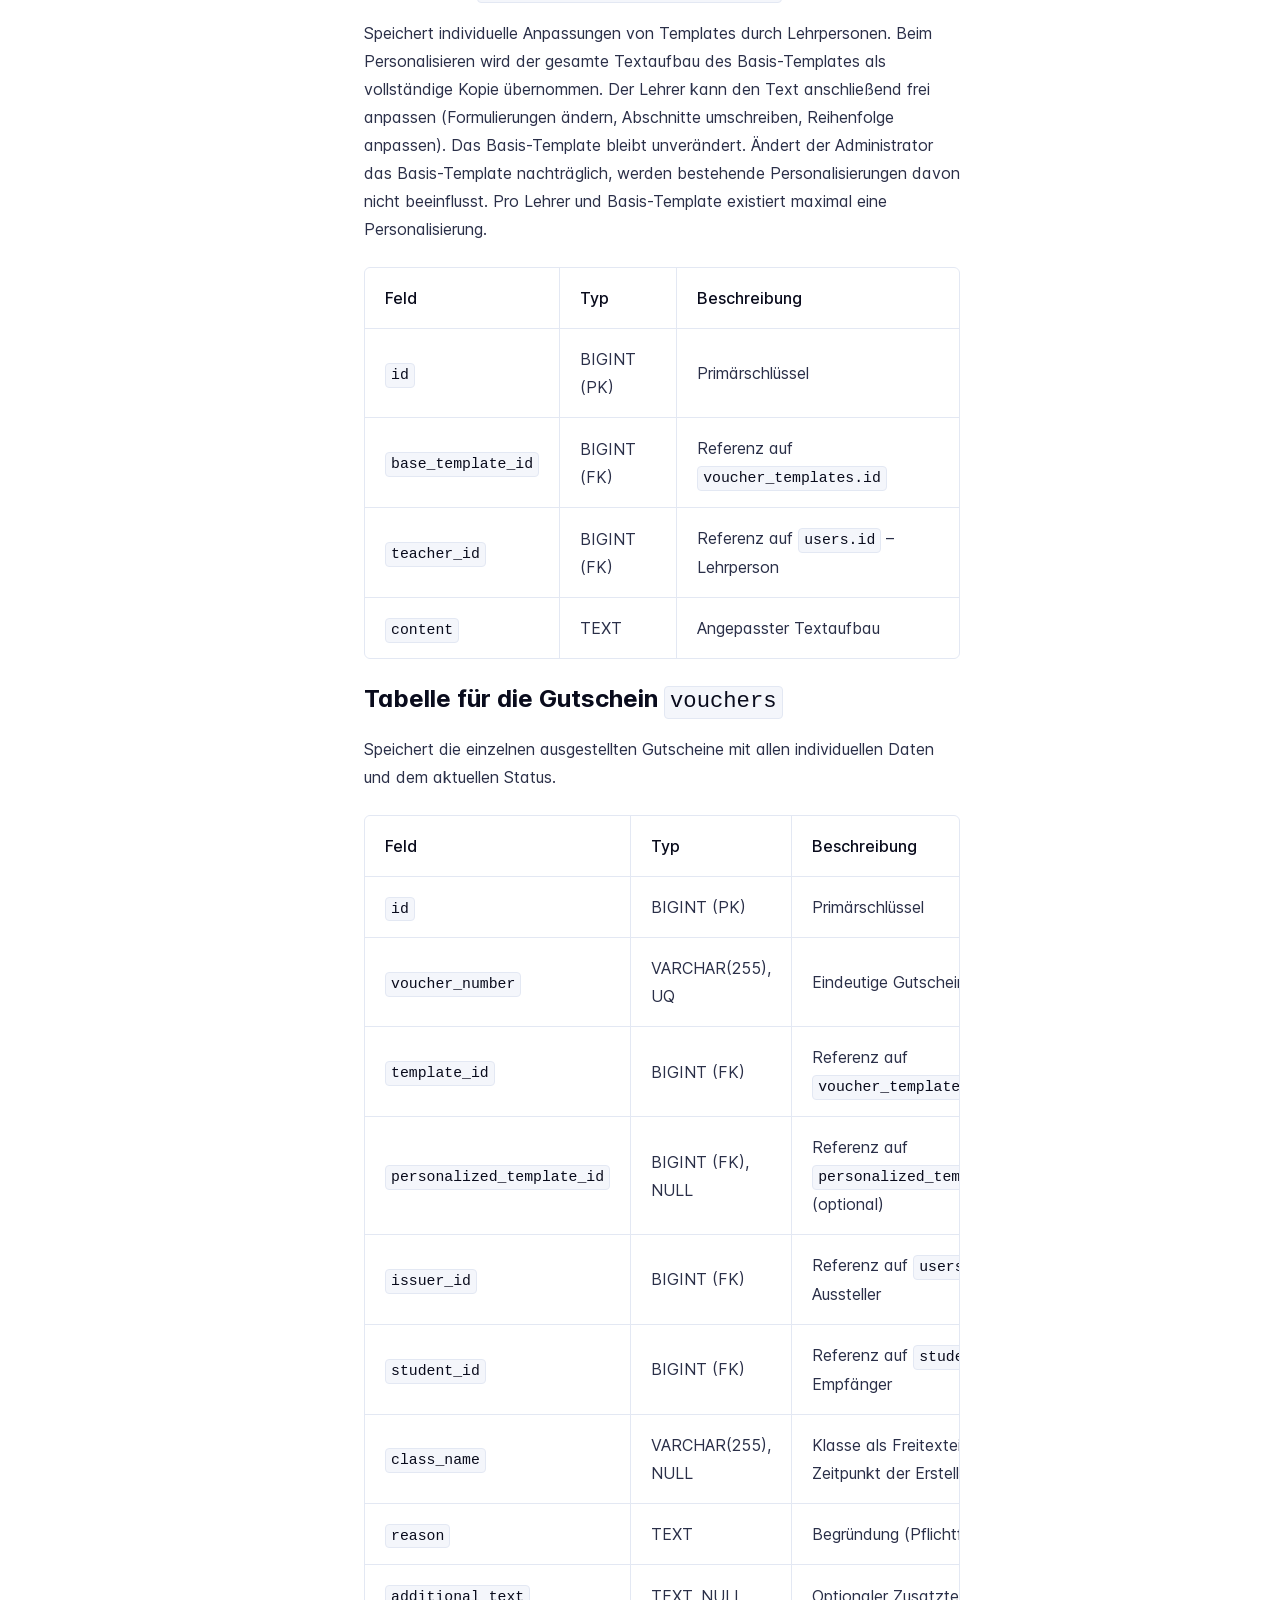
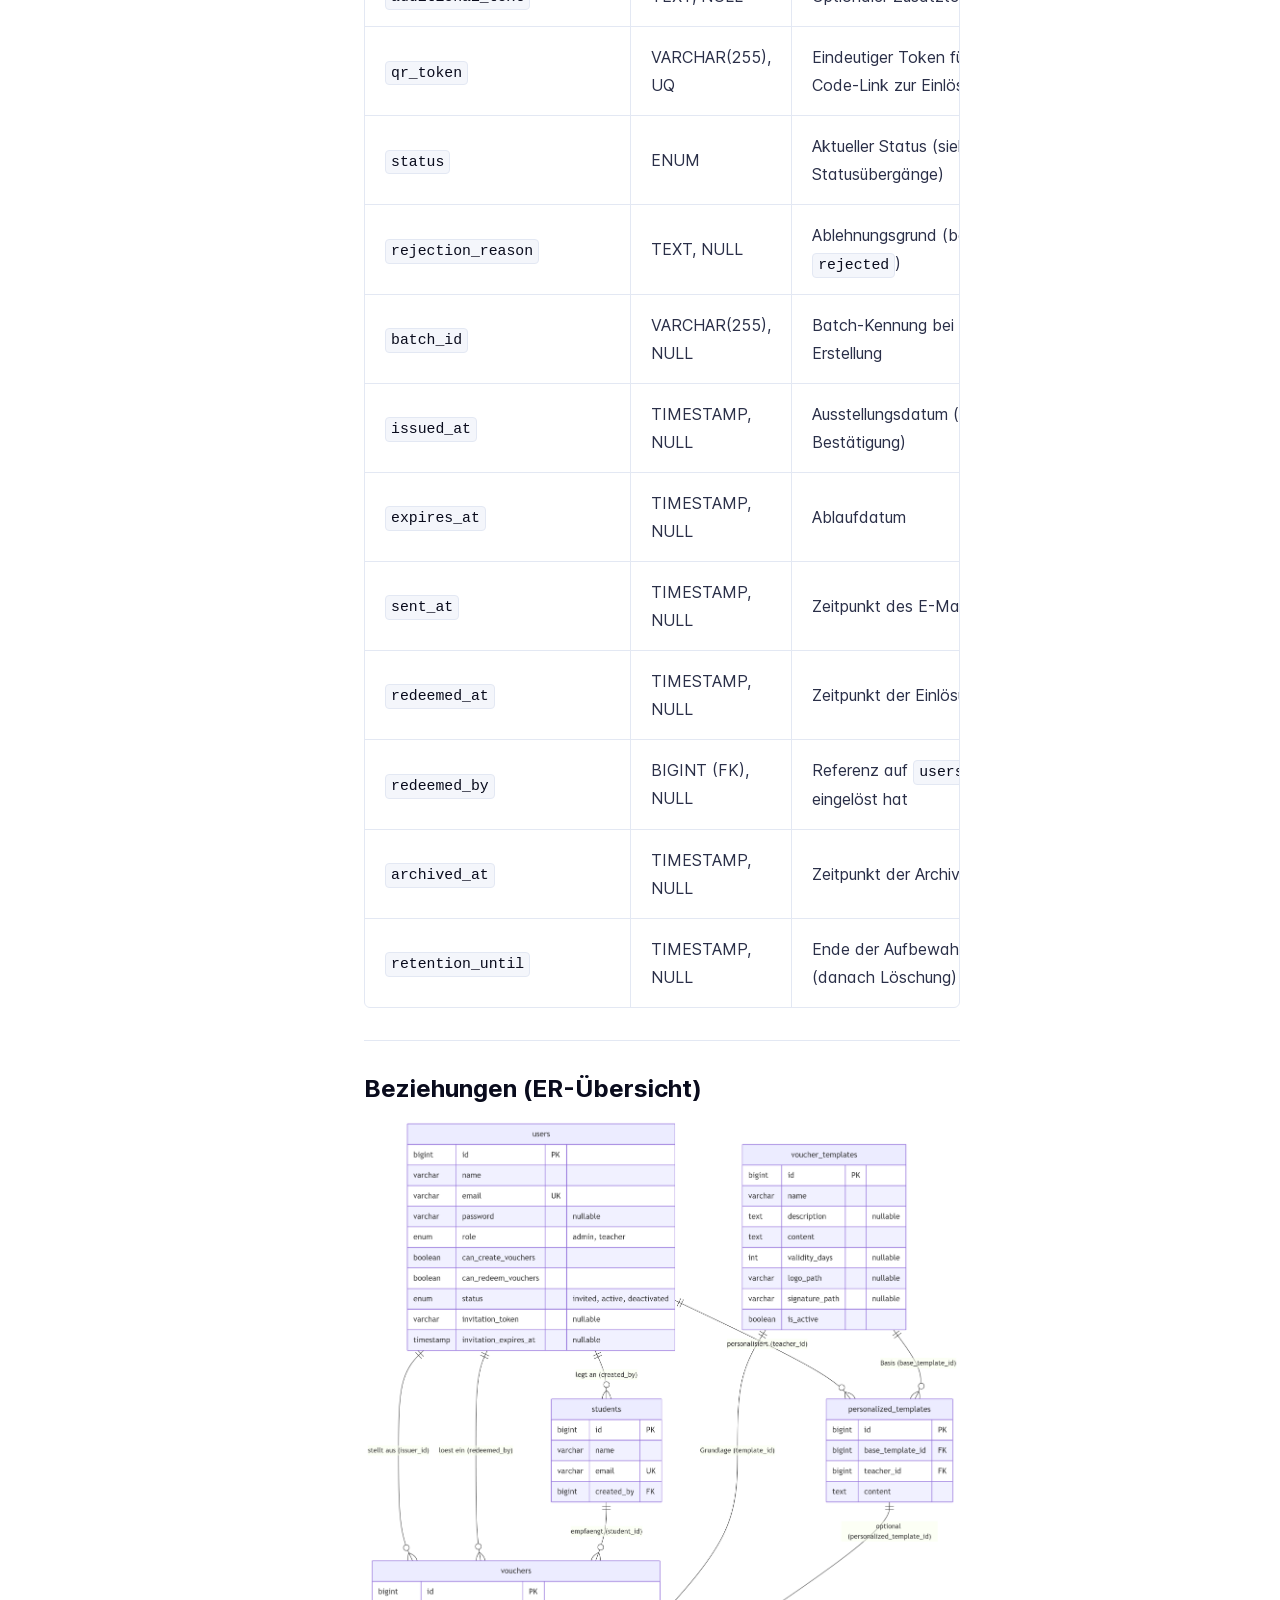
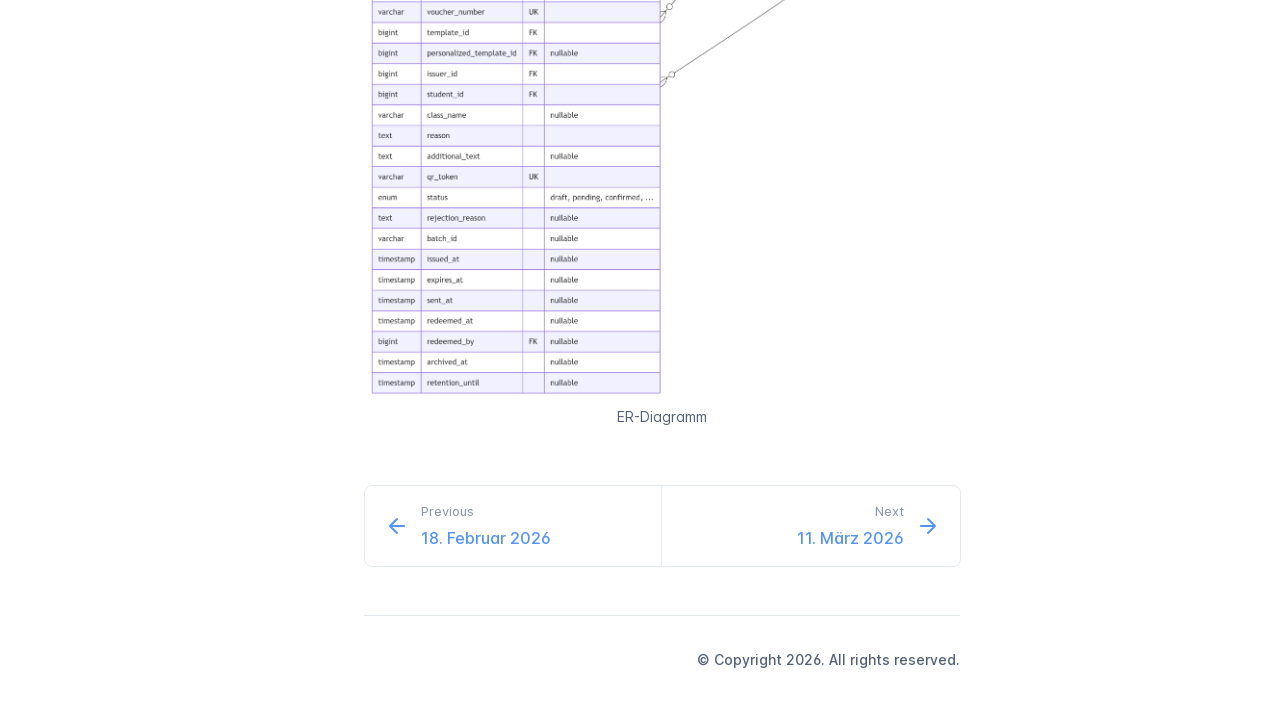
==== commit cf046b1d: "Refreshes Retype-generated documentation. Process triggered by damoser1." ====
--- a/2026-04-03/index.html
+++ b/2026-04-03/index.html
@@ -4,7 +4,7 @@
     <meta charset="UTF-8">
     <meta name="viewport" content="width=device-width,initial-scale=1">
     <meta name="color-scheme" content="light dark">
-    <meta name="turbo-cache-control" content="no-cache" data-turbo-track="reload" data-track-token="4.4.0.827740147714">
+    <meta name="turbo-cache-control" content="no-cache" data-turbo-track="reload" data-track-token="4.4.0.827755539564">
 
     <!-- See retype.com -->
     <meta name="generator" content="Retype 4.4.0">
@@ -39,11 +39,11 @@
 
     <script data-cfasync="false">(function(){var cl=document.documentElement.classList,ls=localStorage.getItem("retype_scheme"),hd=cl.contains("dark"),hl=cl.contains("light"),wm=window.matchMedia&&window.matchMedia("(prefers-color-scheme: dark)").matches;if(ls==="dark"||(!ls&&wm&&!hd&&!hl)){cl.remove("light");cl.add("dark")}else if(ls==="light"||(!ls&&!wm&&!hd&&!hl)){cl.remove("dark");cl.add("light")}})();</script>
 
-    <link href="../resources/css/retype.css?v=4.4.0.827740147714" rel="stylesheet">
-
-    <script data-cfasync="false" src="../resources/js/config.js?v=4.4.0.827740147714" data-turbo-eval="false" defer></script>
+    <link href="../resources/css/retype.css?v=4.4.0.827755539564" rel="stylesheet">
+
+    <script data-cfasync="false" src="../resources/js/config.js?v=4.4.0.827755539564" data-turbo-eval="false" defer></script>
     <script data-cfasync="false" src="../resources/js/retype.js?v=4.4.0" data-turbo-eval="false" defer></script>
-    <script id="lunr-js" data-cfasync="false" src="../resources/js/lunr.js?v=4.4.0.827740147714" data-turbo-eval="false" defer></script>
+    <script id="lunr-js" data-cfasync="false" src="../resources/js/lunr.js?v=4.4.0.827755539564" data-turbo-eval="false" defer></script>
 </head>
 <body>
     <div id="retype-app" class="relative text-base antialiased text-base-text bg-base-bg font-body">
